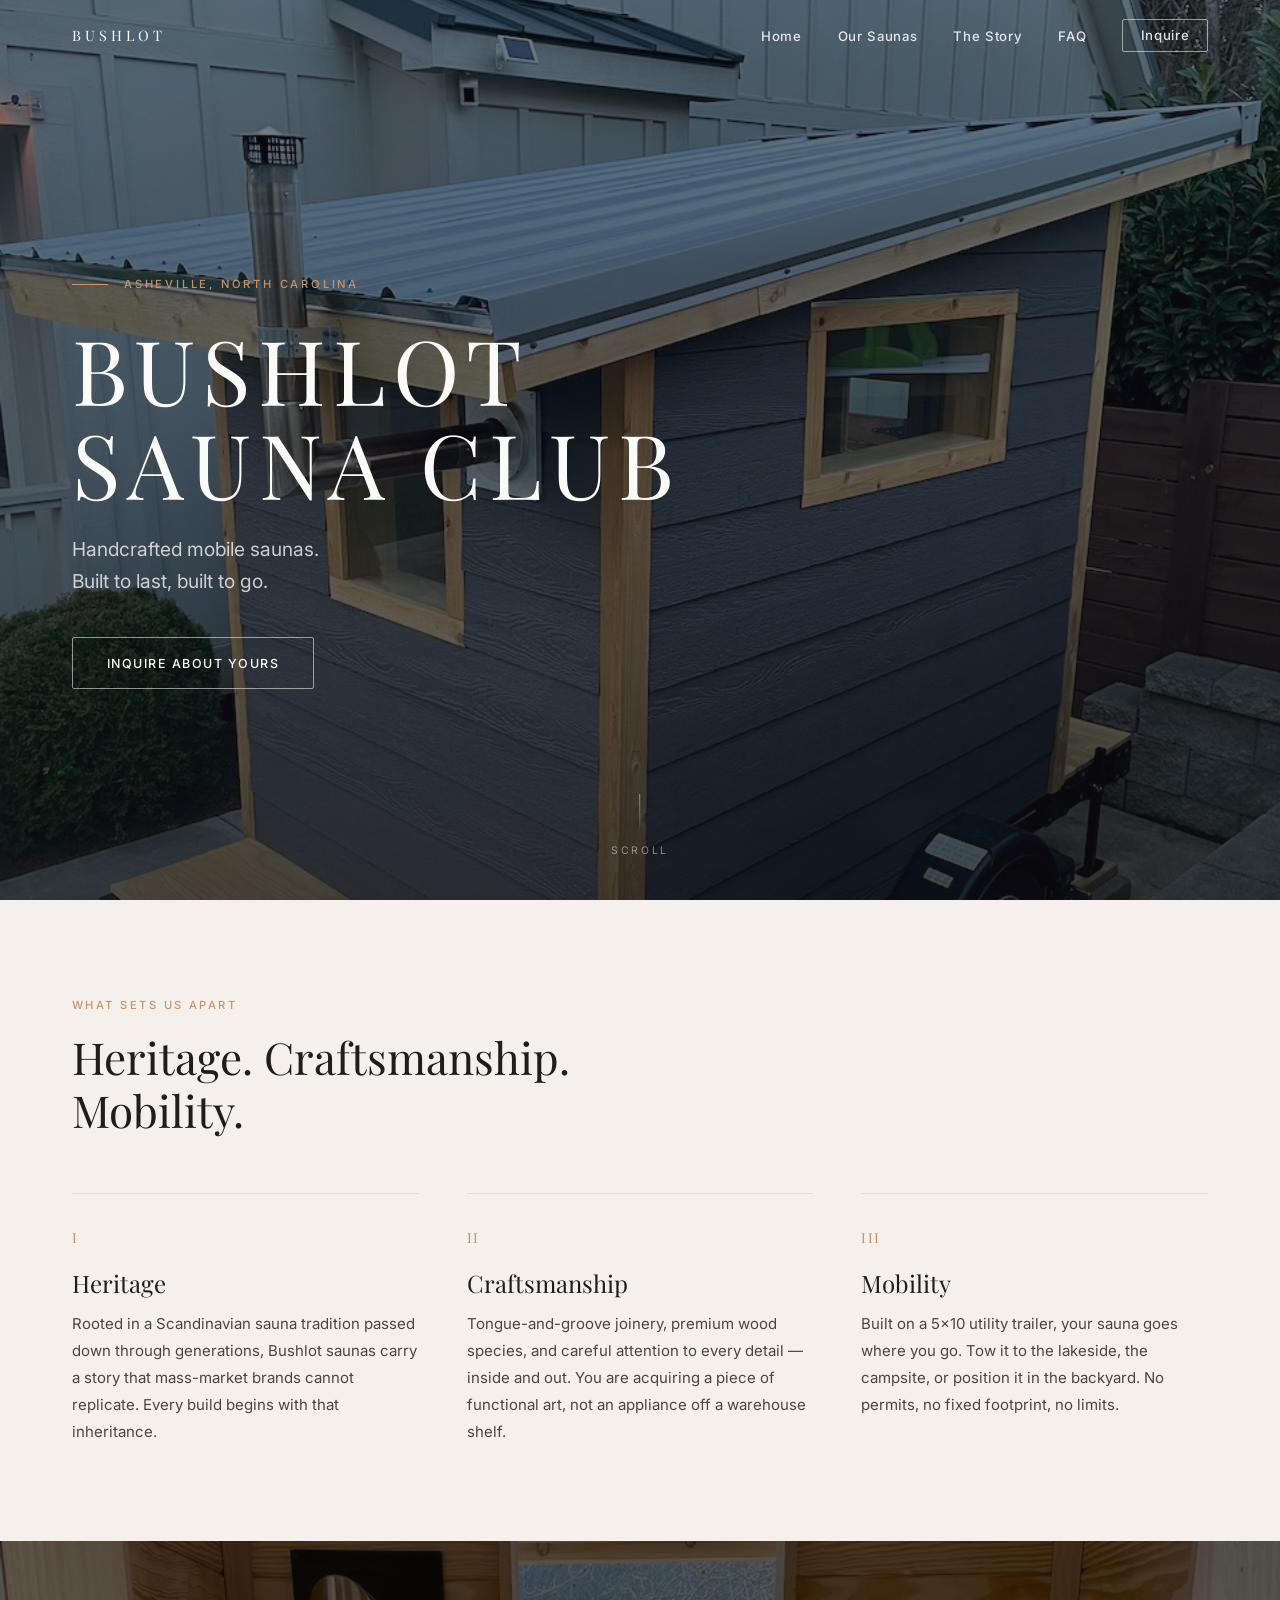
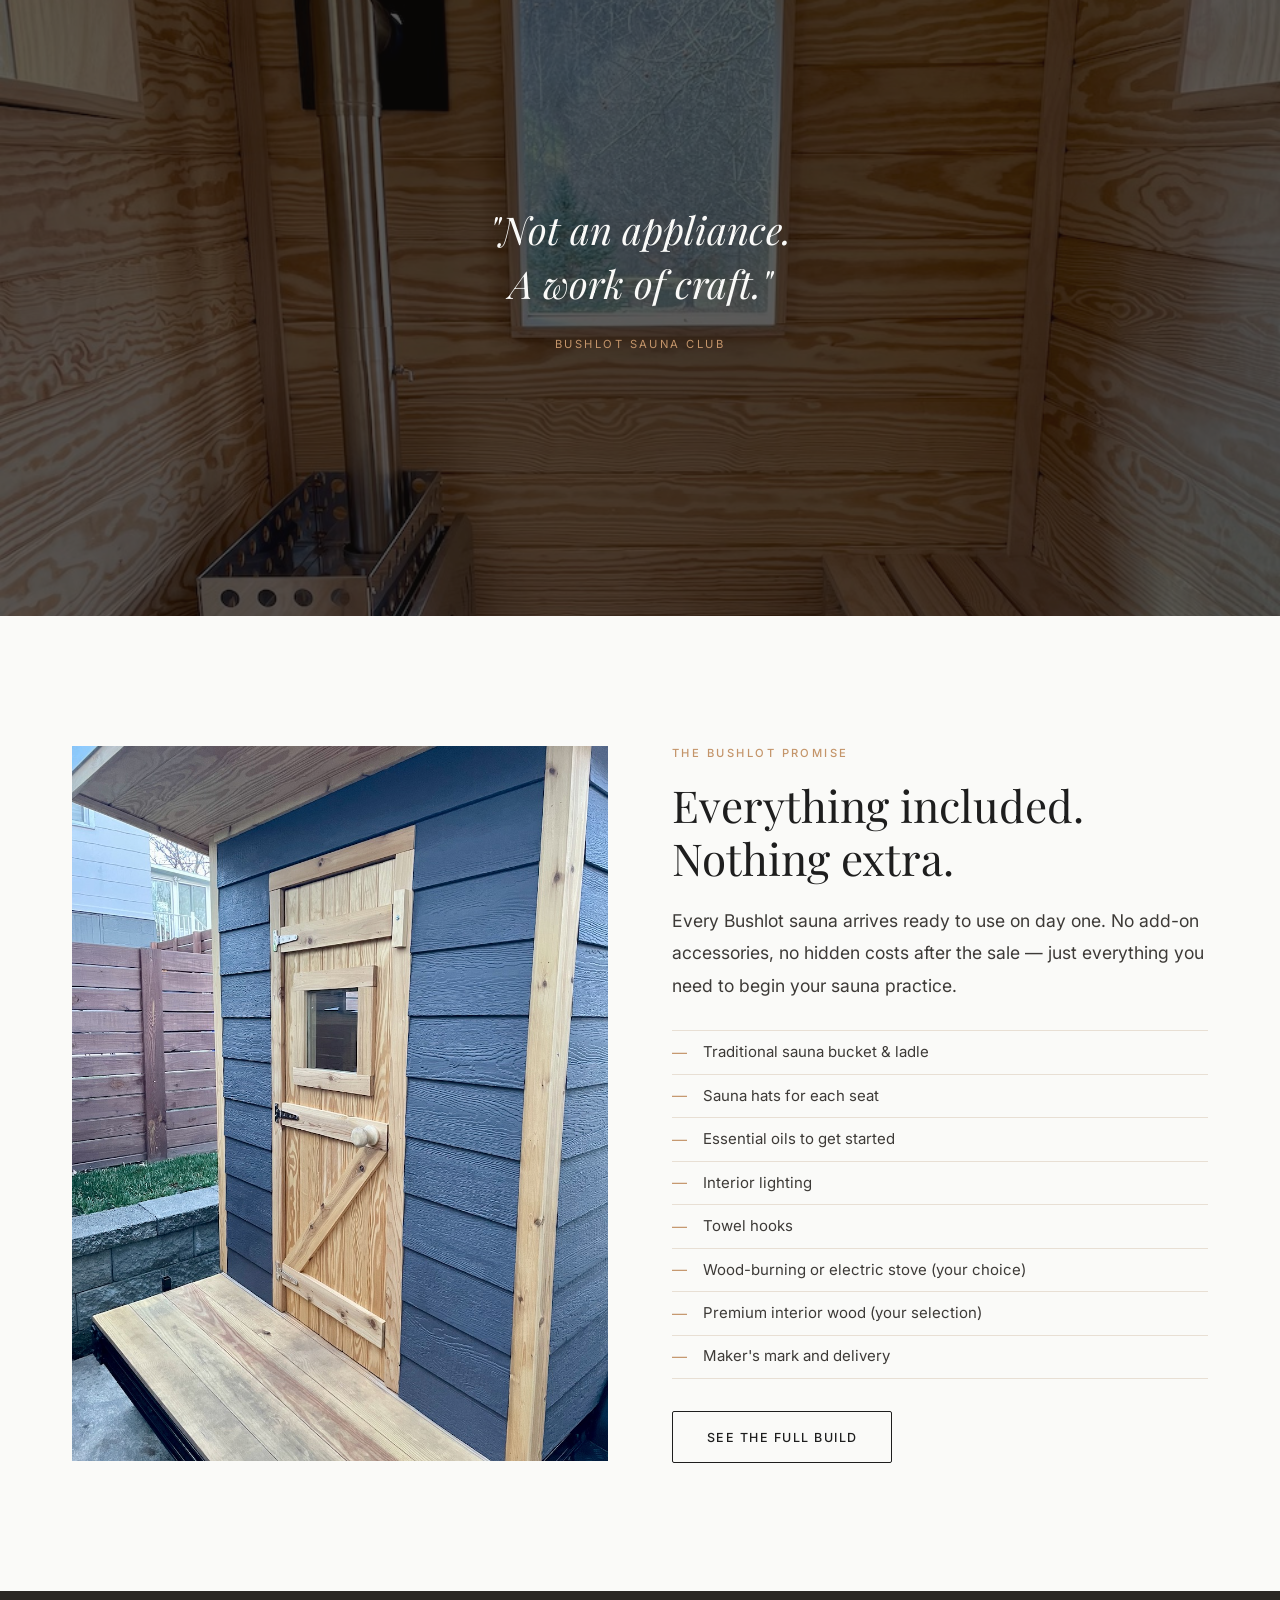
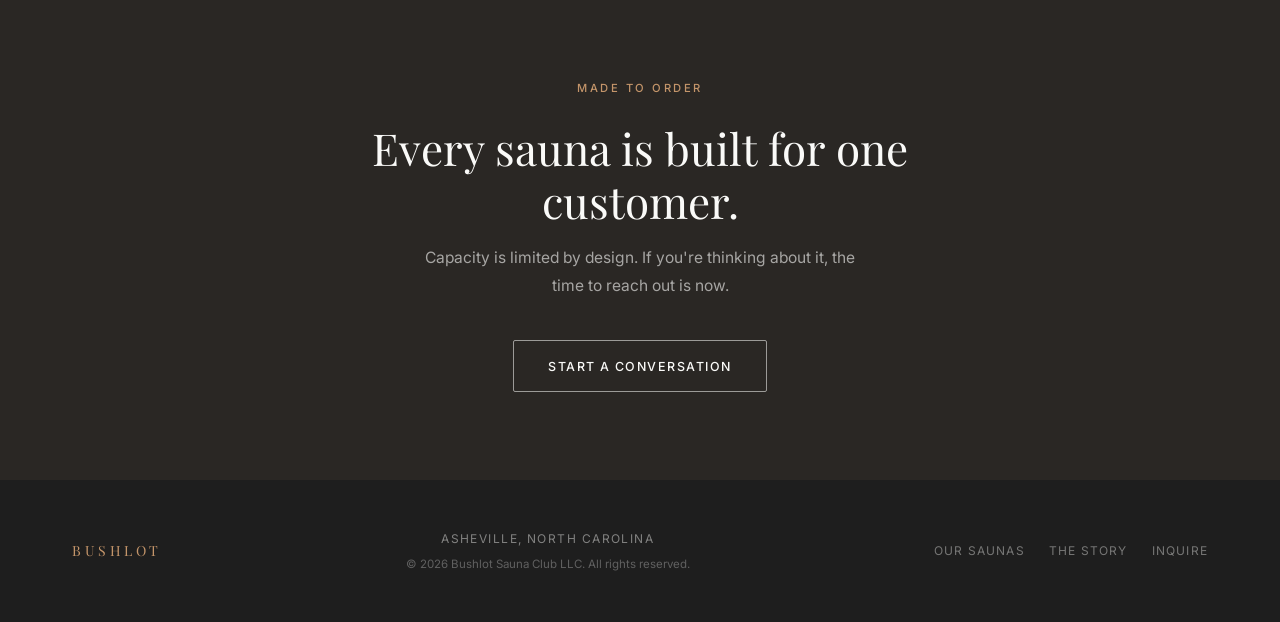
==== index.html @ a369afa7 "Initial site build" ====
<!DOCTYPE html>
<html lang="en">
<head>
  <meta charset="UTF-8" />
  <meta name="viewport" content="width=device-width, initial-scale=1.0" />

  <title>Bushlot Sauna Club — Handcrafted Mobile Saunas | Asheville, NC</title>
  <meta name="description" content="Bushlot Sauna Club crafts premium, handcrafted mobile saunas in Asheville, North Carolina. Trailer-mounted, all-inclusive, and built to last. Inquire about your custom build." />
  <meta name="keywords" content="custom sauna Asheville, mobile sauna North Carolina, handcrafted sauna, artisan sauna for sale, trailer sauna, mobile sauna NC" />

  <!-- Open Graph -->
  <meta property="og:type"        content="website" />
  <meta property="og:url"         content="https://www.bushlotsaunaclub.com/" />
  <meta property="og:site_name"   content="Bushlot Sauna Club" />
  <meta property="og:title"       content="Bushlot Sauna Club — Handcrafted Mobile Saunas" />
  <meta property="og:description" content="Premium, handcrafted mobile saunas built in Asheville, NC. Trailer-mounted, all-inclusive, and made to last." />
  <meta property="og:image"       content="https://www.bushlotsaunaclub.com/img/Exterior3.jpeg" />

  <!-- Fonts -->
  <link rel="preconnect" href="https://fonts.googleapis.com" />
  <link rel="preconnect" href="https://fonts.gstatic.com" crossorigin />
  <link href="https://fonts.googleapis.com/css2?family=Playfair+Display:ital,wght@0,400;0,600;1,400&family=Inter:wght@400;500;600&display=swap" rel="stylesheet" />

  <link rel="stylesheet" href="css/styles.css" />

  <!-- Local Business Schema -->
  <script type="application/ld+json">
  {
    "@context": "https://schema.org",
    "@type": "LocalBusiness",
    "name": "Bushlot Sauna Club",
    "description": "Handcrafted mobile saunas built in Asheville, North Carolina.",
    "url": "https://www.bushlotsaunaclub.com",
    "address": {
      "@type": "PostalAddress",
      "addressLocality": "Asheville",
      "addressRegion": "NC",
      "addressCountry": "US"
    },
    "areaServed": "Western North Carolina"
  }
  </script>
</head>

<body>

  <!-- NAVIGATION -->
  <nav class="site-nav" data-transparent="true" aria-label="Main navigation">
    <div class="nav-inner">
      <a href="index.html" class="nav-logo" aria-label="Bushlot Sauna Club — Home">Bushlot</a>
      <ul class="nav-links" role="list">
        <li><a href="index.html" aria-current="page">Home</a></li>
        <li><a href="saunas.html">Our Saunas</a></li>
        <li><a href="story.html">The Story</a></li>
        <li><a href="faq.html">FAQ</a></li>
        <li><a href="contact.html" class="nav-cta">Inquire</a></li>
      </ul>
      <button class="nav-hamburger" aria-label="Open menu" aria-expanded="false">
        <span class="hamburger-line"></span>
        <span class="hamburger-line"></span>
        <span class="hamburger-line"></span>
      </button>
    </div>
    <div class="nav-mobile" role="navigation" aria-label="Mobile menu">
      <ul role="list">
        <li><a href="index.html">Home</a></li>
        <li><a href="saunas.html">Our Saunas</a></li>
        <li><a href="story.html">The Story</a></li>
        <li><a href="faq.html">FAQ</a></li>
        <li><a href="contact.html">Inquire →</a></li>
      </ul>
    </div>
  </nav>

  <main>

    <!-- HERO -->
    <section class="hero" aria-label="Hero">
      <img
        src="img/Exterior3.jpeg"
        alt="Bushlot Sauna Club mobile sauna on trailer in Asheville, NC"
        class="hero-bg"
        loading="eager"
        fetchpriority="high"
      />
      <div class="hero-content">
        <div class="hero-eyebrow">
          <span>Asheville, North Carolina</span>
        </div>
        <h1 class="hero-wordmark">Bushlot<br>Sauna Club</h1>
        <p class="hero-tagline">Handcrafted mobile saunas.<br>Built to last, built to go.</p>
        <a href="contact.html" class="btn btn-outline-light">Inquire About Yours</a>
      </div>
      <div class="hero-scroll" aria-hidden="true">
        <div class="hero-scroll-line"></div>
        <span>Scroll</span>
      </div>
    </section>


    <!-- THREE PILLARS -->
    <section class="pillars-section" aria-labelledby="pillars-heading">
      <div class="container">
        <div class="pillars-header">
          <span class="label">What sets us apart</span>
          <h2 id="pillars-heading">Heritage. Craftsmanship. Mobility.</h2>
        </div>
        <div class="grid-3">

          <article class="pillar">
            <span class="pillar-numeral">I</span>
            <h3 class="pillar-title">Heritage</h3>
            <p class="pillar-body">Rooted in a Scandinavian sauna tradition passed down through generations, Bushlot saunas carry a story that mass-market brands cannot replicate. Every build begins with that inheritance.</p>
          </article>

          <article class="pillar">
            <span class="pillar-numeral">II</span>
            <h3 class="pillar-title">Craftsmanship</h3>
            <p class="pillar-body">Tongue-and-groove joinery, premium wood species, and careful attention to every detail — inside and out. You are acquiring a piece of functional art, not an appliance off a warehouse shelf.</p>
          </article>

          <article class="pillar">
            <span class="pillar-numeral">III</span>
            <h3 class="pillar-title">Mobility</h3>
            <p class="pillar-body">Built on a 5×10 utility trailer, your sauna goes where you go. Tow it to the lakeside, the campsite, or position it in the backyard. No permits, no fixed footprint, no limits.</p>
          </article>

        </div>
      </div>
    </section>


    <!-- INTERIOR PHOTO QUOTE -->
    <section class="photo-quote" aria-label="Interior view">
      <img
        src="img/Interior.jpeg"
        alt="Warm pine interior of a Bushlot Sauna Club mobile sauna with wood-burning stove"
        class="photo-quote-bg"
        loading="lazy"
      />
      <div class="photo-quote-content">
        <blockquote>
          "Not an appliance.<br>A work of craft."
        </blockquote>
        <p class="quote-source">Bushlot Sauna Club</p>
      </div>
    </section>


    <!-- SPLIT — ALL-INCLUSIVE -->
    <section class="split-section" aria-labelledby="allinclusive-heading">
      <div class="container">
        <div class="grid-2">

          <div class="split-image-wrap">
            <img
              src="img/Exterior2.jpeg"
              alt="Handcrafted cedar door detail on a Bushlot Sauna Club mobile sauna"
              loading="lazy"
            />
          </div>

          <div class="split-content">
            <span class="label">The Bushlot Promise</span>
            <h2 id="allinclusive-heading">Everything included.<br>Nothing extra.</h2>
            <p class="lead">Every Bushlot sauna arrives ready to use on day one. No add-on accessories, no hidden costs after the sale — just everything you need to begin your sauna practice.</p>
            <ul class="included-list" aria-label="What's included">
              <li>Traditional sauna bucket &amp; ladle</li>
              <li>Sauna hats for each seat</li>
              <li>Essential oils to get started</li>
              <li>Interior lighting</li>
              <li>Towel hooks</li>
              <li>Wood-burning or electric stove (your choice)</li>
              <li>Premium interior wood (your selection)</li>
              <li>Maker's mark and delivery</li>
            </ul>
            <a href="saunas.html" class="btn btn-outline-dark">See the Full Build</a>
          </div>

        </div>
      </div>
    </section>


    <!-- BOTTOM CTA -->
    <section class="cta-section" aria-labelledby="cta-heading">
      <div class="container">
        <span class="label">Made to order</span>
        <h2 id="cta-heading">Every sauna is built for one customer.</h2>
        <p>Capacity is limited by design. If you're thinking about it, the time to reach out is now.</p>
        <a href="contact.html" class="btn btn-outline-light">Start a Conversation</a>
      </div>
    </section>

  </main>


  <!-- FOOTER -->
  <footer class="site-footer" aria-label="Site footer">
    <div class="container">
      <div class="footer-inner">
        <span class="footer-logo">Bushlot</span>
        <div class="footer-meta">
          <p class="footer-location">Asheville, North Carolina</p>
          <p class="footer-copy">&copy; 2026 Bushlot Sauna Club LLC. All rights reserved.</p>
        </div>
        <nav class="footer-links" aria-label="Footer navigation">
          <a href="saunas.html">Our Saunas</a>
          <a href="story.html">The Story</a>
          <a href="contact.html">Inquire</a>
        </nav>
      </div>
    </div>
  </footer>

  <script src="js/main.js"></script>
</body>
</html>
---- css/styles.css ----
/* =============================================
   BUSHLOT SAUNA CLUB — Stylesheet
   Handcrafted Mobile Saunas | Asheville, NC
   ============================================= */


/* 1. RESET & BASE
   --------------------------------------------- */
*, *::before, *::after {
  box-sizing: border-box;
  margin: 0;
  padding: 0;
}

html {
  font-size: 16px;
  scroll-behavior: smooth;
}

body {
  font-family: 'Inter', system-ui, -apple-system, sans-serif;
  background-color: #F5F0EB;
  color: #1E1E1E;
  line-height: 1.7;
  -webkit-font-smoothing: antialiased;
  -moz-osx-font-smoothing: grayscale;
}

img {
  display: block;
  max-width: 100%;
}

a {
  color: inherit;
  text-decoration: none;
}

ul, ol {
  list-style: none;
}

button {
  font-family: inherit;
}


/* 2. DESIGN TOKENS
   --------------------------------------------- */
:root {
  --charcoal:     #1E1E1E;
  --charcoal-soft: #2A2724;
  --amber:        #8B4A2A;
  --amber-light:  #A35A35;
  --cream:        #F5F0EB;
  --cream-dark:   #E8DFD4;
  --cedar:        #C4956A;
  --forest:       #3D4E3A;
  --warm-white:   #FAFAF8;

  --font-display: 'Playfair Display', Georgia, 'Times New Roman', serif;
  --font-body:    'Inter', system-ui, sans-serif;

  --spacing-section: 6rem;
  --max-width:       1200px;
  --max-width-text:  720px;
  --transition:      0.22s ease;
}


/* 3. TYPOGRAPHY
   --------------------------------------------- */
h1, h2, h3, h4 {
  font-family: var(--font-display);
  line-height: 1.2;
  font-weight: 400;
}

h1 { font-size: clamp(2.4rem, 5.5vw, 4.75rem); }
h2 { font-size: clamp(1.85rem, 3.5vw, 2.75rem); }
h3 { font-size: clamp(1.2rem, 2vw, 1.6rem); }
h4 { font-size: 1.125rem; }

p {
  line-height: 1.8;
}

.label {
  font-size: 0.7rem;
  letter-spacing: 0.22em;
  text-transform: uppercase;
  font-family: var(--font-body);
  font-weight: 500;
  color: var(--cedar);
}

.lead {
  font-size: 1.1rem;
  line-height: 1.85;
  color: #3d3a37;
}

blockquote {
  font-family: var(--font-display);
  font-style: italic;
  line-height: 1.45;
  color: var(--warm-white);
}


/* 4. LAYOUT
   --------------------------------------------- */
.container {
  width: 100%;
  max-width: var(--max-width);
  margin: 0 auto;
  padding: 0 2rem;
}

.container--narrow {
  max-width: var(--max-width-text);
}

section {
  padding: var(--spacing-section) 0;
}

.section--dark {
  background-color: var(--charcoal-soft);
  color: var(--cream);
}

.section--warm {
  background-color: var(--warm-white);
}

.section--cream {
  background-color: var(--cream);
}

.grid-2 {
  display: grid;
  grid-template-columns: 1fr 1fr;
  gap: 4rem;
  align-items: center;
}

.grid-3 {
  display: grid;
  grid-template-columns: repeat(3, 1fr);
  gap: 3rem;
}


/* 5. NAVIGATION
   --------------------------------------------- */
.site-nav {
  position: fixed;
  top: 0;
  left: 0;
  right: 0;
  z-index: 200;
  transition: background-color 0.3s ease, border-color 0.3s ease;
  border-bottom: 1px solid transparent;
}

/* Transparent over hero — default on homepage */
.site-nav .nav-logo         { color: var(--warm-white); transition: color var(--transition); }
.site-nav .nav-links a      { color: rgba(250,250,248,0.88); transition: color var(--transition); }
.site-nav .nav-links a:hover { color: var(--cedar); }
.site-nav .nav-cta          { border-color: rgba(250,250,248,0.55); }
.site-nav .nav-cta:hover    { background-color: var(--warm-white); color: var(--charcoal); }
.site-nav .hamburger-line   { background-color: var(--warm-white); }

/* Solid state — on scroll or inner pages */
.site-nav.nav-solid {
  background-color: var(--cream);
  border-bottom-color: var(--cream-dark);
}
.site-nav.nav-solid .nav-logo        { color: var(--charcoal); }
.site-nav.nav-solid .nav-links a     { color: var(--charcoal); }
.site-nav.nav-solid .nav-links a:hover { color: var(--amber); }
.site-nav.nav-solid .nav-cta         { border-color: var(--charcoal); color: var(--charcoal); }
.site-nav.nav-solid .nav-cta:hover   { background-color: var(--charcoal); color: var(--warm-white); }
.site-nav.nav-solid .hamburger-line  { background-color: var(--charcoal); }

.nav-inner {
  display: flex;
  align-items: center;
  justify-content: space-between;
  padding: 1.35rem 2rem;
  max-width: var(--max-width);
  margin: 0 auto;
}

.nav-logo {
  font-family: var(--font-display);
  font-size: 0.9rem;
  letter-spacing: 0.28em;
  text-transform: uppercase;
  font-weight: 400;
  flex-shrink: 0;
}

.nav-links {
  display: flex;
  align-items: center;
  gap: 2.25rem;
}

.nav-links a {
  font-size: 0.825rem;
  letter-spacing: 0.05em;
  font-weight: 500;
}

.nav-cta {
  padding: 0.45rem 1.1rem;
  border: 1px solid;
  border-radius: 2px;
  transition: background-color var(--transition), color var(--transition), border-color var(--transition) !important;
}

/* Hamburger button */
.nav-hamburger {
  display: none;
  flex-direction: column;
  gap: 5px;
  background: none;
  border: none;
  cursor: pointer;
  padding: 4px;
}

.hamburger-line {
  display: block;
  width: 22px;
  height: 1.5px;
  transition: transform var(--transition), opacity var(--transition);
}

/* Mobile menu */
.nav-mobile {
  display: none;
  background-color: var(--cream);
  border-top: 1px solid var(--cream-dark);
  padding: 1rem 2rem 2rem;
}

.nav-mobile.open {
  display: block;
}

.nav-mobile ul {
  display: flex;
  flex-direction: column;
}

.nav-mobile li a {
  display: block;
  padding: 0.9rem 0;
  font-size: 1rem;
  font-weight: 500;
  color: var(--charcoal);
  border-bottom: 1px solid var(--cream-dark);
  letter-spacing: 0.02em;
}

.nav-mobile li:last-child a {
  border-bottom: none;
  color: var(--amber);
}


/* 6. HERO (Homepage)
   --------------------------------------------- */
.hero {
  position: relative;
  min-height: 100vh;
  display: flex;
  align-items: center;
  overflow: hidden;
}

.hero-bg {
  position: absolute;
  inset: 0;
  width: 100%;
  height: 100%;
  object-fit: cover;
  object-position: center 35%;
}

.hero::after {
  content: '';
  position: absolute;
  inset: 0;
  background: linear-gradient(
    to bottom,
    rgba(14, 12, 10, 0.48) 0%,
    rgba(14, 12, 10, 0.60) 60%,
    rgba(14, 12, 10, 0.72) 100%
  );
}

.hero-content {
  position: relative;
  z-index: 1;
  width: 100%;
  max-width: var(--max-width);
  margin: 0 auto;
  padding: 8rem 2rem 4rem;
}

.hero-eyebrow {
  display: flex;
  align-items: center;
  gap: 1rem;
  margin-bottom: 1.75rem;
}

.hero-eyebrow::before {
  content: '';
  display: block;
  width: 36px;
  height: 1px;
  background-color: var(--cedar);
  flex-shrink: 0;
}

.hero-eyebrow span {
  font-size: 0.7rem;
  letter-spacing: 0.25em;
  text-transform: uppercase;
  color: var(--cedar);
  font-family: var(--font-body);
  font-weight: 500;
}

.hero-wordmark {
  font-family: var(--font-display);
  font-size: clamp(2.6rem, 7vw, 6.5rem);
  font-weight: 400;
  letter-spacing: 0.08em;
  text-transform: uppercase;
  color: var(--warm-white);
  line-height: 1.05;
  margin-bottom: 1.5rem;
}

.hero-tagline {
  font-size: clamp(1rem, 1.8vw, 1.2rem);
  color: rgba(250, 250, 248, 0.78);
  font-weight: 400;
  margin-bottom: 2.5rem;
  max-width: 440px;
  line-height: 1.65;
}

.hero-scroll {
  position: absolute;
  bottom: 2.5rem;
  left: 50%;
  transform: translateX(-50%);
  z-index: 1;
  display: flex;
  flex-direction: column;
  align-items: center;
  gap: 0.5rem;
}

.hero-scroll span {
  font-size: 0.65rem;
  letter-spacing: 0.25em;
  text-transform: uppercase;
  color: rgba(250,250,248,0.5);
}

.hero-scroll-line {
  width: 1px;
  height: 40px;
  background: linear-gradient(to bottom, rgba(250,250,248,0.5), transparent);
}


/* 7. PAGE HEADER (inner pages)
   --------------------------------------------- */
.page-header {
  background-color: var(--charcoal-soft);
  padding: 9rem 0 4.5rem;
  color: var(--cream);
}

.page-header .label {
  display: block;
  color: var(--cedar);
  margin-bottom: 1rem;
}

.page-header h1 {
  color: var(--warm-white);
  max-width: 600px;
}

.page-header p {
  margin-top: 1.25rem;
  color: rgba(250, 250, 248, 0.65);
  max-width: 520px;
  font-size: 1.05rem;
}


/* 8. BUTTONS
   --------------------------------------------- */
.btn {
  display: inline-block;
  padding: 0.9rem 2.1rem;
  font-size: 0.78rem;
  font-weight: 500;
  letter-spacing: 0.12em;
  text-transform: uppercase;
  border: 1px solid transparent;
  cursor: pointer;
  transition: background-color var(--transition), color var(--transition), border-color var(--transition);
  font-family: var(--font-body);
  border-radius: 2px;
  text-align: center;
  white-space: nowrap;
}

.btn-primary {
  background-color: var(--amber);
  color: var(--warm-white);
  border-color: var(--amber);
}

.btn-primary:hover {
  background-color: var(--amber-light);
  border-color: var(--amber-light);
}

.btn-outline-light {
  background-color: transparent;
  color: var(--warm-white);
  border-color: rgba(250, 250, 248, 0.55);
}

.btn-outline-light:hover {
  background-color: var(--warm-white);
  color: var(--charcoal);
  border-color: var(--warm-white);
}

.btn-outline-dark {
  background-color: transparent;
  color: var(--charcoal);
  border-color: var(--charcoal);
}

.btn-outline-dark:hover {
  background-color: var(--charcoal);
  color: var(--warm-white);
}


/* 9. THREE PILLARS SECTION
   --------------------------------------------- */
.pillars-section {
  background-color: var(--cream);
}

.pillars-header {
  margin-bottom: 3.5rem;
  max-width: 540px;
}

.pillars-header .label {
  display: block;
  margin-bottom: 1rem;
}

.pillar {
  padding-top: 2rem;
  border-top: 1px solid var(--cream-dark);
}

.pillar-numeral {
  display: block;
  font-family: var(--font-display);
  font-size: 0.875rem;
  color: var(--cedar);
  letter-spacing: 0.1em;
  margin-bottom: 1.25rem;
}

.pillar-title {
  font-family: var(--font-display);
  font-size: 1.5rem;
  font-weight: 400;
  color: var(--charcoal);
  margin-bottom: 0.75rem;
}

.pillar-body {
  font-size: 0.9375rem;
  color: #4a4540;
  line-height: 1.8;
  max-width: 100%;
}


/* 10. PHOTO QUOTE SECTION
   --------------------------------------------- */
.photo-quote {
  position: relative;
  min-height: 75vh;
  display: flex;
  align-items: center;
  justify-content: center;
  overflow: hidden;
}

.photo-quote-bg {
  position: absolute;
  inset: 0;
  width: 100%;
  height: 100%;
  object-fit: cover;
  object-position: center 25%;
}

.photo-quote::after {
  content: '';
  position: absolute;
  inset: 0;
  background: rgba(12, 10, 8, 0.65);
}

.photo-quote-content {
  position: relative;
  z-index: 1;
  text-align: center;
  padding: 4rem 2rem;
  max-width: 680px;
}

.photo-quote-content blockquote {
  font-size: clamp(1.5rem, 3vw, 2.4rem);
  margin-bottom: 1.5rem;
  line-height: 1.4;
}

.quote-source {
  font-size: 0.7rem;
  letter-spacing: 0.22em;
  text-transform: uppercase;
  color: var(--cedar);
  font-style: normal;
}


/* 11. SPLIT SECTION (all-inclusive)
   --------------------------------------------- */
.split-section {
  background-color: var(--warm-white);
}

.split-image-wrap {
  position: relative;
  overflow: hidden;
}

.split-image-wrap img {
  width: 100%;
  height: 100%;
  object-fit: cover;
  object-position: center;
  min-height: 520px;
}

.split-content {
  padding: 2rem 0;
}

.split-content .label {
  display: block;
  margin-bottom: 1rem;
}

.split-content h2 {
  margin-bottom: 1.25rem;
}

.split-content .lead {
  margin-bottom: 1.5rem;
}

.included-list {
  margin: 1.75rem 0 2rem;
}

.included-list li {
  display: flex;
  align-items: flex-start;
  gap: 1rem;
  padding: 0.6rem 0;
  font-size: 0.9375rem;
  color: #3d3a37;
  border-bottom: 1px solid var(--cream-dark);
  line-height: 1.5;
}

.included-list li:first-child {
  border-top: 1px solid var(--cream-dark);
}

.included-list li::before {
  content: '—';
  color: var(--cedar);
  flex-shrink: 0;
  padding-top: 0.05rem;
}


/* 12. BOTTOM CTA SECTION
   --------------------------------------------- */
.cta-section {
  background-color: var(--charcoal-soft);
  text-align: center;
  padding: 5.5rem 0;
}

.cta-section .label {
  display: block;
  margin-bottom: 1.5rem;
  color: var(--cedar);
}

.cta-section h2 {
  color: var(--warm-white);
  margin-bottom: 1rem;
  max-width: 560px;
  margin-left: auto;
  margin-right: auto;
}

.cta-section p {
  color: rgba(250, 250, 248, 0.6);
  margin: 0 auto 2.5rem;
  max-width: 440px;
  font-size: 0.975rem;
}


/* 13. FOOTER
   --------------------------------------------- */
.site-footer {
  background-color: var(--charcoal);
  padding: 3rem 0;
}

.footer-inner {
  display: flex;
  justify-content: space-between;
  align-items: center;
  flex-wrap: wrap;
  gap: 1.5rem;
}

.footer-logo {
  font-family: var(--font-display);
  font-size: 0.875rem;
  letter-spacing: 0.25em;
  text-transform: uppercase;
  color: var(--cedar);
}

.footer-meta {
  text-align: center;
  flex: 1;
}

.footer-location {
  font-size: 0.75rem;
  letter-spacing: 0.12em;
  text-transform: uppercase;
  color: rgba(250, 250, 248, 0.45);
}

.footer-copy {
  font-size: 0.72rem;
  color: rgba(250, 250, 248, 0.3);
  margin-top: 0.25rem;
}

.footer-links {
  display: flex;
  gap: 1.5rem;
  align-items: center;
}

.footer-links a {
  font-size: 0.75rem;
  letter-spacing: 0.1em;
  text-transform: uppercase;
  color: rgba(250, 250, 248, 0.4);
  transition: color var(--transition);
}

.footer-links a:hover {
  color: var(--cedar);
}


/* 14. SAUNAS PAGE
   --------------------------------------------- */
.specs-row {
  display: grid;
  grid-template-columns: repeat(3, 1fr);
  border: 1px solid var(--cream-dark);
  margin: 3rem 0;
}

.spec-item {
  padding: 2.25rem 1.5rem;
  text-align: center;
  border-right: 1px solid var(--cream-dark);
}

.spec-item:last-child {
  border-right: none;
}

.spec-value {
  display: block;
  font-family: var(--font-display);
  font-size: 2.25rem;
  color: var(--amber);
  line-height: 1;
  margin-bottom: 0.5rem;
}

.spec-label {
  font-size: 0.72rem;
  letter-spacing: 0.18em;
  text-transform: uppercase;
  color: #6b6460;
}

.customization-grid {
  display: grid;
  grid-template-columns: repeat(3, 1fr);
  gap: 1.5rem;
  margin: 2.5rem 0;
}

.custom-card {
  background-color: var(--cream);
  padding: 2rem;
  border: 1px solid var(--cream-dark);
}

.custom-card-num {
  display: block;
  font-family: var(--font-display);
  font-size: 0.8rem;
  color: var(--cedar);
  letter-spacing: 0.12em;
  margin-bottom: 1rem;
}

.custom-card h3 {
  font-size: 1.2rem;
  margin-bottom: 0.75rem;
  color: var(--charcoal);
}

.custom-card p {
  font-size: 0.9rem;
  color: #4a4540;
  line-height: 1.75;
}

.gallery-grid {
  display: grid;
  grid-template-columns: repeat(2, 1fr);
  gap: 0.875rem;
  margin: 2.5rem 0;
}

.gallery-grid img {
  width: 100%;
  aspect-ratio: 4/3;
  object-fit: cover;
  object-position: center;
}

.gallery-grid img:first-child {
  aspect-ratio: 16/9;
  grid-column: 1 / -1;
}

.what-included {
  background-color: var(--warm-white);
}

.included-two-col {
  display: grid;
  grid-template-columns: 1fr 1fr;
  gap: 1rem 4rem;
  margin: 2rem 0 2.5rem;
}

.included-item {
  display: flex;
  gap: 0.875rem;
  align-items: flex-start;
  padding: 0.625rem 0;
  border-bottom: 1px solid var(--cream-dark);
  font-size: 0.9375rem;
  color: #3d3a37;
  line-height: 1.5;
}

.included-item::before {
  content: '—';
  color: var(--cedar);
  flex-shrink: 0;
}

.pricing-section {
  background-color: var(--charcoal-soft);
  text-align: center;
  padding: 5rem 0;
}

.pricing-section h2 {
  color: var(--warm-white);
  margin-bottom: 1rem;
}

.pricing-note {
  color: rgba(250, 250, 248, 0.6);
  max-width: 500px;
  margin: 0 auto 2.5rem;
  font-size: 0.975rem;
}


/* 15. STORY PAGE
   --------------------------------------------- */
.story-body {
  background-color: var(--cream);
}

.story-body h2 {
  margin-bottom: 1.25rem;
  color: var(--charcoal);
}

.story-body p {
  color: #3d3a37;
  margin-bottom: 1.4rem;
  max-width: 65ch;
}

.story-body p:last-child {
  margin-bottom: 0;
}

.story-photo {
  position: relative;
  overflow: hidden;
}

.story-photo img {
  width: 100%;
  max-height: 600px;
  object-fit: cover;
  object-position: center 30%;
}

.story-mission {
  background-color: var(--charcoal-soft);
  padding: 6rem 0;
  text-align: center;
}

.story-mission blockquote {
  font-size: clamp(1.2rem, 2.5vw, 1.7rem);
  max-width: 680px;
  margin: 0 auto;
  line-height: 1.6;
  color: rgba(250, 250, 248, 0.88);
}

.story-mission .quote-source {
  display: block;
  margin-top: 2rem;
}

.story-divider {
  border: none;
  border-top: 1px solid var(--cream-dark);
  margin: 3.5rem 0;
}


/* 16. FAQ PAGE
   --------------------------------------------- */
.faq-section {
  background-color: var(--cream);
}

.faq-list {
  max-width: 760px;
  margin: 0 auto;
}

.faq-item {
  border-bottom: 1px solid var(--cream-dark);
}

.faq-question {
  width: 100%;
  display: flex;
  justify-content: space-between;
  align-items: center;
  gap: 1.5rem;
  padding: 1.5rem 0;
  background: none;
  border: none;
  cursor: pointer;
  text-align: left;
  font-family: var(--font-display);
  font-size: 1.1rem;
  color: var(--charcoal);
  line-height: 1.3;
  transition: color var(--transition);
}

.faq-question:hover {
  color: var(--amber);
}

.faq-icon {
  flex-shrink: 0;
  width: 20px;
  height: 20px;
  position: relative;
  color: var(--cedar);
}

.faq-icon::before,
.faq-icon::after {
  content: '';
  position: absolute;
  top: 50%;
  left: 0;
  width: 100%;
  height: 1px;
  background-color: currentColor;
  transition: transform 0.25s ease, opacity 0.25s ease;
}

.faq-icon::after {
  transform: rotate(90deg);
}

.faq-item.open .faq-icon::after {
  transform: rotate(0deg);
  opacity: 0;
}

.faq-answer {
  max-height: 0;
  overflow: hidden;
  transition: max-height 0.35s ease;
}

.faq-item.open .faq-answer {
  max-height: 600px;
}

.faq-answer-inner {
  padding-bottom: 1.75rem;
}

.faq-answer-inner p {
  color: #4a4540;
  font-size: 0.975rem;
  line-height: 1.85;
  max-width: 65ch;
}

.faq-answer-inner p + p {
  margin-top: 0.875rem;
}


/* 17. CONTACT PAGE
   --------------------------------------------- */
.contact-section {
  background-color: var(--cream);
}

.contact-layout {
  display: grid;
  grid-template-columns: 1fr 1.6fr;
  gap: 6rem;
  align-items: start;
}

.contact-info .label {
  display: block;
  margin-bottom: 1rem;
}

.contact-info h2 {
  margin-bottom: 1.25rem;
}

.contact-info .lead {
  margin-bottom: 2.5rem;
}

.contact-detail {
  padding: 1.1rem 0;
  border-bottom: 1px solid var(--cream-dark);
  display: flex;
  gap: 1.25rem;
  align-items: flex-start;
}

.contact-detail:first-of-type {
  border-top: 1px solid var(--cream-dark);
}

.contact-detail-label {
  font-size: 0.7rem;
  letter-spacing: 0.18em;
  text-transform: uppercase;
  color: var(--cedar);
  min-width: 70px;
  padding-top: 0.1rem;
  flex-shrink: 0;
}

.contact-detail-value {
  font-size: 0.9375rem;
  color: var(--charcoal);
  line-height: 1.5;
}

/* Form */
.form-group {
  margin-bottom: 1.5rem;
}

.form-label {
  display: block;
  font-size: 0.72rem;
  letter-spacing: 0.14em;
  text-transform: uppercase;
  font-weight: 500;
  color: #7a7168;
  margin-bottom: 0.5rem;
}

.form-input,
.form-textarea,
.form-select {
  width: 100%;
  padding: 0.875rem 1rem;
  border: 1px solid #d8cfc5;
  background-color: var(--warm-white);
  font-family: var(--font-body);
  font-size: 0.9375rem;
  color: var(--charcoal);
  border-radius: 2px;
  transition: border-color var(--transition);
  outline: none;
  -webkit-appearance: none;
}

.form-input:focus,
.form-textarea:focus,
.form-select:focus {
  border-color: var(--amber);
  background-color: #fff;
}

.form-textarea {
  resize: vertical;
  min-height: 150px;
}

.form-select {
  background-image: url("data:image/svg+xml,%3Csvg xmlns='http://www.w3.org/2000/svg' width='12' height='7' viewBox='0 0 12 7'%3E%3Cpath d='M1 1l5 5 5-5' stroke='%23C4956A' stroke-width='1.5' fill='none' stroke-linecap='round'/%3E%3C/svg%3E");
  background-repeat: no-repeat;
  background-position: right 1rem center;
  padding-right: 2.5rem;
  cursor: pointer;
}

.form-submit {
  width: 100%;
  padding: 1rem 2rem;
  font-size: 0.8rem;
}

.form-success {
  display: none;
  padding: 2rem;
  background-color: var(--warm-white);
  border: 1px solid var(--cedar);
  text-align: center;
}

.form-success.visible {
  display: block;
}

.form-success h3 {
  color: var(--charcoal);
  margin-bottom: 0.5rem;
  font-size: 1.25rem;
}

.form-success p {
  color: #4a4540;
  font-size: 0.9375rem;
  max-width: 100%;
}


/* 18. UTILITIES
   --------------------------------------------- */
.sr-only {
  position: absolute;
  width: 1px;
  height: 1px;
  overflow: hidden;
  clip: rect(0,0,0,0);
  white-space: nowrap;
}

.text-center { text-align: center; }
.mt-sm  { margin-top: 1rem; }
.mt-md  { margin-top: 1.75rem; }
.mt-lg  { margin-top: 2.5rem; }
.mb-sm  { margin-bottom: 1rem; }
.mb-md  { margin-bottom: 1.75rem; }
.mb-lg  { margin-bottom: 2.5rem; }

.cedar-rule {
  border: none;
  border-top: 1px solid var(--cedar);
  opacity: 0.25;
  margin: 3rem 0;
}


/* 19. RESPONSIVE
   --------------------------------------------- */
@media (max-width: 960px) {
  :root {
    --spacing-section: 4rem;
  }

  .grid-2 {
    grid-template-columns: 1fr;
    gap: 2.5rem;
  }

  .grid-3 {
    grid-template-columns: 1fr;
    gap: 2rem;
  }

  .specs-row {
    grid-template-columns: 1fr;
  }

  .spec-item {
    border-right: none;
    border-bottom: 1px solid var(--cream-dark);
  }

  .spec-item:last-child {
    border-bottom: none;
  }

  .customization-grid {
    grid-template-columns: 1fr;
  }

  .contact-layout {
    grid-template-columns: 1fr;
    gap: 3rem;
  }

  .included-two-col {
    grid-template-columns: 1fr;
  }

  .gallery-grid img:first-child {
    aspect-ratio: 4/3;
  }
}

@media (max-width: 768px) {
  .nav-links {
    display: none;
  }

  .nav-hamburger {
    display: flex;
  }

  .gallery-grid {
    grid-template-columns: 1fr;
  }

  .footer-inner {
    flex-direction: column;
    text-align: center;
  }

  .footer-meta {
    order: -1;
  }
}

@media (max-width: 480px) {
  .container {
    padding: 0 1.25rem;
  }

  .nav-inner {
    padding: 1.1rem 1.25rem;
  }

  .hero-content {
    padding-left: 1.25rem;
    padding-right: 1.25rem;
  }

  .page-header {
    padding: 8rem 0 3.5rem;
  }
}
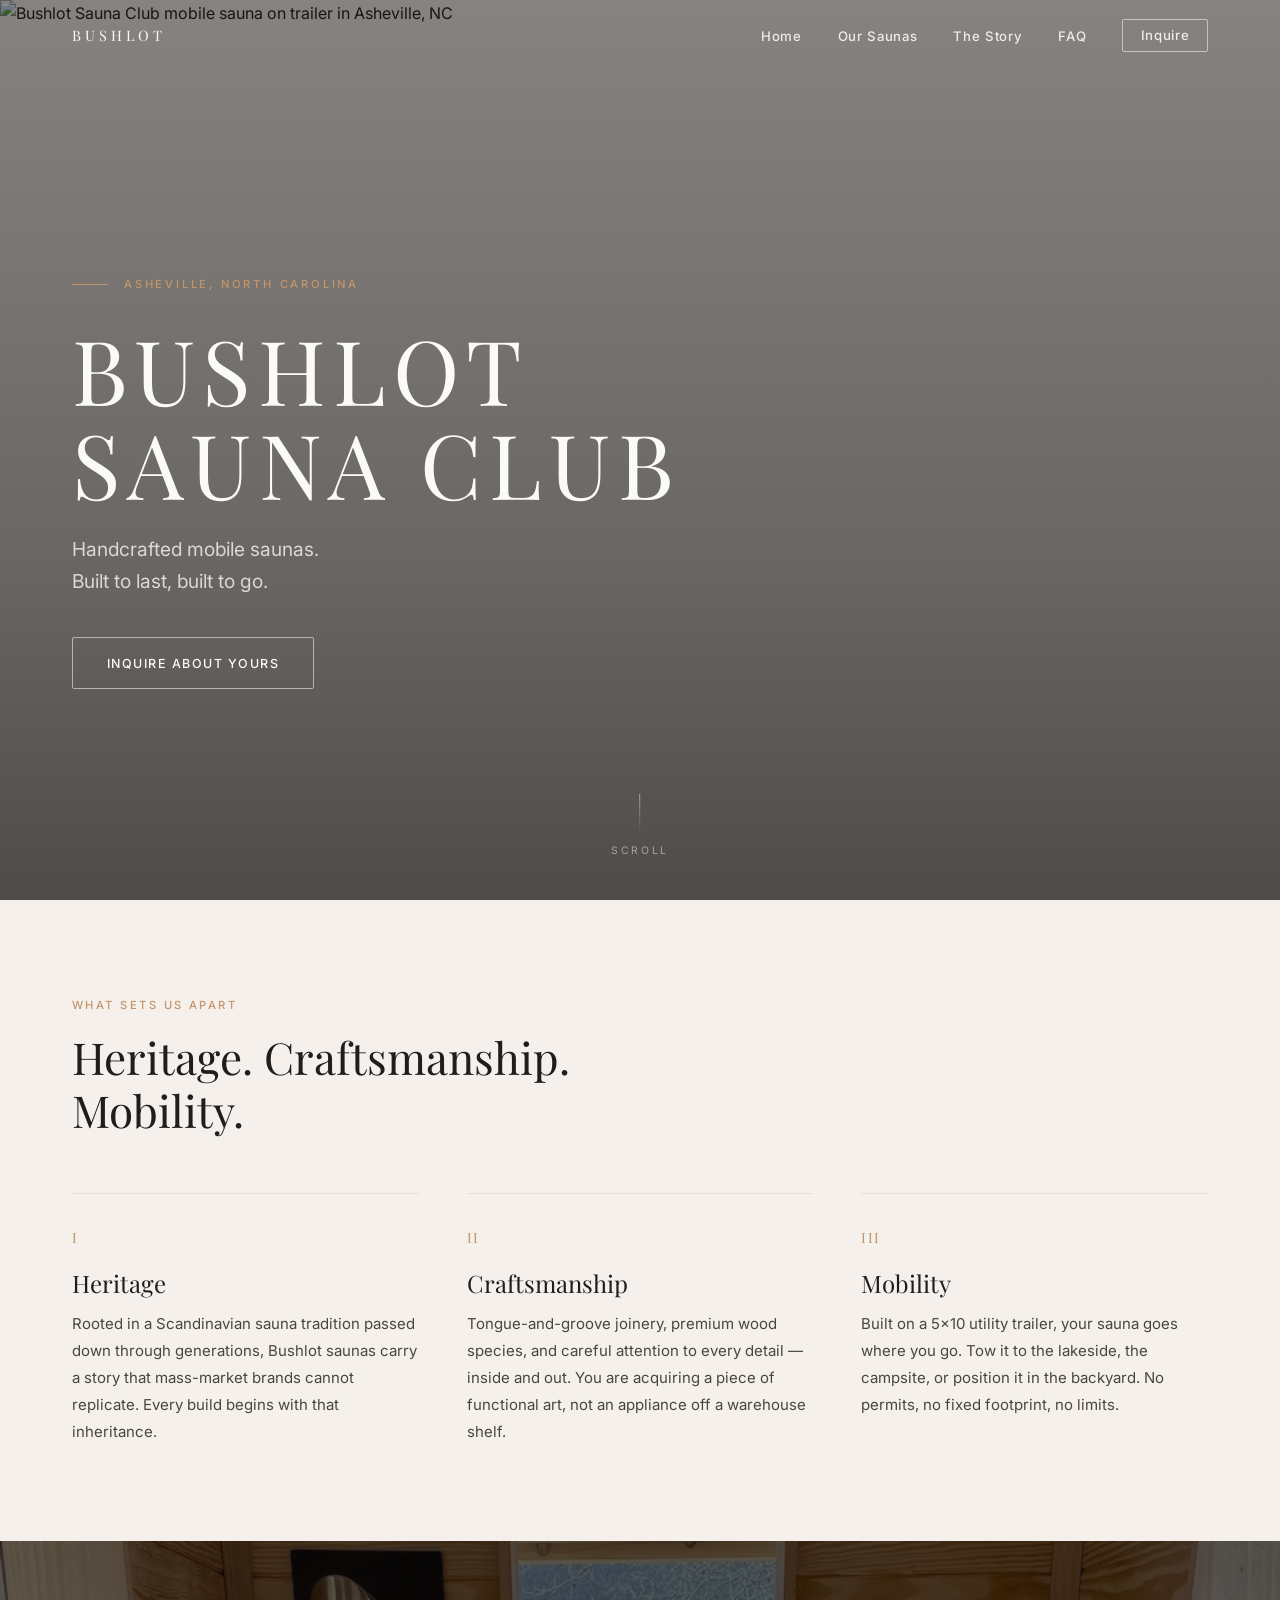
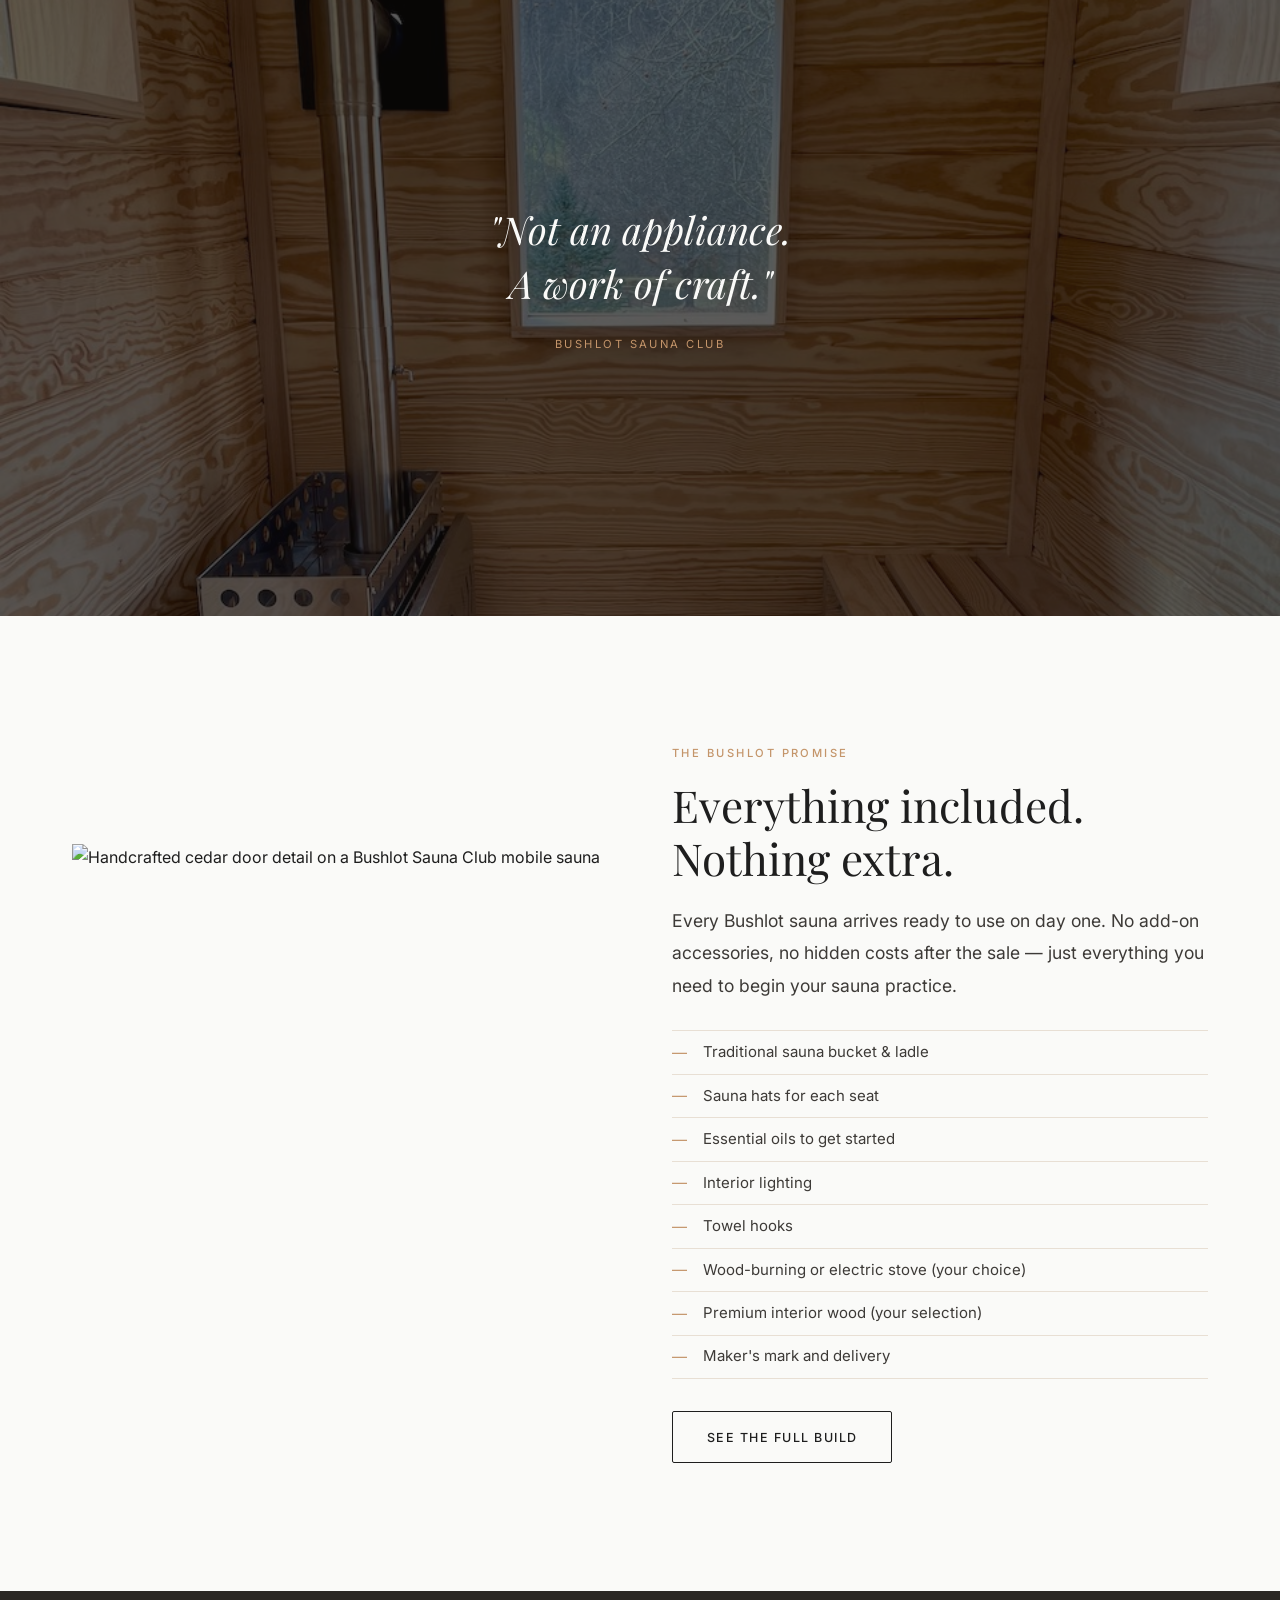
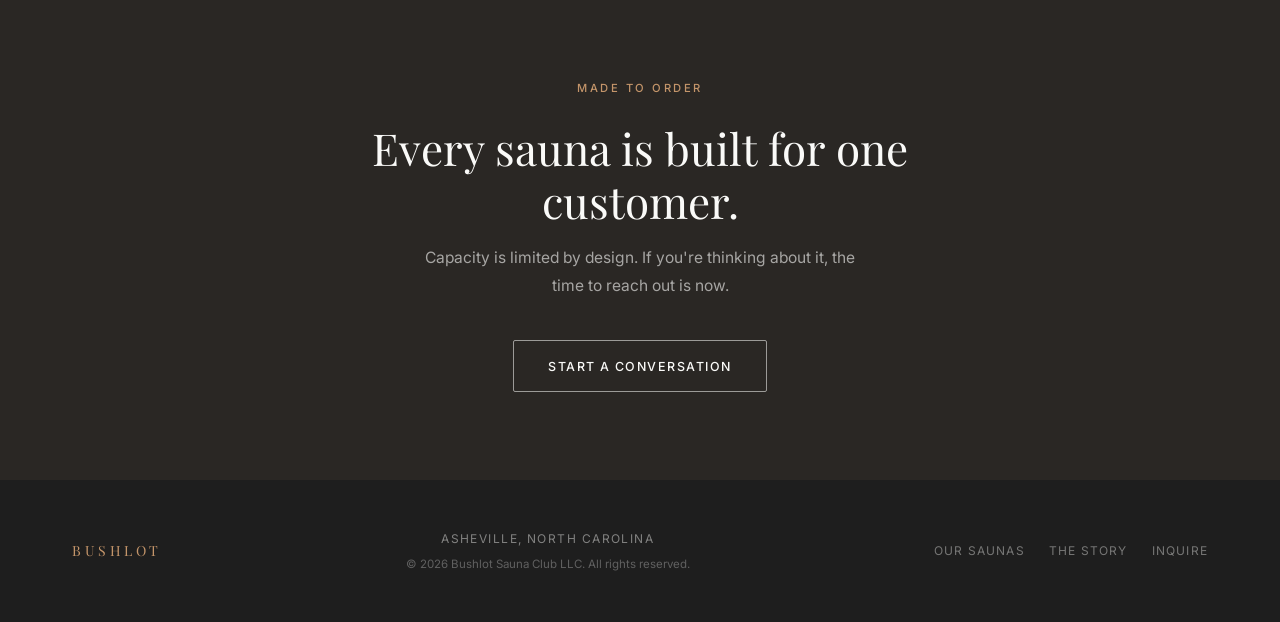
==== commit b8f24123: "Rename images" ====
--- a/index.html
+++ b/index.html
@@ -14,7 +14,7 @@
   <meta property="og:site_name"   content="Bushlot Sauna Club" />
   <meta property="og:title"       content="Bushlot Sauna Club — Handcrafted Mobile Saunas" />
   <meta property="og:description" content="Premium, handcrafted mobile saunas built in Asheville, NC. Trailer-mounted, all-inclusive, and made to last." />
-  <meta property="og:image"       content="https://www.bushlotsaunaclub.com/img/Exterior3.jpeg" />
+  <meta property="og:image"       content="https://www.bushlotsaunaclub.com/img/exterior3.jpeg" />
 
   <!-- Fonts -->
   <link rel="preconnect" href="https://fonts.googleapis.com" />
@@ -77,7 +77,7 @@
     <!-- HERO -->
     <section class="hero" aria-label="Hero">
       <img
-        src="img/Exterior3.jpeg"
+        src="img/exterior3.jpeg"
         alt="Bushlot Sauna Club mobile sauna on trailer in Asheville, NC"
         class="hero-bg"
         loading="eager"
@@ -154,7 +154,7 @@
 
           <div class="split-image-wrap">
             <img
-              src="img/Exterior2.jpeg"
+              src="img/exterior2.jpeg"
               alt="Handcrafted cedar door detail on a Bushlot Sauna Club mobile sauna"
               loading="lazy"
             />
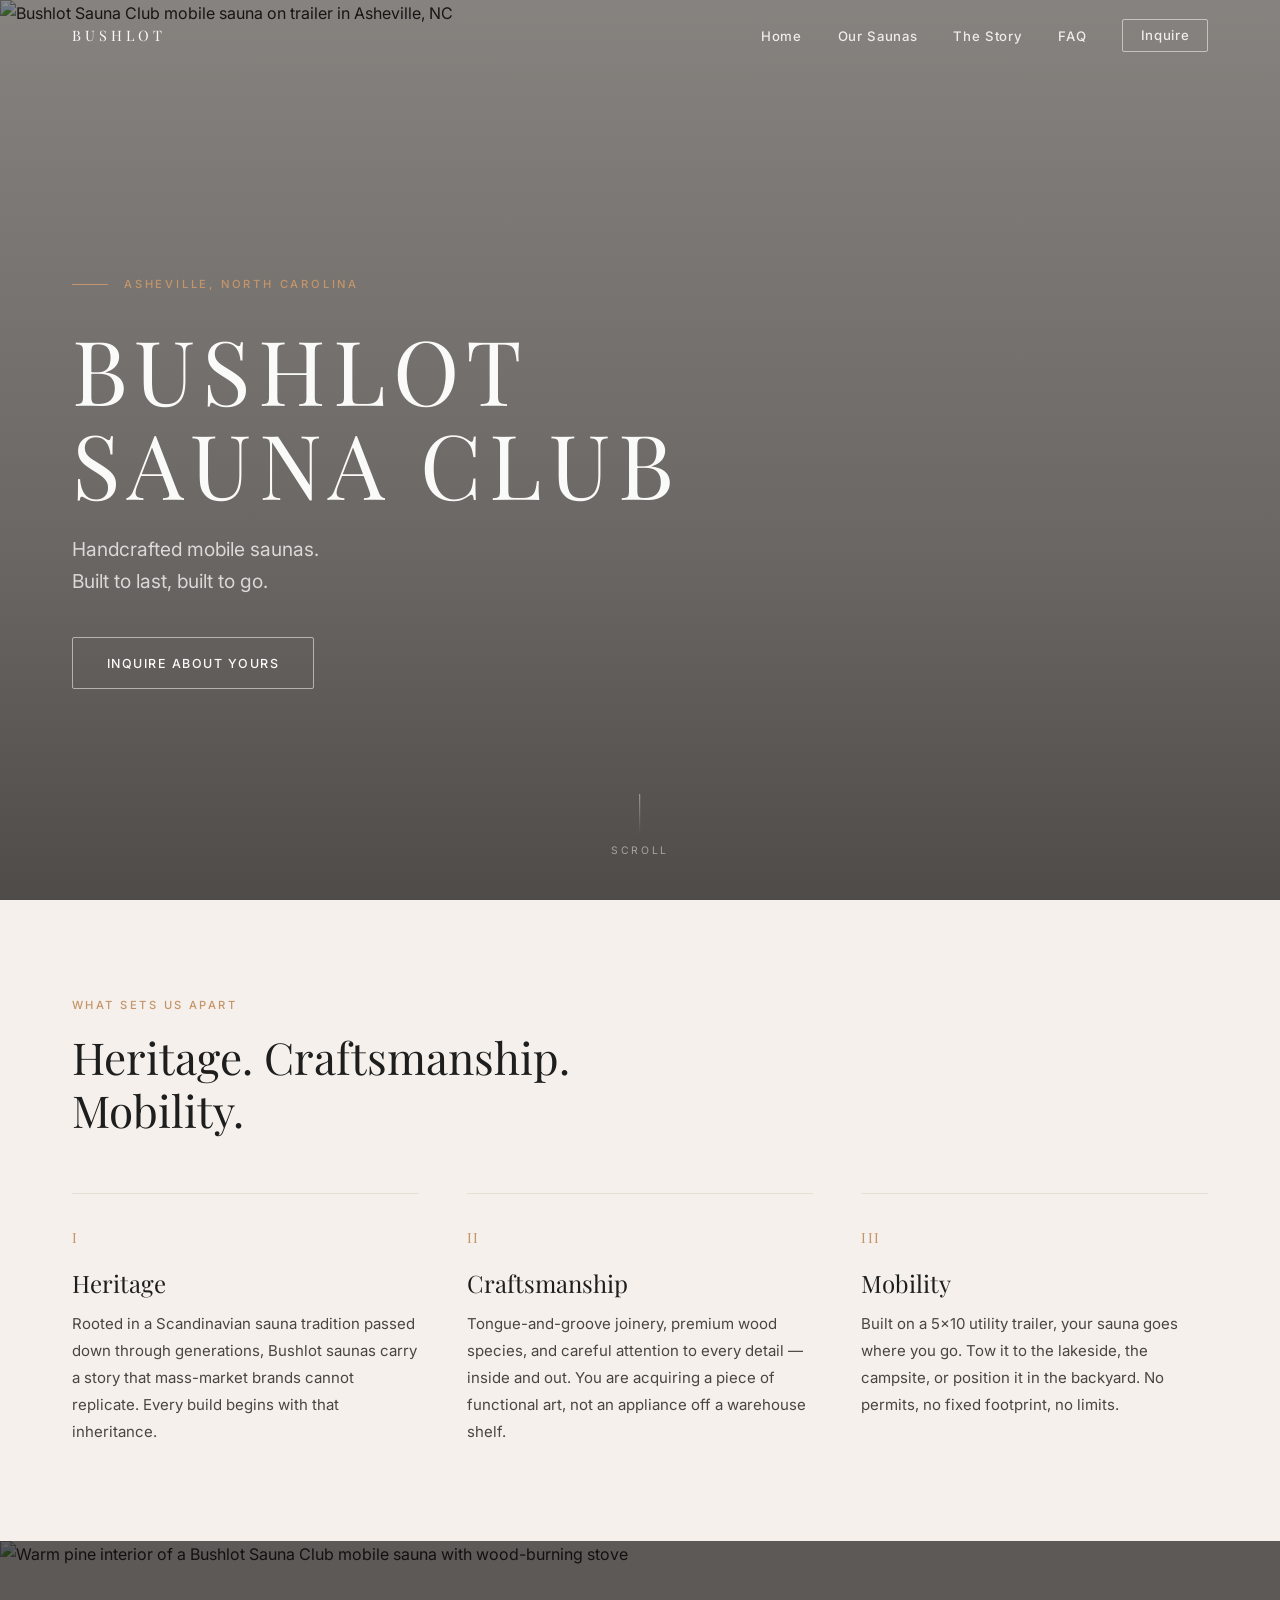
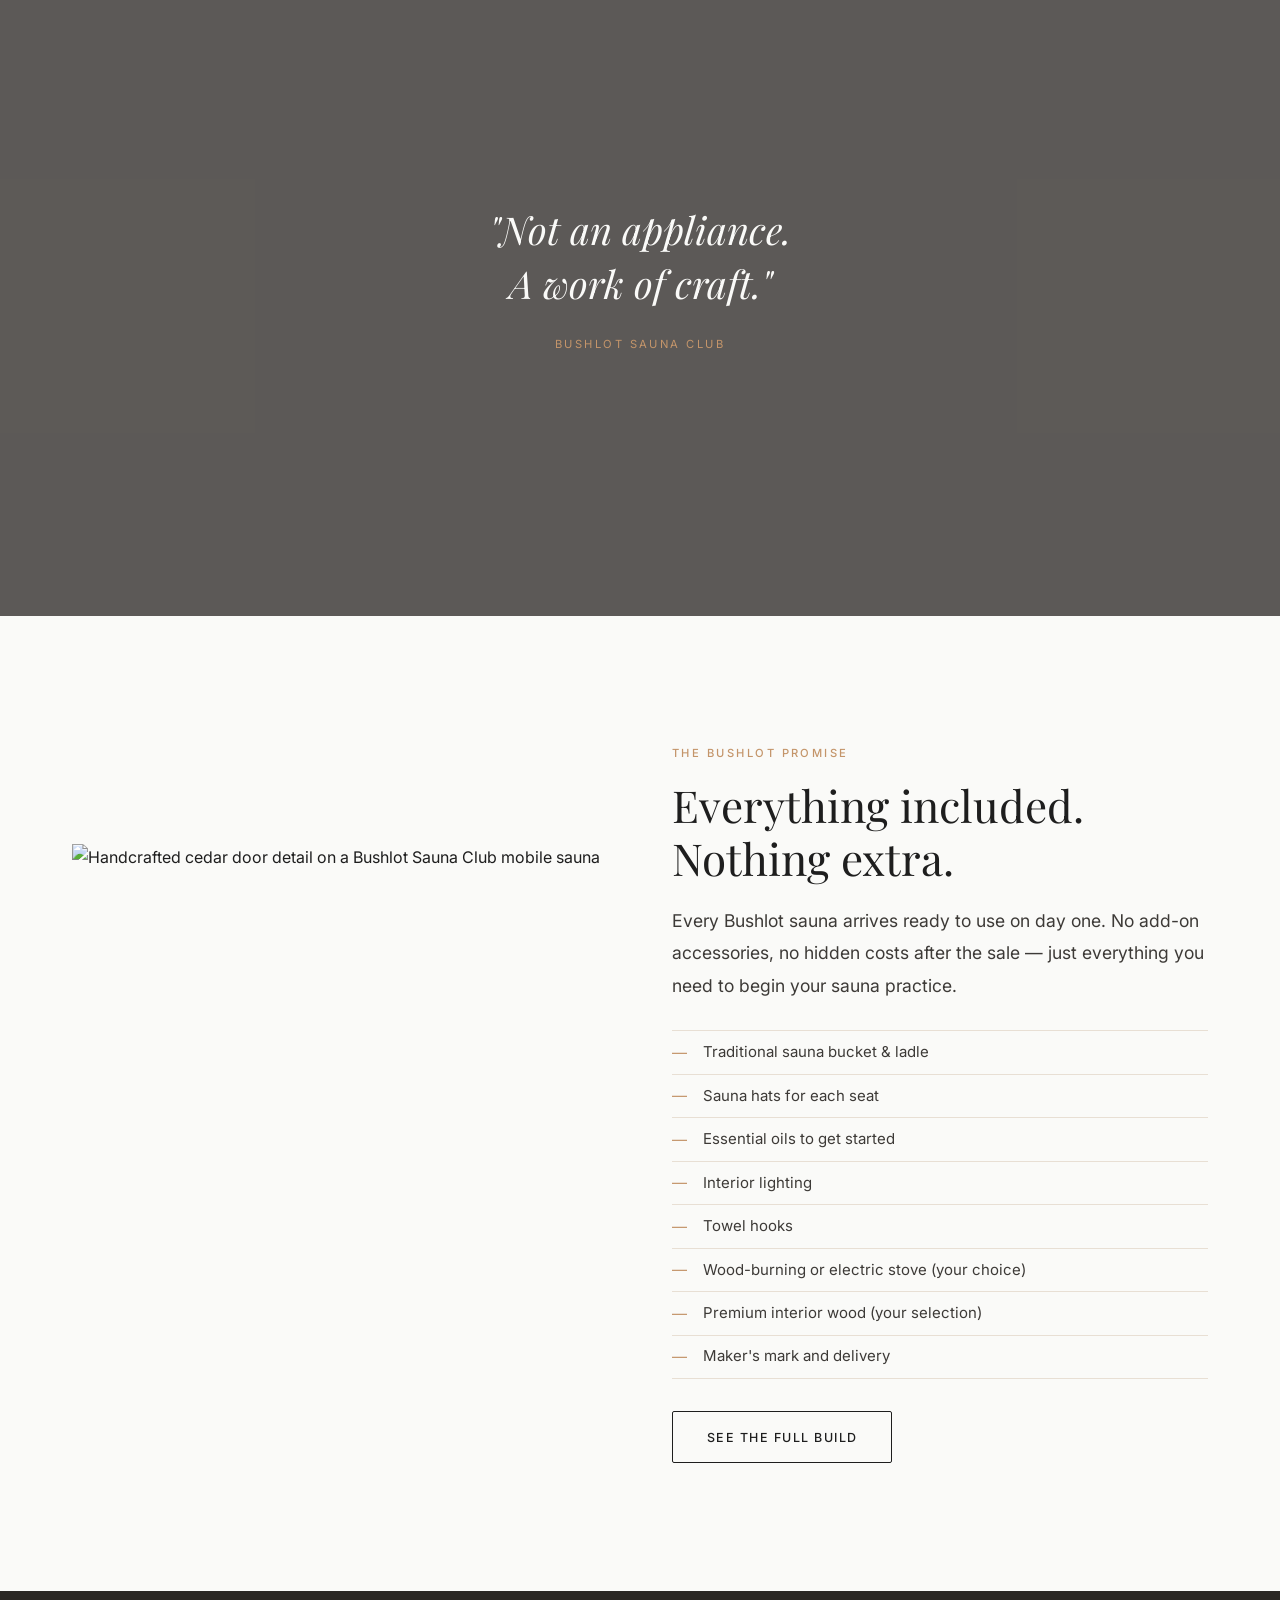
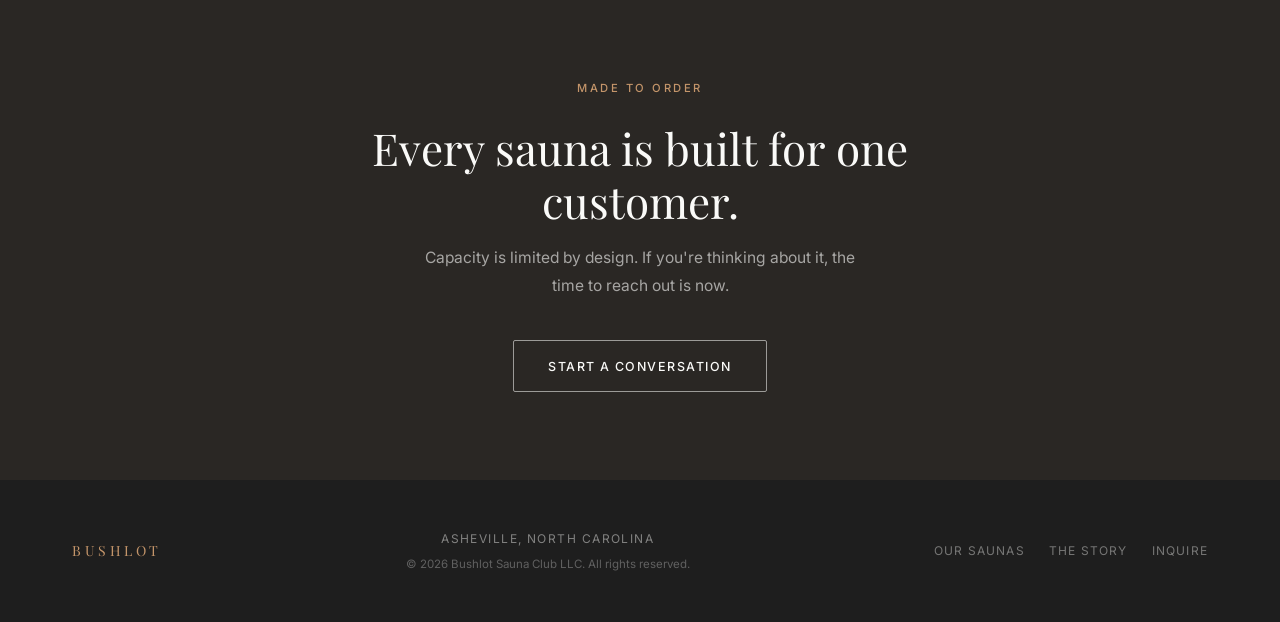
==== commit 97c118c9: "Rename interior image" ====
--- a/index.html
+++ b/index.html
@@ -133,7 +133,7 @@
     <!-- INTERIOR PHOTO QUOTE -->
     <section class="photo-quote" aria-label="Interior view">
       <img
-        src="img/Interior.jpeg"
+        src="img/interior.jpeg"
         alt="Warm pine interior of a Bushlot Sauna Club mobile sauna with wood-burning stove"
         class="photo-quote-bg"
         loading="lazy"
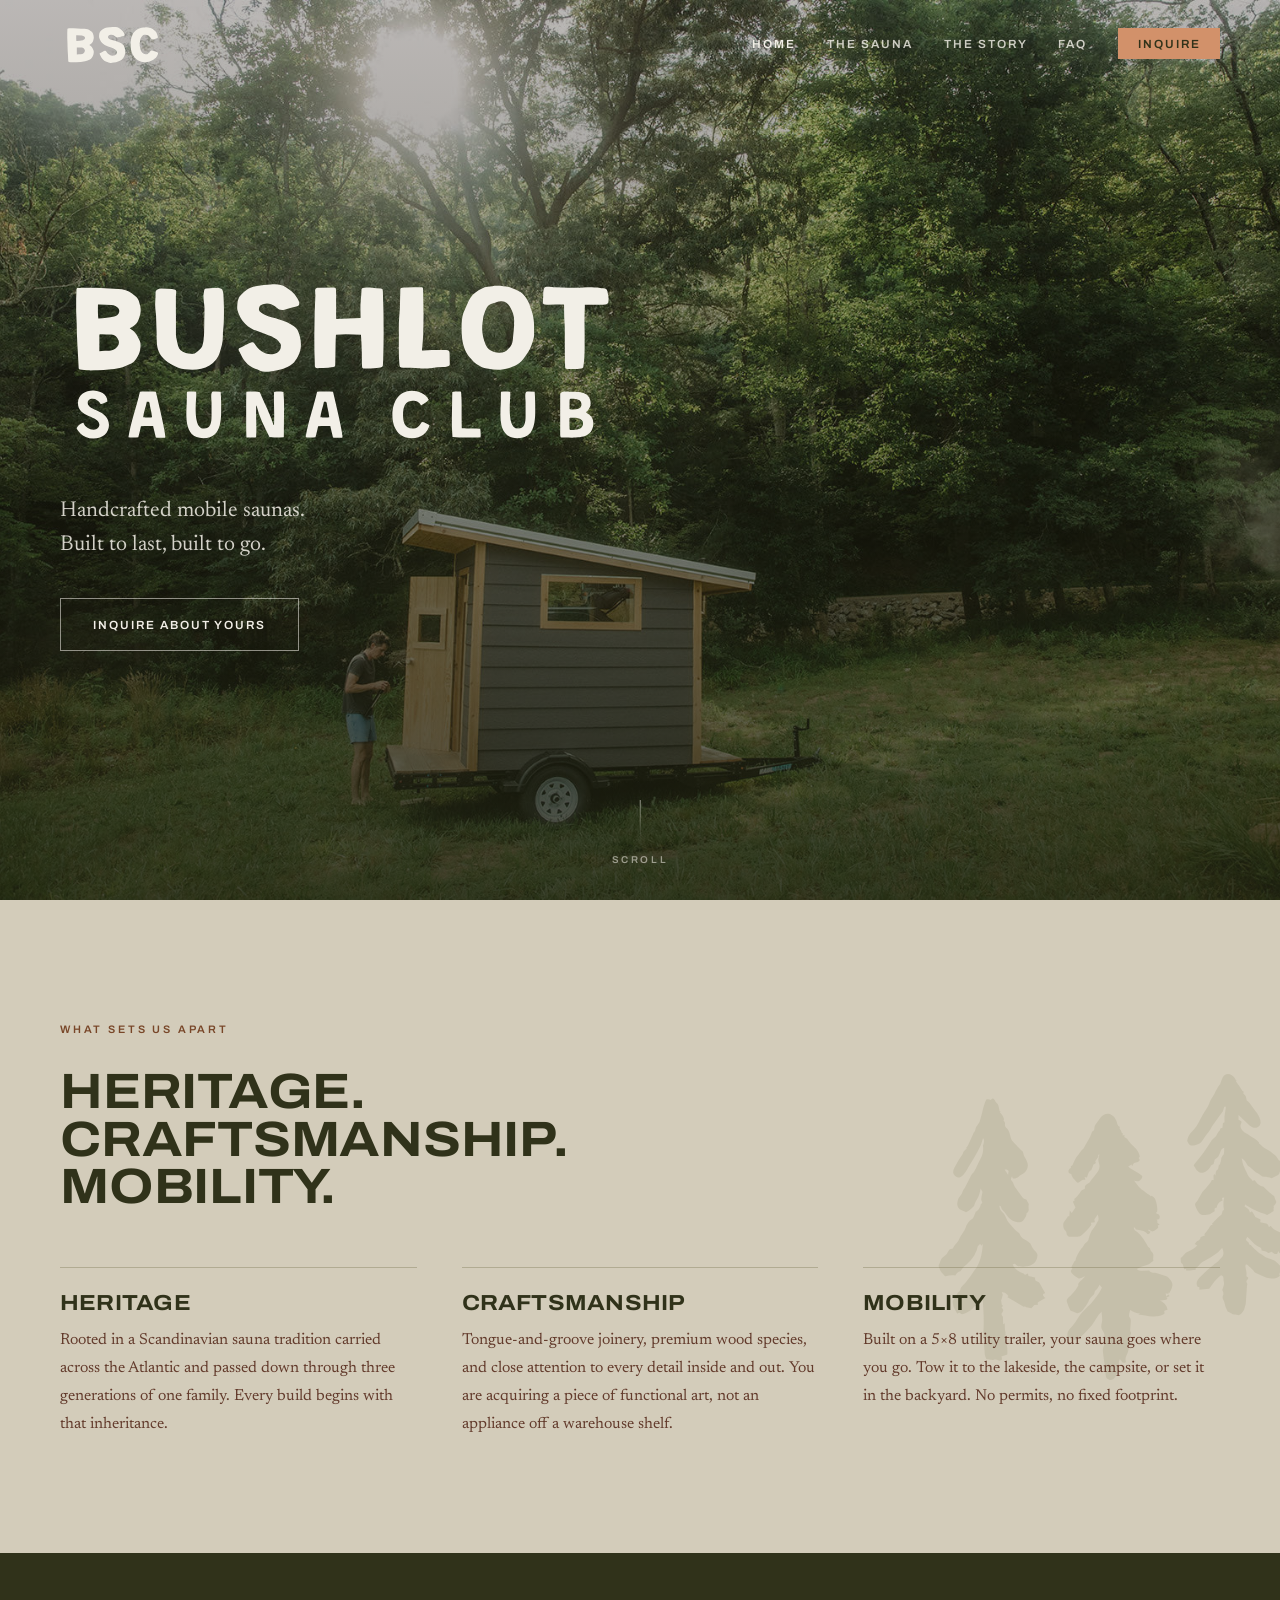
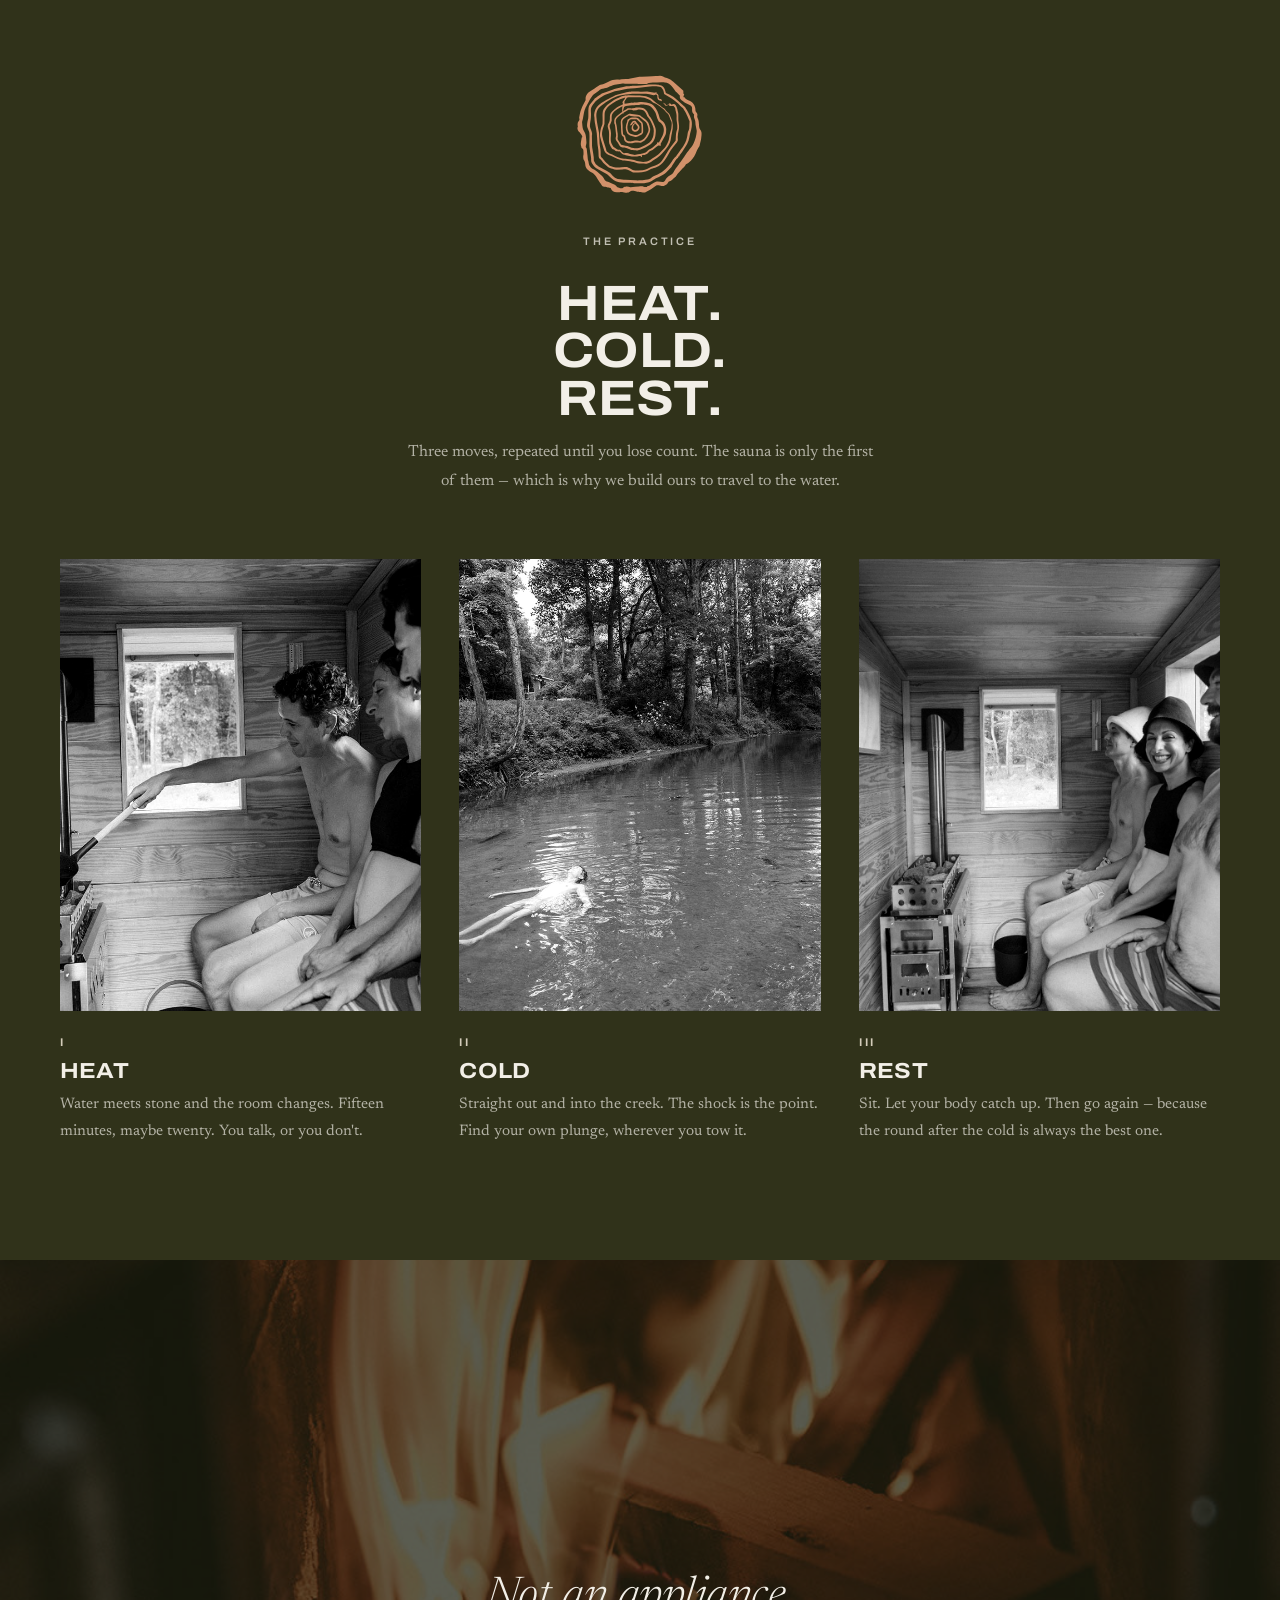
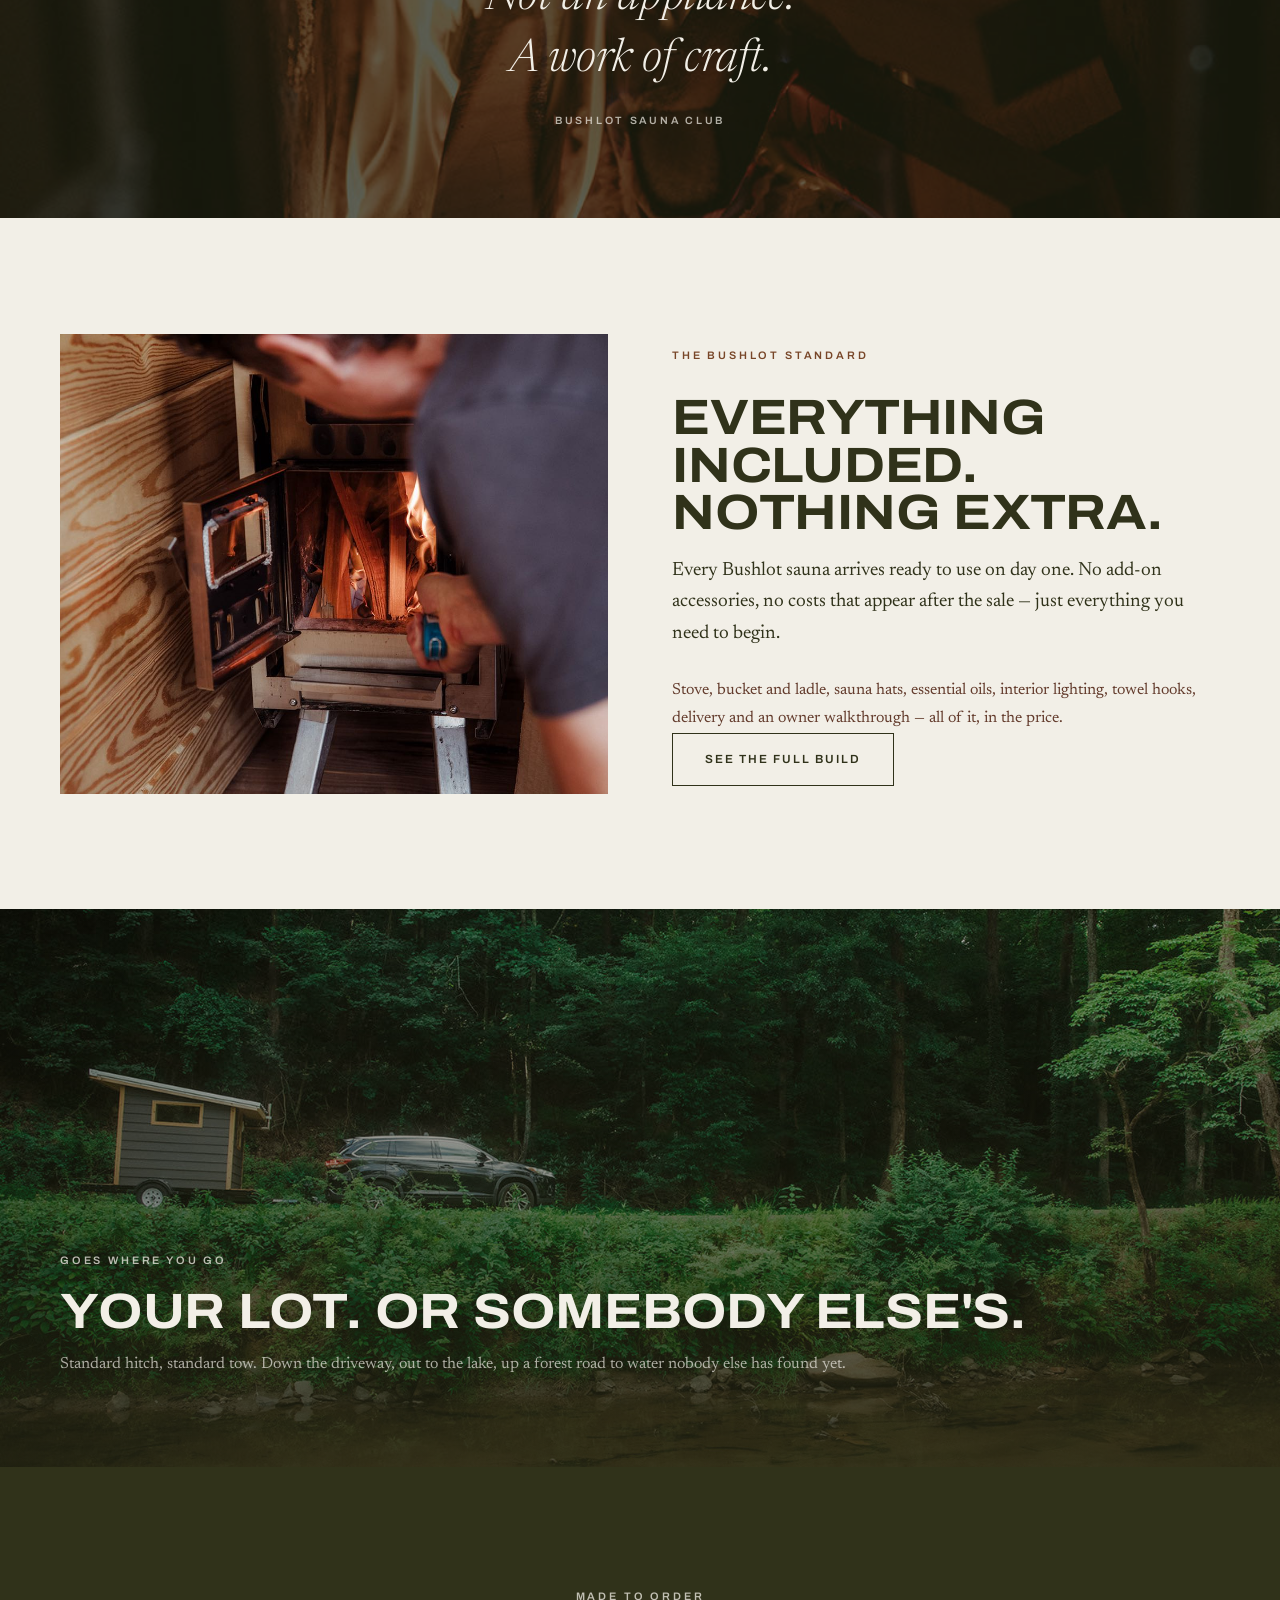
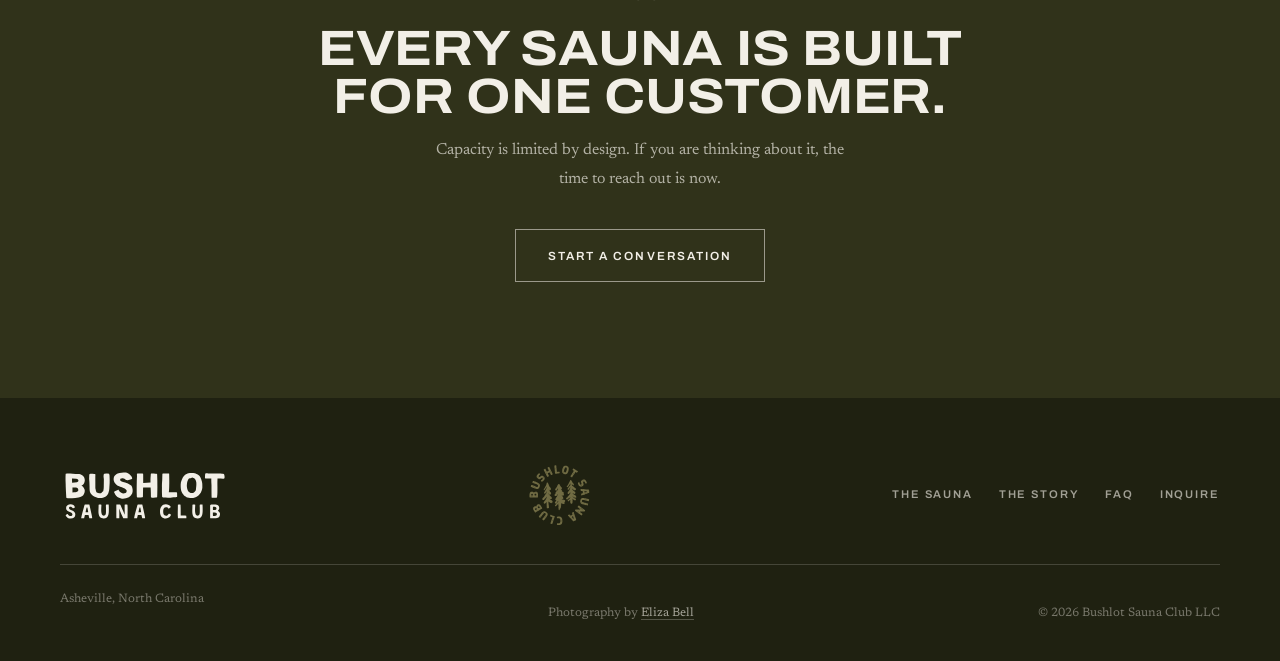
==== commit 7c9b5c2f: "Rebrand site around new identity and photography Replace the placeholder build with a photography-le" ====
--- a/index.html
+++ b/index.html
@@ -5,7 +5,7 @@
   <meta name="viewport" content="width=device-width, initial-scale=1.0" />
 
   <title>Bushlot Sauna Club — Handcrafted Mobile Saunas | Asheville, NC</title>
-  <meta name="description" content="Bushlot Sauna Club crafts premium, handcrafted mobile saunas in Asheville, North Carolina. Trailer-mounted, all-inclusive, and built to last. Inquire about your custom build." />
+  <meta name="description" content="Bushlot Sauna Club builds premium, handcrafted mobile saunas in Asheville, North Carolina. Trailer-mounted, all-inclusive, and made to last. Inquire about your custom build." />
   <meta name="keywords" content="custom sauna Asheville, mobile sauna North Carolina, handcrafted sauna, artisan sauna for sale, trailer sauna, mobile sauna NC" />
 
   <!-- Open Graph -->
@@ -14,16 +14,18 @@
   <meta property="og:site_name"   content="Bushlot Sauna Club" />
   <meta property="og:title"       content="Bushlot Sauna Club — Handcrafted Mobile Saunas" />
   <meta property="og:description" content="Premium, handcrafted mobile saunas built in Asheville, NC. Trailer-mounted, all-inclusive, and made to last." />
-  <meta property="og:image"       content="https://www.bushlotsaunaclub.com/img/exterior3.jpeg" />
-
-  <!-- Fonts -->
+  <meta property="og:image"       content="https://www.bushlotsaunaclub.com/img/BSC-63.jpg" />
+  <meta name="twitter:card"       content="summary_large_image" />
+
   <link rel="preconnect" href="https://fonts.googleapis.com" />
   <link rel="preconnect" href="https://fonts.gstatic.com" crossorigin />
-  <link href="https://fonts.googleapis.com/css2?family=Playfair+Display:ital,wght@0,400;0,600;1,400&family=Inter:wght@400;500;600&display=swap" rel="stylesheet" />
+  <link href="https://fonts.googleapis.com/css2?family=Archivo:wdth,wght@100..125,400..800&family=Newsreader:ital,opsz,wght@0,6..72,300..600;1,6..72,300..500&display=swap" rel="stylesheet" />
+
+  <link rel="icon" type="image/svg+xml" href="img/logo/favicon.svg" />
+  <link rel="apple-touch-icon" href="img/logo/apple-touch-icon.png" />
 
   <link rel="stylesheet" href="css/styles.css" />
 
-  <!-- Local Business Schema -->
   <script type="application/ld+json">
   {
     "@context": "https://schema.org",
@@ -31,6 +33,7 @@
     "name": "Bushlot Sauna Club",
     "description": "Handcrafted mobile saunas built in Asheville, North Carolina.",
     "url": "https://www.bushlotsaunaclub.com",
+    "image": "https://www.bushlotsaunaclub.com/img/BSC-63.jpg",
     "address": {
       "@type": "PostalAddress",
       "addressLocality": "Asheville",
@@ -44,52 +47,49 @@
 
 <body>
 
-  <!-- NAVIGATION -->
+  <a class="skip-link" href="#main">Skip to content</a>
+
   <nav class="site-nav" data-transparent="true" aria-label="Main navigation">
     <div class="nav-inner">
-      <a href="index.html" class="nav-logo" aria-label="Bushlot Sauna Club — Home">Bushlot</a>
+      <a href="index.html" class="nav-logo">
+        <span class="sr-only">Bushlot Sauna Club — home</span>
+        <span class="mark mark--monogram" aria-hidden="true"></span>
+      </a>
       <ul class="nav-links" role="list">
         <li><a href="index.html" aria-current="page">Home</a></li>
-        <li><a href="saunas.html">Our Saunas</a></li>
+        <li><a href="saunas.html">The Sauna</a></li>
         <li><a href="story.html">The Story</a></li>
         <li><a href="faq.html">FAQ</a></li>
         <li><a href="contact.html" class="nav-cta">Inquire</a></li>
       </ul>
-      <button class="nav-hamburger" aria-label="Open menu" aria-expanded="false">
+      <button class="nav-hamburger" aria-label="Open menu" aria-expanded="false" aria-controls="nav-mobile">
         <span class="hamburger-line"></span>
         <span class="hamburger-line"></span>
         <span class="hamburger-line"></span>
       </button>
     </div>
-    <div class="nav-mobile" role="navigation" aria-label="Mobile menu">
+    <div class="nav-mobile" id="nav-mobile">
       <ul role="list">
         <li><a href="index.html">Home</a></li>
-        <li><a href="saunas.html">Our Saunas</a></li>
+        <li><a href="saunas.html">The Sauna</a></li>
         <li><a href="story.html">The Story</a></li>
         <li><a href="faq.html">FAQ</a></li>
-        <li><a href="contact.html">Inquire →</a></li>
+        <li><a href="contact.html">Inquire &rarr;</a></li>
       </ul>
     </div>
   </nav>
 
-  <main>
-
-    <!-- HERO -->
-    <section class="hero" aria-label="Hero">
-      <img
-        src="img/exterior3.jpeg"
-        alt="Bushlot Sauna Club mobile sauna on trailer in Asheville, NC"
-        class="hero-bg"
-        loading="eager"
-        fetchpriority="high"
-      />
-      <div class="hero-content">
-        <div class="hero-eyebrow">
-          <span>Asheville, North Carolina</span>
-        </div>
-        <h1 class="hero-wordmark">Bushlot<br>Sauna Club</h1>
-        <p class="hero-tagline">Handcrafted mobile saunas.<br>Built to last, built to go.</p>
-        <a href="contact.html" class="btn btn-outline-light">Inquire About Yours</a>
+  <main id="main">
+
+    <section class="band band--hero">
+      <img class="band-img" src="img/BSC-63.jpg" alt="A Bushlot mobile sauna standing in a mown clearing at the edge of the woods, late sun breaking through the canopy, the builder at the open door" loading="eager" fetchpriority="high" style="object-position:center 45%" />
+      <div class="band-content">
+        <h1 class="hero-wordmark">
+          <span class="sr-only">Bushlot Sauna Club</span>
+          <span class="mark mark--wordmark" aria-hidden="true"></span>
+        </h1>
+        <p class="hero-tagline">Handcrafted mobile saunas.<br />Built to last, built to go.</p>
+        <a href="contact.html" class="btn btn-outline-light">Inquire about yours</a>
       </div>
       <div class="hero-scroll" aria-hidden="true">
         <div class="hero-scroll-line"></div>
@@ -97,118 +97,134 @@
       </div>
     </section>
 
-
-    <!-- THREE PILLARS -->
-    <section class="pillars-section" aria-labelledby="pillars-heading">
+    <section class="pillars-section section--taupe" aria-labelledby="pillars-heading">
+      <span class="mark mark--trees pillars-watermark" aria-hidden="true"></span>
       <div class="container">
         <div class="pillars-header">
           <span class="label">What sets us apart</span>
-          <h2 id="pillars-heading">Heritage. Craftsmanship. Mobility.</h2>
+          <h2 id="pillars-heading" class="mt-sm">Heritage. Craftsmanship. Mobility.</h2>
         </div>
         <div class="grid-3">
-
           <article class="pillar">
-            <span class="pillar-numeral">I</span>
-            <h3 class="pillar-title">Heritage</h3>
-            <p class="pillar-body">Rooted in a Scandinavian sauna tradition passed down through generations, Bushlot saunas carry a story that mass-market brands cannot replicate. Every build begins with that inheritance.</p>
-          </article>
-
+            <h3>Heritage</h3>
+            <p>Rooted in a Scandinavian sauna tradition carried across the Atlantic and passed down through three generations of one family. Every build begins with that inheritance.</p>
+          </article>
           <article class="pillar">
-            <span class="pillar-numeral">II</span>
-            <h3 class="pillar-title">Craftsmanship</h3>
-            <p class="pillar-body">Tongue-and-groove joinery, premium wood species, and careful attention to every detail — inside and out. You are acquiring a piece of functional art, not an appliance off a warehouse shelf.</p>
-          </article>
-
+            <h3>Craftsmanship</h3>
+            <p>Tongue-and-groove joinery, premium wood species, and close attention to every detail inside and out. You are acquiring a piece of functional art, not an appliance off a warehouse shelf.</p>
+          </article>
           <article class="pillar">
-            <span class="pillar-numeral">III</span>
-            <h3 class="pillar-title">Mobility</h3>
-            <p class="pillar-body">Built on a 5×10 utility trailer, your sauna goes where you go. Tow it to the lakeside, the campsite, or position it in the backyard. No permits, no fixed footprint, no limits.</p>
-          </article>
-
-        </div>
-      </div>
-    </section>
-
-
-    <!-- INTERIOR PHOTO QUOTE -->
-    <section class="photo-quote" aria-label="Interior view">
-      <img
-        src="img/interior.jpeg"
-        alt="Warm pine interior of a Bushlot Sauna Club mobile sauna with wood-burning stove"
-        class="photo-quote-bg"
-        loading="lazy"
-      />
-      <div class="photo-quote-content">
-        <blockquote>
-          "Not an appliance.<br>A work of craft."
-        </blockquote>
-        <p class="quote-source">Bushlot Sauna Club</p>
-      </div>
-    </section>
-
-
-    <!-- SPLIT — ALL-INCLUSIVE -->
-    <section class="split-section" aria-labelledby="allinclusive-heading">
+            <h3>Mobility</h3>
+            <p>Built on a 5&times;8 utility trailer, your sauna goes where you go. Tow it to the lakeside, the campsite, or set it in the backyard. No permits, no fixed footprint.</p>
+          </article>
+        </div>
+      </div>
+    </section>
+
+    <section class="cycle section--dark" aria-labelledby="cycle-heading">
+      <div class="container">
+        <div class="cycle-header">
+          <span class="mark mark--rings cycle-rings" aria-hidden="true"></span>
+          <span class="label">The practice</span>
+          <h2 id="cycle-heading" class="mt-sm">Heat. Cold. Rest.</h2>
+          <p>Three moves, repeated until you lose count. The sauna is only the first of them &mdash; which is why we build ours to travel to the water.</p>
+        </div>
+        <div class="cycle-grid">
+          <article class="cycle-step reveal">
+            <figure>
+              <img src="img/BSC-31.jpg" alt="A ladle of water poured over the hot stones as three people sit along the sauna bench" loading="lazy" decoding="async" />
+            </figure>
+            <span class="cycle-numeral">I</span>
+            <h3>Heat</h3>
+            <p>Water meets stone and the room changes. Fifteen minutes, maybe twenty. You talk, or you don't.</p>
+          </article>
+          <article class="cycle-step reveal">
+            <figure>
+              <img src="img/BSC-52.jpg" alt="A swimmer floating on their back in a still forest creek, trees closing overhead" loading="lazy" decoding="async" />
+            </figure>
+            <span class="cycle-numeral">II</span>
+            <h3>Cold</h3>
+            <p>Straight out and into the creek. The shock is the point. Find your own plunge, wherever you tow it.</p>
+          </article>
+          <article class="cycle-step reveal">
+            <figure>
+              <img src="img/BSC-39.jpg" alt="Friends in wool sauna hats laughing together on the bench between rounds" loading="lazy" decoding="async" />
+            </figure>
+            <span class="cycle-numeral">III</span>
+            <h3>Rest</h3>
+            <p>Sit. Let your body catch up. Then go again &mdash; because the round after the cold is always the best one.</p>
+          </article>
+        </div>
+      </div>
+    </section>
+
+    <section class="band band--mid band--center">
+      <img class="band-img" src="img/BSC-2.jpg" alt="Split wood burning inside the open firebox of the sauna stove" loading="lazy" decoding="async" />
+      <div class="band-content">
+        <div class="quote-content">
+          <blockquote>Not an appliance.<br />A work of craft.</blockquote>
+          <cite class="quote-source">Bushlot Sauna Club</cite>
+        </div>
+      </div>
+    </section>
+
+    <section class="section--paper" aria-labelledby="included-heading">
       <div class="container">
         <div class="grid-2">
-
           <div class="split-image-wrap">
-            <img
-              src="img/exterior2.jpeg"
-              alt="Handcrafted cedar door detail on a Bushlot Sauna Club mobile sauna"
-              loading="lazy"
-            />
+            <img src="img/BSC-1.jpg" alt="Hands lighting kindling in the sauna stove against the pine wall of the interior" loading="lazy" decoding="async" />
           </div>
-
           <div class="split-content">
-            <span class="label">The Bushlot Promise</span>
-            <h2 id="allinclusive-heading">Everything included.<br>Nothing extra.</h2>
-            <p class="lead">Every Bushlot sauna arrives ready to use on day one. No add-on accessories, no hidden costs after the sale — just everything you need to begin your sauna practice.</p>
-            <ul class="included-list" aria-label="What's included">
-              <li>Traditional sauna bucket &amp; ladle</li>
-              <li>Sauna hats for each seat</li>
-              <li>Essential oils to get started</li>
-              <li>Interior lighting</li>
-              <li>Towel hooks</li>
-              <li>Wood-burning or electric stove (your choice)</li>
-              <li>Premium interior wood (your selection)</li>
-              <li>Maker's mark and delivery</li>
-            </ul>
-            <a href="saunas.html" class="btn btn-outline-dark">See the Full Build</a>
+            <span class="label">The Bushlot standard</span>
+            <h2 id="included-heading" class="mt-sm">Everything included. Nothing extra.</h2>
+            <p class="lead">Every Bushlot sauna arrives ready to use on day one. No add-on accessories, no costs that appear after the sale &mdash; just everything you need to begin.</p>
+            <p class="mt-md" style="color:var(--ink-soft)">Stove, bucket and ladle, sauna hats, essential oils, interior lighting, towel hooks, delivery and an owner walkthrough &mdash; all of it, in the price.</p>
+            <a href="saunas.html" class="btn btn-outline-dark">See the full build</a>
           </div>
-
-        </div>
-      </div>
-    </section>
-
-
-    <!-- BOTTOM CTA -->
-    <section class="cta-section" aria-labelledby="cta-heading">
+        </div>
+      </div>
+    </section>
+
+    <section class="band band--mid">
+      <img class="band-img" src="img/BSC-83.jpg" alt="The Bushlot sauna hitched behind an SUV, parked on a green bank beside a creek deep in the woods" loading="lazy" decoding="async" />
+      <div class="band-content">
+        <span class="label">Goes where you go</span>
+        <h2 class="mt-sm">Your lot. Or somebody else's.</h2>
+        <p class="mt-sm">Standard hitch, standard tow. Down the driveway, out to the lake, up a forest road to water nobody else has found yet.</p>
+      </div>
+    </section>
+
+    <section class="cta-section section--dark" aria-labelledby="cta-heading">
       <div class="container">
         <span class="label">Made to order</span>
-        <h2 id="cta-heading">Every sauna is built for one customer.</h2>
-        <p>Capacity is limited by design. If you're thinking about it, the time to reach out is now.</p>
-        <a href="contact.html" class="btn btn-outline-light">Start a Conversation</a>
+        <h2 id="cta-heading" class="mt-sm">Every sauna is built for one customer.</h2>
+        <p>Capacity is limited by design. If you are thinking about it, the time to reach out is now.</p>
+        <a href="contact.html" class="btn btn-outline-light">Start a conversation</a>
       </div>
     </section>
 
   </main>
 
 
-  <!-- FOOTER -->
-  <footer class="site-footer" aria-label="Site footer">
+  <footer class="site-footer">
     <div class="container">
-      <div class="footer-inner">
-        <span class="footer-logo">Bushlot</span>
-        <div class="footer-meta">
-          <p class="footer-location">Asheville, North Carolina</p>
-          <p class="footer-copy">&copy; 2026 Bushlot Sauna Club LLC. All rights reserved.</p>
-        </div>
+      <div class="footer-top">
+        <a href="index.html" class="footer-logo">
+          <span class="sr-only">Bushlot Sauna Club</span>
+          <span class="mark mark--wordmark" aria-hidden="true"></span>
+        </a>
+        <span class="mark mark--stamp footer-stamp" aria-hidden="true"></span>
         <nav class="footer-links" aria-label="Footer navigation">
-          <a href="saunas.html">Our Saunas</a>
+          <a href="saunas.html">The Sauna</a>
           <a href="story.html">The Story</a>
+          <a href="faq.html">FAQ</a>
           <a href="contact.html">Inquire</a>
         </nav>
+      </div>
+      <div class="footer-bottom">
+        <p>Asheville, North Carolina</p>
+        <p>Photography by <a href="https://www.elizabellphotography.com/" target="_blank" rel="noopener noreferrer">Eliza Bell</a></p>
+        <p>&copy; 2026 Bushlot Sauna Club LLC</p>
       </div>
     </div>
   </footer>
--- a/css/styles.css
+++ b/css/styles.css
@@ -1,1252 +1,714 @@
-/* =============================================
-   BUSHLOT SAUNA CLUB — Stylesheet
-   Handcrafted Mobile Saunas | Asheville, NC
-   ============================================= */
+/* =============================================================
+   BUSHLOT SAUNA CLUB
+   Handcrafted mobile saunas · Asheville, NC
+
+   Direction: heritage, handmade, adventurous.
+   Structural rule taken from the photography itself —
+     COLOUR  = the object and the land  -> light "field" bands
+     B&W     = the ritual and the people -> dark "heat" bands
+   Nothing crosses that line.
+   ============================================================= */
 
 
 /* 1. RESET & BASE
-   --------------------------------------------- */
-*, *::before, *::after {
-  box-sizing: border-box;
-  margin: 0;
-  padding: 0;
-}
-
-html {
-  font-size: 16px;
-  scroll-behavior: smooth;
-}
+   ------------------------------------------------------------- */
+*, *::before, *::after { box-sizing: border-box; margin: 0; padding: 0; }
+
+html { font-size: 16px; scroll-behavior: smooth; }
 
 body {
-  font-family: 'Inter', system-ui, -apple-system, sans-serif;
-  background-color: #F5F0EB;
-  color: #1E1E1E;
-  line-height: 1.7;
+  font-family: var(--font-body);
+  background-color: var(--surface);
+  color: var(--ink);
+  line-height: 1.75;
   -webkit-font-smoothing: antialiased;
   -moz-osx-font-smoothing: grayscale;
-}
-
-img {
-  display: block;
-  max-width: 100%;
-}
-
-a {
-  color: inherit;
-  text-decoration: none;
-}
-
-ul, ol {
-  list-style: none;
-}
-
-button {
-  font-family: inherit;
-}
-
-
-/* 2. DESIGN TOKENS
-   --------------------------------------------- */
+  overflow-x: hidden;
+}
+
+img { display: block; max-width: 100%; }
+a   { color: inherit; text-decoration: none; }
+ul, ol { list-style: none; }
+button { font-family: inherit; }
+
+:focus-visible {
+  outline: 2px solid var(--accent);
+  outline-offset: 3px;
+  border-radius: 1px;
+}
+.section--dark :focus-visible,
+.site-nav :focus-visible,
+.band :focus-visible { outline-color: var(--on-dark); }
+
+@media (prefers-reduced-motion: reduce) {
+  html { scroll-behavior: auto; }
+  *, *::before, *::after {
+    animation-duration: .01ms !important;
+    transition-duration: .01ms !important;
+  }
+}
+
+
+/* 2. TOKENS
+   ------------------------------------------------------------- */
+/*  Kent 4F is the brand display face (4th february). Site runs on
+    free faces until a webfont licence exists. To swap: uncomment the
+    @font-face block, drop the woff2 into /fonts, and change the first
+    entry of --font-display. Nothing else in this file needs to move.
+
+    @font-face {
+      font-family: 'Kent 4F';
+      src: url('../fonts/kent-4f.woff2') format('woff2');
+      font-weight: 400; font-style: normal; font-display: swap;
+    }
+*/
 :root {
-  --charcoal:     #1E1E1E;
-  --charcoal-soft: #2A2724;
-  --amber:        #8B4A2A;
-  --amber-light:  #A35A35;
-  --cream:        #F5F0EB;
-  --cream-dark:   #E8DFD4;
-  --cedar:        #C4956A;
-  --forest:       #3D4E3A;
-  --warm-white:   #FAFAF8;
-
-  --font-display: 'Playfair Display', Georgia, 'Times New Roman', serif;
-  --font-body:    'Inter', system-ui, sans-serif;
-
-  --spacing-section: 6rem;
-  --max-width:       1200px;
-  --max-width-text:  720px;
-  --transition:      0.22s ease;
+  /* Brand palette — exact values from brand-colors.pdf */
+  --taupe:      #D3CCBA;
+  --evergreen:  #30321A;
+  --olive:      #706B43;
+  --rust:       #8B512E;
+  --bark:       #633B2C;
+  --paper:      #F2EFE7;
+
+  /* Tints, derived only from the above */
+  --evergreen-deep: #1F2111;
+  --rust-lift:      #A2603A;
+  --rust-light:     #D2916A;   /* rust for dark grounds  — 5.0:1 on evergreen */
+  --rust-deep:      #784628;   /* rust for small text on light — 4.9:1 on taupe */
+
+  /* Applied roles */
+  --surface:      var(--taupe);
+  --surface-lift: var(--paper);
+  --surface-dark: var(--evergreen);
+  --ink:          var(--evergreen);   /* 8.2:1 on taupe */
+  --ink-soft:     var(--bark);        /* 5.9:1 on taupe */
+  --accent:       var(--rust);        /* large display + interactive on paper */
+  --accent-ink:   var(--rust-deep);   /* small text on light grounds */
+  --on-dark:      var(--paper);
+  --on-dark-soft: rgba(242, 239, 231, .68);
+  --rule:         rgba(112, 107, 67, .34);   /* olive hairline */
+  --rule-dark:    rgba(242, 239, 231, .18);
+
+  --font-display: 'Archivo', 'Helvetica Neue', Arial, sans-serif;
+  --font-body:    'Newsreader', Georgia, 'Times New Roman', serif;
+
+  --gap-section: clamp(4.5rem, 9vw, 8rem);
+  --max-width:   1240px;
+  --max-text:    68ch;
+  --ease:        .3s cubic-bezier(.2, .7, .3, 1);
 }
 
 
 /* 3. TYPOGRAPHY
-   --------------------------------------------- */
+   ------------------------------------------------------------- */
 h1, h2, h3, h4 {
   font-family: var(--font-display);
-  line-height: 1.2;
-  font-weight: 400;
-}
-
-h1 { font-size: clamp(2.4rem, 5.5vw, 4.75rem); }
-h2 { font-size: clamp(1.85rem, 3.5vw, 2.75rem); }
-h3 { font-size: clamp(1.2rem, 2vw, 1.6rem); }
-h4 { font-size: 1.125rem; }
-
-p {
-  line-height: 1.8;
-}
-
+  font-weight: 700;
+  font-stretch: 112%;
+  text-transform: uppercase;
+  line-height: .96;
+  letter-spacing: -.005em;
+  text-wrap: balance;
+}
+
+h1 { font-size: clamp(2.5rem, 6.4vw, 5rem); }
+h2 { font-size: clamp(1.85rem, 4vw, 3.1rem); }
+h3 { font-size: clamp(1.1rem, 1.7vw, 1.4rem); letter-spacing: .01em; }
+h4 { font-size: 1.05rem; }
+
+p { line-height: 1.78; overflow-wrap: break-word; }
+p + p { margin-top: 1.15em; }
+
+.lead {
+  font-size: clamp(1.1rem, 1.5vw, 1.3rem);
+  line-height: 1.66;
+  color: var(--ink);
+}
+
+/* Utility face — labels, specs, captions */
 .label {
-  font-size: 0.7rem;
-  letter-spacing: 0.22em;
+  display: inline-block;
+  font-family: var(--font-display);
+  font-size: .68rem;
+  font-weight: 600;
+  letter-spacing: .26em;
   text-transform: uppercase;
+  color: var(--accent-ink);
+}
+.section--dark .label,
+.band .label { color: var(--on-dark); opacity: .75; }
+
+blockquote {
   font-family: var(--font-body);
-  font-weight: 500;
-  color: var(--cedar);
-}
-
-.lead {
-  font-size: 1.1rem;
-  line-height: 1.85;
-  color: #3d3a37;
-}
-
-blockquote {
-  font-family: var(--font-display);
+  font-weight: 300;
   font-style: italic;
-  line-height: 1.45;
-  color: var(--warm-white);
+  line-height: 1.34;
+  letter-spacing: -.01em;
 }
 
 
 /* 4. LAYOUT
-   --------------------------------------------- */
+   ------------------------------------------------------------- */
 .container {
   width: 100%;
   max-width: var(--max-width);
   margin: 0 auto;
-  padding: 0 2rem;
-}
-
-.container--narrow {
-  max-width: var(--max-width-text);
-}
-
-section {
-  padding: var(--spacing-section) 0;
-}
-
-.section--dark {
-  background-color: var(--charcoal-soft);
-  color: var(--cream);
-}
-
-.section--warm {
-  background-color: var(--warm-white);
-}
-
-.section--cream {
-  background-color: var(--cream);
-}
-
-.grid-2 {
-  display: grid;
-  grid-template-columns: 1fr 1fr;
-  gap: 4rem;
-  align-items: center;
-}
-
-.grid-3 {
-  display: grid;
-  grid-template-columns: repeat(3, 1fr);
-  gap: 3rem;
-}
-
-
-/* 5. NAVIGATION
-   --------------------------------------------- */
+  padding: 0 clamp(1.25rem, 4vw, 2.5rem);
+}
+.container--narrow { max-width: 760px; }
+
+section { padding: var(--gap-section) 0; }
+
+.section--taupe { background-color: var(--surface); }
+.section--paper { background-color: var(--surface-lift); }
+.section--dark  { background-color: var(--surface-dark); color: var(--on-dark); }
+.section--dark h1, .section--dark h2, .section--dark h3 { color: var(--on-dark); }
+
+.grid-2 { display: grid; grid-template-columns: 1fr 1fr; gap: clamp(2rem, 5vw, 4.5rem); align-items: center; }
+.grid-3 { display: grid; grid-template-columns: repeat(3, 1fr); gap: clamp(1.75rem, 3.5vw, 3rem); }
+
+hr.rule { border: none; border-top: 1px solid var(--rule); margin: clamp(2.5rem, 5vw, 3.75rem) 0; }
+
+
+/* 5. BRAND MARKS
+   ------------------------------------------------------------- */
+/*  Every mark is a single-colour outlined SVG, so it is used as a CSS
+    mask: one file serves every colour, and colour comes from the
+    cascade rather than from duplicate art files.                     */
+.mark {
+  display: block;
+  background-color: currentColor;
+  -webkit-mask-repeat: no-repeat; mask-repeat: no-repeat;
+  -webkit-mask-position: center;  mask-position: center;
+  -webkit-mask-size: contain;     mask-size: contain;
+}
+.mark--wordmark  { -webkit-mask-image: url('../img/logo/wordmark.svg');   mask-image: url('../img/logo/wordmark.svg');   aspect-ratio: 576 / 227.58; }
+.mark--monogram  { -webkit-mask-image: url('../img/logo/monogram.svg');   mask-image: url('../img/logo/monogram.svg');   aspect-ratio: 465.92 / 227.58; }
+.mark--trees     { -webkit-mask-image: url('../img/logo/trees.svg');      mask-image: url('../img/logo/trees.svg');      aspect-ratio: 296.51 / 227.58; }
+.mark--rings     { -webkit-mask-image: url('../img/logo/tree-rings.svg'); mask-image: url('../img/logo/tree-rings.svg'); aspect-ratio: 296.51 / 227.58; }
+.mark--stamp     { -webkit-mask-image: url('../img/logo/stamp-lockup.svg'); mask-image: url('../img/logo/stamp-lockup.svg'); aspect-ratio: 296.51 / 227.58; }
+
+
+/* 6. NAVIGATION
+   ------------------------------------------------------------- */
 .site-nav {
-  position: fixed;
-  top: 0;
-  left: 0;
-  right: 0;
-  z-index: 200;
-  transition: background-color 0.3s ease, border-color 0.3s ease;
+  position: fixed; inset: 0 0 auto 0; z-index: 200;
   border-bottom: 1px solid transparent;
-}
-
-/* Transparent over hero — default on homepage */
-.site-nav .nav-logo         { color: var(--warm-white); transition: color var(--transition); }
-.site-nav .nav-links a      { color: rgba(250,250,248,0.88); transition: color var(--transition); }
-.site-nav .nav-links a:hover { color: var(--cedar); }
-.site-nav .nav-cta          { border-color: rgba(250,250,248,0.55); }
-.site-nav .nav-cta:hover    { background-color: var(--warm-white); color: var(--charcoal); }
-.site-nav .hamburger-line   { background-color: var(--warm-white); }
-
-/* Solid state — on scroll or inner pages */
-.site-nav.nav-solid {
-  background-color: var(--cream);
-  border-bottom-color: var(--cream-dark);
-}
-.site-nav.nav-solid .nav-logo        { color: var(--charcoal); }
-.site-nav.nav-solid .nav-links a     { color: var(--charcoal); }
-.site-nav.nav-solid .nav-links a:hover { color: var(--amber); }
-.site-nav.nav-solid .nav-cta         { border-color: var(--charcoal); color: var(--charcoal); }
-.site-nav.nav-solid .nav-cta:hover   { background-color: var(--charcoal); color: var(--warm-white); }
-.site-nav.nav-solid .hamburger-line  { background-color: var(--charcoal); }
+  transition: background-color var(--ease), border-color var(--ease);
+}
 
 .nav-inner {
-  display: flex;
-  align-items: center;
-  justify-content: space-between;
-  padding: 1.35rem 2rem;
-  max-width: var(--max-width);
-  margin: 0 auto;
-}
-
-.nav-logo {
-  font-family: var(--font-display);
-  font-size: 0.9rem;
-  letter-spacing: 0.28em;
-  text-transform: uppercase;
-  font-weight: 400;
-  flex-shrink: 0;
-}
-
-.nav-links {
-  display: flex;
-  align-items: center;
-  gap: 2.25rem;
-}
-
+  display: flex; align-items: center; justify-content: space-between;
+  gap: 1.5rem;
+  max-width: var(--max-width); margin: 0 auto;
+  padding: 1.1rem clamp(1.25rem, 4vw, 2.5rem);
+}
+
+.nav-logo { display: block; flex-shrink: 0; color: var(--on-dark); transition: color var(--ease); }
+/* Sized by height, not width, so any mark can be swapped in here without
+   changing how deep the nav bar sits. */
+.nav-logo .mark { height: 52px; width: auto; }
+
+.nav-links { display: flex; align-items: center; gap: clamp(1.25rem, 2.4vw, 2.1rem); }
 .nav-links a {
-  font-size: 0.825rem;
-  letter-spacing: 0.05em;
-  font-weight: 500;
-}
-
+  font-family: var(--font-display);
+  font-size: .74rem; font-weight: 600;
+  letter-spacing: .17em; text-transform: uppercase;
+  color: rgba(242, 239, 231, .82);
+  transition: color var(--ease);
+}
+.nav-links a:hover,
+.nav-links a[aria-current="page"] { color: var(--on-dark); }
+
+/*  Filled rather than outlined: an outline in rust-light reads dimmer than
+    the paper nav links beside it, which makes the CTA look less important
+    than the plain links. Evergreen on rust-light is 5.0:1; paper on
+    rust-light is only 2.3:1, so the label has to be evergreen.            */
 .nav-cta {
-  padding: 0.45rem 1.1rem;
-  border: 1px solid;
-  border-radius: 2px;
-  transition: background-color var(--transition), color var(--transition), border-color var(--transition) !important;
-}
-
-/* Hamburger button */
+  padding: .55rem 1.15rem;
+  background-color: var(--rust-light);
+  border: 1px solid var(--rust-light);
+  color: var(--evergreen) !important;
+  transition: background-color var(--ease), color var(--ease), border-color var(--ease);
+}
+.nav-cta:hover {
+  background-color: var(--on-dark);
+  border-color: var(--on-dark);
+  color: var(--evergreen) !important;
+}
+
+.hamburger-line { display: block; width: 22px; height: 1.5px; background-color: var(--on-dark); transition: background-color var(--ease); }
+
+/* Solid state — scrolled, or any inner page */
+.site-nav.nav-solid { background-color: var(--surface-dark); border-bottom-color: rgba(242,239,231,.12); }
+
 .nav-hamburger {
-  display: none;
-  flex-direction: column;
-  gap: 5px;
-  background: none;
-  border: none;
-  cursor: pointer;
-  padding: 4px;
-}
-
-.hamburger-line {
-  display: block;
-  width: 22px;
-  height: 1.5px;
-  transition: transform var(--transition), opacity var(--transition);
-}
-
-/* Mobile menu */
+  display: none; flex-direction: column; gap: 5px;
+  background: none; border: none; cursor: pointer; padding: 5px;
+}
+
 .nav-mobile {
   display: none;
-  background-color: var(--cream);
-  border-top: 1px solid var(--cream-dark);
-  padding: 1rem 2rem 2rem;
-}
-
-.nav-mobile.open {
-  display: block;
-}
-
-.nav-mobile ul {
-  display: flex;
-  flex-direction: column;
-}
-
+  background-color: var(--surface-dark);
+  border-top: 1px solid var(--rule-dark);
+  padding: .5rem clamp(1.25rem, 4vw, 2.5rem) 1.5rem;
+}
+.nav-mobile.open { display: block; }
+.nav-mobile ul { display: flex; flex-direction: column; }
 .nav-mobile li a {
-  display: block;
-  padding: 0.9rem 0;
-  font-size: 1rem;
-  font-weight: 500;
-  color: var(--charcoal);
-  border-bottom: 1px solid var(--cream-dark);
-  letter-spacing: 0.02em;
-}
-
-.nav-mobile li:last-child a {
-  border-bottom: none;
-  color: var(--amber);
-}
-
-
-/* 6. HERO (Homepage)
-   --------------------------------------------- */
-.hero {
-  position: relative;
-  min-height: 100vh;
-  display: flex;
-  align-items: center;
-  overflow: hidden;
-}
-
-.hero-bg {
-  position: absolute;
-  inset: 0;
-  width: 100%;
-  height: 100%;
-  object-fit: cover;
-  object-position: center 35%;
-}
-
-.hero::after {
-  content: '';
-  position: absolute;
-  inset: 0;
-  background: linear-gradient(
-    to bottom,
-    rgba(14, 12, 10, 0.48) 0%,
-    rgba(14, 12, 10, 0.60) 60%,
-    rgba(14, 12, 10, 0.72) 100%
-  );
-}
-
-.hero-content {
-  position: relative;
-  z-index: 1;
-  width: 100%;
-  max-width: var(--max-width);
-  margin: 0 auto;
-  padding: 8rem 2rem 4rem;
-}
-
-.hero-eyebrow {
-  display: flex;
-  align-items: center;
-  gap: 1rem;
-  margin-bottom: 1.75rem;
-}
-
-.hero-eyebrow::before {
-  content: '';
-  display: block;
-  width: 36px;
-  height: 1px;
-  background-color: var(--cedar);
-  flex-shrink: 0;
-}
-
-.hero-eyebrow span {
-  font-size: 0.7rem;
-  letter-spacing: 0.25em;
-  text-transform: uppercase;
-  color: var(--cedar);
-  font-family: var(--font-body);
-  font-weight: 500;
-}
-
-.hero-wordmark {
-  font-family: var(--font-display);
-  font-size: clamp(2.6rem, 7vw, 6.5rem);
-  font-weight: 400;
-  letter-spacing: 0.08em;
-  text-transform: uppercase;
-  color: var(--warm-white);
-  line-height: 1.05;
-  margin-bottom: 1.5rem;
+  display: block; padding: .95rem 0;
+  font-family: var(--font-display);
+  font-size: .95rem; font-weight: 600;
+  letter-spacing: .14em; text-transform: uppercase;
+  color: var(--on-dark);
+  border-bottom: 1px solid var(--rule-dark);
+}
+.nav-mobile li:last-child a { border-bottom: none; color: var(--rust-light); }
+
+
+/* 7. PHOTO BANDS  (the site's main structural device)
+   ------------------------------------------------------------- */
+.band { position: relative; display: flex; align-items: flex-end; overflow: hidden; padding: 0; }
+.band--hero  { min-height: 100svh; align-items: center; }
+.band--tall  { min-height: 78vh; }
+.band--mid   { min-height: 62vh; }
+.band--short { min-height: 46vh; }
+
+.band-img {
+  position: absolute; inset: 0;
+  width: 100%; height: 100%;
+  object-fit: cover; object-position: center;
+}
+.band::after {
+  content: ''; position: absolute; inset: 0;
+  background: linear-gradient(180deg, rgba(31,33,17,.30) 0%, rgba(31,33,17,.46) 45%, rgba(31,33,17,.80) 100%);
+}
+.band--center::after { background: rgba(31,33,17,.70); }
+.band--plain::after  { background: linear-gradient(180deg, rgba(31,33,17,.12) 0%, rgba(31,33,17,.34) 100%); }
+
+.band-content {
+  position: relative; z-index: 1;
+  width: 100%; max-width: var(--max-width); margin: 0 auto;
+  padding: clamp(3rem, 7vw, 5.5rem) clamp(1.25rem, 4vw, 2.5rem);
+  color: var(--on-dark);
+}
+.band--center .band-content { text-align: center; }
+.band--center .band-content p { color: var(--on-dark); }
+.band-content h1, .band-content h2 { color: var(--on-dark); }
+.band-content p { color: var(--on-dark-soft); }
+
+
+/* 8. HERO
+   ------------------------------------------------------------- */
+.hero-wordmark { margin: 0 0 1.6rem; }
+.hero-wordmark .mark {
+  width: min(560px, 74vw);
+  color: var(--on-dark);
 }
 
 .hero-tagline {
-  font-size: clamp(1rem, 1.8vw, 1.2rem);
-  color: rgba(250, 250, 248, 0.78);
-  font-weight: 400;
-  margin-bottom: 2.5rem;
-  max-width: 440px;
-  line-height: 1.65;
+  font-size: clamp(1.05rem, 1.9vw, 1.35rem);
+  line-height: 1.55;
+  color: rgba(242, 239, 231, .86) !important;
+  max-width: 34ch;
+  margin-bottom: 2.25rem;
 }
 
 .hero-scroll {
-  position: absolute;
-  bottom: 2.5rem;
-  left: 50%;
-  transform: translateX(-50%);
-  z-index: 1;
-  display: flex;
-  flex-direction: column;
-  align-items: center;
-  gap: 0.5rem;
-}
-
+  position: absolute; bottom: 2rem; left: 50%; transform: translateX(-50%);
+  z-index: 1; display: flex; flex-direction: column; align-items: center; gap: .55rem;
+}
 .hero-scroll span {
-  font-size: 0.65rem;
-  letter-spacing: 0.25em;
-  text-transform: uppercase;
-  color: rgba(250,250,248,0.5);
-}
-
-.hero-scroll-line {
-  width: 1px;
-  height: 40px;
-  background: linear-gradient(to bottom, rgba(250,250,248,0.5), transparent);
-}
-
-
-/* 7. PAGE HEADER (inner pages)
-   --------------------------------------------- */
-.page-header {
-  background-color: var(--charcoal-soft);
-  padding: 9rem 0 4.5rem;
-  color: var(--cream);
-}
-
-.page-header .label {
-  display: block;
-  color: var(--cedar);
-  margin-bottom: 1rem;
-}
-
-.page-header h1 {
-  color: var(--warm-white);
-  max-width: 600px;
-}
-
-.page-header p {
-  margin-top: 1.25rem;
-  color: rgba(250, 250, 248, 0.65);
-  max-width: 520px;
-  font-size: 1.05rem;
-}
-
-
-/* 8. BUTTONS
-   --------------------------------------------- */
+  font-family: var(--font-display);
+  font-size: .62rem; font-weight: 600;
+  letter-spacing: .26em; text-transform: uppercase;
+  color: rgba(242, 239, 231, .55);
+}
+.hero-scroll-line { width: 1px; height: 42px; background: linear-gradient(to bottom, rgba(242,239,231,.55), transparent); }
+
+
+/* 9. PAGE HEADER (inner pages)
+   ------------------------------------------------------------- */
+.page-header { padding: 7.25rem 0 clamp(2.75rem, 5vw, 4rem); }
+.page-header .label { margin-bottom: 1rem; }
+.page-header h1 { max-width: 16ch; margin-bottom: 1.1rem; }
+.page-header p { max-width: 46ch; font-size: 1.06rem; }
+
+
+/* 10. BUTTONS
+   ------------------------------------------------------------- */
 .btn {
   display: inline-block;
-  padding: 0.9rem 2.1rem;
-  font-size: 0.78rem;
-  font-weight: 500;
-  letter-spacing: 0.12em;
-  text-transform: uppercase;
-  border: 1px solid transparent;
-  cursor: pointer;
-  transition: background-color var(--transition), color var(--transition), border-color var(--transition);
-  font-family: var(--font-body);
-  border-radius: 2px;
-  text-align: center;
-  white-space: nowrap;
-}
-
-.btn-primary {
-  background-color: var(--amber);
-  color: var(--warm-white);
-  border-color: var(--amber);
-}
-
-.btn-primary:hover {
-  background-color: var(--amber-light);
-  border-color: var(--amber-light);
-}
-
-.btn-outline-light {
-  background-color: transparent;
-  color: var(--warm-white);
-  border-color: rgba(250, 250, 248, 0.55);
-}
-
-.btn-outline-light:hover {
-  background-color: var(--warm-white);
-  color: var(--charcoal);
-  border-color: var(--warm-white);
-}
-
-.btn-outline-dark {
-  background-color: transparent;
-  color: var(--charcoal);
-  border-color: var(--charcoal);
-}
-
-.btn-outline-dark:hover {
-  background-color: var(--charcoal);
-  color: var(--warm-white);
-}
-
-
-/* 9. THREE PILLARS SECTION
-   --------------------------------------------- */
-.pillars-section {
-  background-color: var(--cream);
-}
-
-.pillars-header {
-  margin-bottom: 3.5rem;
-  max-width: 540px;
-}
-
-.pillars-header .label {
+  padding: .95rem 2rem;
+  font-family: var(--font-display);
+  font-size: .74rem; font-weight: 600;
+  letter-spacing: .17em; text-transform: uppercase;
+  border: 1px solid transparent; cursor: pointer;
+  text-align: center; white-space: nowrap;
+  transition: background-color var(--ease), color var(--ease), border-color var(--ease);
+}
+.btn-primary { background-color: var(--accent); color: var(--paper); border-color: var(--accent); }
+.btn-primary:hover { background-color: var(--rust-lift); border-color: var(--rust-lift); }
+
+.btn-outline-light { color: var(--on-dark); border-color: rgba(242,239,231,.55); }
+.btn-outline-light:hover { background-color: var(--on-dark); color: var(--evergreen); border-color: var(--on-dark); }
+
+.btn-outline-dark { color: var(--ink); border-color: var(--ink); }
+.btn-outline-dark:hover { background-color: var(--ink); color: var(--paper); }
+
+
+/* 11. PILLARS  (trees watermark)
+   ------------------------------------------------------------- */
+.pillars-section { position: relative; overflow: hidden; }
+.pillars-watermark {
+  position: absolute; right: -4%; top: 50%; transform: translateY(-50%);
+  width: min(440px, 42vw);
+  color: var(--olive); opacity: .13;
+  pointer-events: none;
+}
+.pillars-header { position: relative; z-index: 1; max-width: 34rem; margin-bottom: clamp(2.5rem, 5vw, 3.5rem); }
+.pillars-header .label { margin-bottom: .9rem; }
+
+.pillar { position: relative; z-index: 1; padding-top: 1.6rem; border-top: 1px solid var(--rule); }
+.pillar h3 { margin-bottom: .7rem; }
+.pillar p { font-size: .99rem; color: var(--ink-soft); }
+
+
+/* 12. THE CYCLE  (signature section)
+   -------------------------------------------------------------
+   Heat -> cold -> rest. The one genuine sequence on the site, so
+   the one place numbering earns its keep. Anchored by the tree
+   rings mark: rings are cycles, and rings are years.             */
+.cycle { text-align: center; }
+.cycle-rings { width: clamp(120px, 13vw, 168px); margin: 0 auto 1.9rem; color: var(--rust-light); }
+.cycle-header { max-width: 30rem; margin: 0 auto clamp(2.75rem, 5vw, 4rem); }
+.cycle-header h2 { max-width: 7ch; margin-inline: auto; }
+.cycle-header .label { margin-bottom: .9rem; }
+.cycle-header p { color: var(--on-dark-soft); margin-top: 1rem; }
+
+.cycle-grid { display: grid; grid-template-columns: repeat(3, 1fr); gap: clamp(1.5rem, 3vw, 2.5rem); text-align: left; }
+
+.cycle-step { display: flex; flex-direction: column; }
+.cycle-step figure { margin: 0 0 1.4rem; overflow: hidden; }
+.cycle-step img {
+  width: 100%; aspect-ratio: 4 / 5; object-fit: cover;
+  filter: grayscale(1) contrast(1.04);
+  transition: transform .8s cubic-bezier(.2,.7,.3,1);
+}
+.cycle-step:hover img { transform: scale(1.035); }
+
+.cycle-numeral {
+  font-family: var(--font-display);
+  font-size: .7rem; font-weight: 700;
+  letter-spacing: .24em;
+  color: var(--taupe);
+  margin-bottom: .55rem;
+}
+.cycle-step h3 { color: var(--on-dark); margin-bottom: .55rem; }
+.cycle-step p { font-size: .95rem; color: var(--on-dark-soft); }
+
+/* staggered reveal — disabled under reduced motion by the global rule */
+.reveal { opacity: 0; transform: translateY(18px); transition: opacity .7s ease, transform .7s cubic-bezier(.2,.7,.3,1); }
+.reveal.is-visible { opacity: 1; transform: none; }
+.reveal:nth-child(2) { transition-delay: .1s; }
+.reveal:nth-child(3) { transition-delay: .2s; }
+@media (prefers-reduced-motion: reduce) { .reveal { opacity: 1; transform: none; } }
+
+
+/* 13. SPLIT SECTION
+   ------------------------------------------------------------- */
+.split-image-wrap { overflow: hidden; }
+.split-image-wrap img { width: 100%; height: 100%; min-height: 460px; object-fit: cover; }
+.split-image-wrap--portrait img { min-height: 0; height: auto; aspect-ratio: 4 / 5; }
+.section--dark .split-content p { color: var(--on-dark-soft); }
+.section--dark .split-content .lead { color: var(--on-dark); }
+.split-content .label { margin-bottom: .9rem; }
+.split-content h2 { margin-bottom: 1.1rem; }
+.split-content .lead { margin-bottom: 1.4rem; }
+
+
+/* 14. QUOTE
+   ------------------------------------------------------------- */
+.quote-content { max-width: 26rem; margin: 0 auto; }
+.quote-content blockquote { font-size: clamp(1.6rem, 4vw, 2.9rem); margin-bottom: 1.3rem; color: var(--on-dark); }
+.quote-source {
   display: block;
-  margin-bottom: 1rem;
-}
-
-.pillar {
-  padding-top: 2rem;
-  border-top: 1px solid var(--cream-dark);
-}
-
-.pillar-numeral {
-  display: block;
-  font-family: var(--font-display);
-  font-size: 0.875rem;
-  color: var(--cedar);
-  letter-spacing: 0.1em;
-  margin-bottom: 1.25rem;
-}
-
-.pillar-title {
-  font-family: var(--font-display);
-  font-size: 1.5rem;
-  font-weight: 400;
-  color: var(--charcoal);
-  margin-bottom: 0.75rem;
-}
-
-.pillar-body {
-  font-size: 0.9375rem;
-  color: #4a4540;
-  line-height: 1.8;
-  max-width: 100%;
-}
-
-
-/* 10. PHOTO QUOTE SECTION
-   --------------------------------------------- */
-.photo-quote {
-  position: relative;
-  min-height: 75vh;
-  display: flex;
-  align-items: center;
-  justify-content: center;
-  overflow: hidden;
-}
-
-.photo-quote-bg {
-  position: absolute;
-  inset: 0;
-  width: 100%;
-  height: 100%;
-  object-fit: cover;
-  object-position: center 25%;
-}
-
-.photo-quote::after {
-  content: '';
-  position: absolute;
-  inset: 0;
-  background: rgba(12, 10, 8, 0.65);
-}
-
-.photo-quote-content {
-  position: relative;
-  z-index: 1;
-  text-align: center;
-  padding: 4rem 2rem;
-  max-width: 680px;
-}
-
-.photo-quote-content blockquote {
-  font-size: clamp(1.5rem, 3vw, 2.4rem);
-  margin-bottom: 1.5rem;
-  line-height: 1.4;
-}
-
-.quote-source {
-  font-size: 0.7rem;
-  letter-spacing: 0.22em;
-  text-transform: uppercase;
-  color: var(--cedar);
-  font-style: normal;
-}
-
-
-/* 11. SPLIT SECTION (all-inclusive)
-   --------------------------------------------- */
-.split-section {
-  background-color: var(--warm-white);
-}
-
-.split-image-wrap {
-  position: relative;
-  overflow: hidden;
-}
-
-.split-image-wrap img {
-  width: 100%;
-  height: 100%;
-  object-fit: cover;
-  object-position: center;
-  min-height: 520px;
-}
-
-.split-content {
-  padding: 2rem 0;
-}
-
-.split-content .label {
-  display: block;
-  margin-bottom: 1rem;
-}
-
-.split-content h2 {
-  margin-bottom: 1.25rem;
-}
-
-.split-content .lead {
-  margin-bottom: 1.5rem;
-}
-
-.included-list {
-  margin: 1.75rem 0 2rem;
-}
-
-.included-list li {
-  display: flex;
-  align-items: flex-start;
-  gap: 1rem;
-  padding: 0.6rem 0;
-  font-size: 0.9375rem;
-  color: #3d3a37;
-  border-bottom: 1px solid var(--cream-dark);
-  line-height: 1.5;
-}
-
-.included-list li:first-child {
-  border-top: 1px solid var(--cream-dark);
-}
-
-.included-list li::before {
-  content: '—';
-  color: var(--cedar);
-  flex-shrink: 0;
-  padding-top: 0.05rem;
-}
-
-
-/* 12. BOTTOM CTA SECTION
-   --------------------------------------------- */
-.cta-section {
-  background-color: var(--charcoal-soft);
-  text-align: center;
-  padding: 5.5rem 0;
-}
-
-.cta-section .label {
-  display: block;
-  margin-bottom: 1.5rem;
-  color: var(--cedar);
-}
-
-.cta-section h2 {
-  color: var(--warm-white);
-  margin-bottom: 1rem;
-  max-width: 560px;
-  margin-left: auto;
-  margin-right: auto;
-}
-
-.cta-section p {
-  color: rgba(250, 250, 248, 0.6);
-  margin: 0 auto 2.5rem;
-  max-width: 440px;
-  font-size: 0.975rem;
-}
-
-
-/* 13. FOOTER
-   --------------------------------------------- */
-.site-footer {
-  background-color: var(--charcoal);
-  padding: 3rem 0;
-}
-
-.footer-inner {
-  display: flex;
-  justify-content: space-between;
-  align-items: center;
-  flex-wrap: wrap;
-  gap: 1.5rem;
-}
-
-.footer-logo {
-  font-family: var(--font-display);
-  font-size: 0.875rem;
-  letter-spacing: 0.25em;
-  text-transform: uppercase;
-  color: var(--cedar);
-}
-
-.footer-meta {
-  text-align: center;
-  flex: 1;
-}
-
-.footer-location {
-  font-size: 0.75rem;
-  letter-spacing: 0.12em;
-  text-transform: uppercase;
-  color: rgba(250, 250, 248, 0.45);
-}
-
-.footer-copy {
-  font-size: 0.72rem;
-  color: rgba(250, 250, 248, 0.3);
-  margin-top: 0.25rem;
-}
-
-.footer-links {
-  display: flex;
-  gap: 1.5rem;
-  align-items: center;
-}
-
+  font-family: var(--font-display);
+  font-size: .66rem; font-weight: 600;
+  letter-spacing: .26em; text-transform: uppercase;
+  color: var(--on-dark); opacity: .7; font-style: normal;
+}
+
+
+/* 15. CTA
+   ------------------------------------------------------------- */
+.cta-section { text-align: center; }
+.cta-section .label { margin-bottom: 1.2rem; }
+.cta-section h2 { max-width: 20ch; margin: 0 auto 1rem; }
+.cta-section p { max-width: 46ch; margin: 0 auto 2.25rem; color: var(--on-dark-soft); }
+
+
+/* 16. FOOTER
+   ------------------------------------------------------------- */
+.site-footer { background-color: var(--evergreen-deep); color: var(--on-dark); padding: clamp(3rem, 5vw, 4.25rem) 0 2.25rem; }
+
+.footer-top {
+  display: grid; grid-template-columns: auto 1fr auto;
+  gap: 2rem; align-items: center;
+  padding-bottom: 2.25rem; border-bottom: 1px solid var(--rule-dark);
+}
+.footer-logo { display: block; }
+.footer-logo .mark { width: 168px; color: var(--on-dark); }
+.footer-stamp { width: 84px; color: var(--olive); opacity: 1; justify-self: center; }
+
+.footer-links { display: flex; gap: 1.6rem; align-items: center; flex-wrap: wrap; justify-content: flex-end; }
 .footer-links a {
-  font-size: 0.75rem;
-  letter-spacing: 0.1em;
-  text-transform: uppercase;
-  color: rgba(250, 250, 248, 0.4);
-  transition: color var(--transition);
-}
-
-.footer-links a:hover {
-  color: var(--cedar);
-}
-
-
-/* 14. SAUNAS PAGE
-   --------------------------------------------- */
-.specs-row {
-  display: grid;
-  grid-template-columns: repeat(3, 1fr);
-  border: 1px solid var(--cream-dark);
-  margin: 3rem 0;
-}
-
-.spec-item {
-  padding: 2.25rem 1.5rem;
-  text-align: center;
-  border-right: 1px solid var(--cream-dark);
-}
-
-.spec-item:last-child {
-  border-right: none;
-}
-
+  font-family: var(--font-display);
+  font-size: .7rem; font-weight: 600;
+  letter-spacing: .17em; text-transform: uppercase;
+  color: rgba(242,239,231,.62); transition: color var(--ease);
+}
+.footer-links a:hover { color: var(--on-dark); }
+
+.footer-bottom {
+  display: flex; justify-content: space-between; gap: 1rem 2rem;
+  flex-wrap: wrap; padding-top: 1.5rem;
+  font-size: .76rem; color: rgba(242,239,231,.42);
+}
+.footer-bottom a { color: rgba(242,239,231,.62); border-bottom: 1px solid rgba(242,239,231,.25); }
+.footer-bottom a:hover { color: var(--on-dark); }
+
+
+/* 17. SAUNAS PAGE
+   ------------------------------------------------------------- */
+.specs-row { display: grid; grid-template-columns: repeat(3, 1fr); border: 1px solid var(--rule); margin: clamp(2.5rem, 5vw, 3.25rem) 0 0; }
+.spec-item { padding: 2rem 1.25rem; text-align: center; border-right: 1px solid var(--rule); }
+.spec-item:last-child { border-right: none; }
 .spec-value {
   display: block;
   font-family: var(--font-display);
-  font-size: 2.25rem;
-  color: var(--amber);
-  line-height: 1;
-  margin-bottom: 0.5rem;
-}
-
+  font-size: clamp(1.9rem, 3.4vw, 2.6rem); font-weight: 700; font-stretch: 112%;
+  color: var(--accent); line-height: 1; margin-bottom: .5rem;
+}
 .spec-label {
-  font-size: 0.72rem;
-  letter-spacing: 0.18em;
-  text-transform: uppercase;
-  color: #6b6460;
-}
-
-.customization-grid {
+  font-family: var(--font-display);
+  font-size: .66rem; font-weight: 600;
+  letter-spacing: .2em; text-transform: uppercase; color: var(--ink-soft);
+}
+
+.included-two-col { display: grid; grid-template-columns: 1fr 1fr; gap: 0 clamp(2rem, 5vw, 4rem); margin: 2rem 0 0; }
+.included-item {
+  display: flex; gap: .85rem; align-items: flex-start;
+  padding: .68rem 0; border-bottom: 1px solid var(--rule);
+  font-size: .97rem; color: var(--ink-soft); line-height: 1.5;
+}
+.included-item::before { content: '—'; color: var(--accent); flex-shrink: 0; }
+
+/* Gallery — a composition, not a uniform grid */
+.gallery {
   display: grid;
-  grid-template-columns: repeat(3, 1fr);
-  gap: 1.5rem;
-  margin: 2.5rem 0;
-}
-
-.custom-card {
-  background-color: var(--cream);
-  padding: 2rem;
-  border: 1px solid var(--cream-dark);
-}
-
-.custom-card-num {
-  display: block;
-  font-family: var(--font-display);
-  font-size: 0.8rem;
-  color: var(--cedar);
-  letter-spacing: 0.12em;
-  margin-bottom: 1rem;
-}
-
-.custom-card h3 {
-  font-size: 1.2rem;
-  margin-bottom: 0.75rem;
-  color: var(--charcoal);
-}
-
-.custom-card p {
-  font-size: 0.9rem;
-  color: #4a4540;
-  line-height: 1.75;
-}
-
-.gallery-grid {
-  display: grid;
-  grid-template-columns: repeat(2, 1fr);
-  gap: 0.875rem;
-  margin: 2.5rem 0;
-}
-
-.gallery-grid img {
-  width: 100%;
-  aspect-ratio: 4/3;
-  object-fit: cover;
-  object-position: center;
-}
-
-.gallery-grid img:first-child {
-  aspect-ratio: 16/9;
-  grid-column: 1 / -1;
-}
-
-.what-included {
-  background-color: var(--warm-white);
-}
-
-.included-two-col {
-  display: grid;
-  grid-template-columns: 1fr 1fr;
-  gap: 1rem 4rem;
-  margin: 2rem 0 2.5rem;
-}
-
-.included-item {
-  display: flex;
-  gap: 0.875rem;
-  align-items: flex-start;
-  padding: 0.625rem 0;
-  border-bottom: 1px solid var(--cream-dark);
-  font-size: 0.9375rem;
-  color: #3d3a37;
-  line-height: 1.5;
-}
-
-.included-item::before {
-  content: '—';
-  color: var(--cedar);
-  flex-shrink: 0;
-}
-
-.pricing-section {
-  background-color: var(--charcoal-soft);
-  text-align: center;
-  padding: 5rem 0;
-}
-
-.pricing-section h2 {
-  color: var(--warm-white);
-  margin-bottom: 1rem;
-}
-
-.pricing-note {
-  color: rgba(250, 250, 248, 0.6);
-  max-width: 500px;
-  margin: 0 auto 2.5rem;
-  font-size: 0.975rem;
-}
-
-
-/* 15. STORY PAGE
-   --------------------------------------------- */
-.story-body {
-  background-color: var(--cream);
-}
-
-.story-body h2 {
-  margin-bottom: 1.25rem;
-  color: var(--charcoal);
-}
-
-.story-body p {
-  color: #3d3a37;
-  margin-bottom: 1.4rem;
-  max-width: 65ch;
-}
-
-.story-body p:last-child {
-  margin-bottom: 0;
-}
-
-.story-photo {
-  position: relative;
-  overflow: hidden;
-}
-
-.story-photo img {
-  width: 100%;
-  max-height: 600px;
-  object-fit: cover;
-  object-position: center 30%;
-}
-
-.story-mission {
-  background-color: var(--charcoal-soft);
-  padding: 6rem 0;
-  text-align: center;
-}
-
-.story-mission blockquote {
-  font-size: clamp(1.2rem, 2.5vw, 1.7rem);
-  max-width: 680px;
-  margin: 0 auto;
-  line-height: 1.6;
-  color: rgba(250, 250, 248, 0.88);
-}
-
-.story-mission .quote-source {
-  display: block;
-  margin-top: 2rem;
-}
-
-.story-divider {
-  border: none;
-  border-top: 1px solid var(--cream-dark);
-  margin: 3.5rem 0;
-}
-
-
-/* 16. FAQ PAGE
-   --------------------------------------------- */
-.faq-section {
-  background-color: var(--cream);
-}
-
-.faq-list {
-  max-width: 760px;
-  margin: 0 auto;
-}
-
-.faq-item {
-  border-bottom: 1px solid var(--cream-dark);
-}
+  grid-template-columns: 1.35fr 1fr;
+  grid-template-rows: auto auto;
+  gap: clamp(.75rem, 1.4vw, 1.1rem);
+  margin-top: clamp(2rem, 4vw, 2.75rem);
+}
+.gallery figure { margin: 0; overflow: hidden; }
+.gallery img { width: 100%; height: 100%; object-fit: cover; }
+.gallery .g-tall  { grid-row: span 2; }
+.gallery .g-tall img  { aspect-ratio: 4 / 5; }
+.gallery .g-wide img  { aspect-ratio: 16 / 10; }
+.gallery .g-full { grid-column: 1 / -1; }
+.gallery .g-full img  { aspect-ratio: 2 / 1; }
+.gallery-caption { margin-top: 1rem; font-size: .87rem; font-style: italic; color: var(--ink-soft); }
+
+.pricing-section { text-align: center; }
+.pricing-section h2 { max-width: 20ch; margin: 0 auto 1rem; }
+.pricing-note { max-width: 46ch; margin: 0 auto 2.25rem; color: var(--on-dark-soft); }
+
+
+/* 18. STORY PAGE
+   ------------------------------------------------------------- */
+.story-body p { color: var(--ink-soft); max-width: var(--max-text); }
+.story-body h2 { margin-bottom: 1.1rem; }
+.story-body .label { margin-bottom: .6rem; }
+.story-lede { color: var(--ink) !important; }
+
+.story-figure { margin: clamp(2.25rem, 4vw, 3rem) 0; }
+.story-figure img { width: 100%; }
+.story-figure--bw img { filter: grayscale(1) contrast(1.04); }
+/* No max-width: the caption takes its figure's measure, so a short caption
+   sits on one line instead of wrapping while the image beside it has room
+   to spare. text-wrap keeps a long caption from ending on an orphan. */
+.story-figure figcaption {
+  margin-top: .8rem; font-size: .85rem; font-style: italic;
+  color: var(--ink-soft); text-wrap: pretty;
+}
+
+.story-portrait { display: grid; grid-template-columns: 1fr 1.15fr; gap: clamp(1.75rem, 4vw, 3.5rem); align-items: center; }
+.story-portrait img { width: 100%; aspect-ratio: 4 / 5; object-fit: cover; }
+
+/* Rings on the heritage passage: rings are years, and this is the section
+   about what got handed down. Large, low-opacity, behind the text. */
+.story-body { position: relative; overflow: hidden; }
+.story-body > .container { position: relative; z-index: 1; }
+.heritage-watermark {
+  position: absolute; left: -8%; top: 8%;
+  width: min(520px, 46vw);
+  color: var(--rust); opacity: .12;
+  pointer-events: none;
+}
+
+.story-divider { display: flex; align-items: center; gap: 1.5rem; margin: clamp(2.75rem, 5vw, 4rem) 0; }
+.story-divider::before, .story-divider::after { content: ''; flex: 1; height: 1px; background: var(--rule); }
+.story-divider .mark { width: 44px; color: var(--olive); flex-shrink: 0; }
+
+.mission { text-align: center; }
+.mission blockquote {
+  font-size: clamp(1.2rem, 2.3vw, 1.7rem);
+  max-width: 44ch; margin: 0 auto; line-height: 1.5;
+  color: var(--on-dark);
+}
+.mission .quote-source { margin-top: 1.75rem; }
+
+
+/* 19. FAQ
+   ------------------------------------------------------------- */
+.faq-list { max-width: 780px; margin: 0 auto; }
+.faq-item { border-bottom: 1px solid var(--rule); }
+.faq-item:first-child { border-top: 1px solid var(--rule); }
 
 .faq-question {
-  width: 100%;
-  display: flex;
-  justify-content: space-between;
-  align-items: center;
-  gap: 1.5rem;
-  padding: 1.5rem 0;
-  background: none;
-  border: none;
-  cursor: pointer;
-  text-align: left;
-  font-family: var(--font-display);
-  font-size: 1.1rem;
-  color: var(--charcoal);
-  line-height: 1.3;
-  transition: color var(--transition);
-}
-
-.faq-question:hover {
-  color: var(--amber);
-}
-
-.faq-icon {
-  flex-shrink: 0;
-  width: 20px;
-  height: 20px;
-  position: relative;
-  color: var(--cedar);
-}
-
-.faq-icon::before,
-.faq-icon::after {
-  content: '';
-  position: absolute;
-  top: 50%;
-  left: 0;
-  width: 100%;
-  height: 1px;
-  background-color: currentColor;
-  transition: transform 0.25s ease, opacity 0.25s ease;
-}
-
-.faq-icon::after {
-  transform: rotate(90deg);
-}
-
-.faq-item.open .faq-icon::after {
-  transform: rotate(0deg);
-  opacity: 0;
-}
-
-.faq-answer {
-  max-height: 0;
-  overflow: hidden;
-  transition: max-height 0.35s ease;
-}
-
-.faq-item.open .faq-answer {
-  max-height: 600px;
-}
-
-.faq-answer-inner {
-  padding-bottom: 1.75rem;
-}
-
-.faq-answer-inner p {
-  color: #4a4540;
-  font-size: 0.975rem;
-  line-height: 1.85;
-  max-width: 65ch;
-}
-
-.faq-answer-inner p + p {
-  margin-top: 0.875rem;
-}
-
-
-/* 17. CONTACT PAGE
-   --------------------------------------------- */
-.contact-section {
-  background-color: var(--cream);
-}
-
-.contact-layout {
-  display: grid;
-  grid-template-columns: 1fr 1.6fr;
-  gap: 6rem;
-  align-items: start;
-}
-
-.contact-info .label {
-  display: block;
-  margin-bottom: 1rem;
-}
-
-.contact-info h2 {
-  margin-bottom: 1.25rem;
-}
-
-.contact-info .lead {
-  margin-bottom: 2.5rem;
-}
-
-.contact-detail {
-  padding: 1.1rem 0;
-  border-bottom: 1px solid var(--cream-dark);
-  display: flex;
-  gap: 1.25rem;
-  align-items: flex-start;
-}
-
-.contact-detail:first-of-type {
-  border-top: 1px solid var(--cream-dark);
-}
-
+  width: 100%; display: flex; justify-content: space-between; align-items: center; gap: 1.5rem;
+  padding: 1.4rem 0; background: none; border: none; cursor: pointer; text-align: left;
+  font-family: var(--font-display);
+  font-size: clamp(.95rem, 1.5vw, 1.12rem); font-weight: 600;
+  letter-spacing: .01em; text-transform: uppercase;
+  color: var(--ink); line-height: 1.25;
+  transition: color var(--ease);
+}
+.faq-question:hover { color: var(--accent-ink); }
+
+.faq-icon { position: relative; flex-shrink: 0; width: 18px; height: 18px; color: var(--accent); }
+.faq-icon::before, .faq-icon::after {
+  content: ''; position: absolute; top: 50%; left: 0; width: 100%; height: 1.5px;
+  background-color: currentColor; transition: transform .28s ease, opacity .28s ease;
+}
+.faq-icon::after { transform: rotate(90deg); }
+.faq-item.open .faq-icon::after { transform: rotate(0deg); opacity: 0; }
+
+.faq-answer { max-height: 0; overflow: hidden; transition: max-height .38s ease; }
+.faq-item.open .faq-answer { max-height: 640px; }
+.faq-answer-inner { padding-bottom: 1.6rem; }
+.faq-answer-inner p { font-size: 1rem; color: var(--ink-soft); max-width: var(--max-text); }
+
+
+/* 20. CONTACT
+   ------------------------------------------------------------- */
+.contact-layout { display: grid; grid-template-columns: 1fr 1.5fr; gap: clamp(2.5rem, 6vw, 5.5rem); align-items: start; }
+.contact-info .label { margin-bottom: .9rem; }
+.contact-info h2 { margin-bottom: 1.1rem; }
+.contact-info .lead { margin-bottom: 2.25rem; }
+
+.contact-detail { display: flex; gap: 1.15rem; align-items: flex-start; padding: 1rem 0; border-bottom: 1px solid var(--rule); }
+.contact-detail:first-of-type { border-top: 1px solid var(--rule); }
 .contact-detail-label {
-  font-size: 0.7rem;
-  letter-spacing: 0.18em;
-  text-transform: uppercase;
-  color: var(--cedar);
-  min-width: 70px;
-  padding-top: 0.1rem;
-  flex-shrink: 0;
-}
-
-.contact-detail-value {
-  font-size: 0.9375rem;
-  color: var(--charcoal);
-  line-height: 1.5;
-}
-
-/* Form */
-.form-group {
-  margin-bottom: 1.5rem;
-}
-
+  font-family: var(--font-display);
+  font-size: .66rem; font-weight: 600;
+  letter-spacing: .18em; text-transform: uppercase;
+  color: var(--accent-ink); min-width: 72px; padding-top: .28rem; flex-shrink: 0;
+}
+.contact-detail-value { font-size: .97rem; color: var(--ink-soft); line-height: 1.5; }
+
+.contact-note { margin-top: 2.25rem; font-size: .9rem; color: var(--ink-soft); }
+.contact-note a { color: var(--accent-ink); border-bottom: 1px solid currentColor; }
+
+.form-group { margin-bottom: 1.35rem; }
 .form-label {
   display: block;
-  font-size: 0.72rem;
-  letter-spacing: 0.14em;
-  text-transform: uppercase;
-  font-weight: 500;
-  color: #7a7168;
-  margin-bottom: 0.5rem;
-}
-
-.form-input,
-.form-textarea,
+  font-family: var(--font-display);
+  font-size: .66rem; font-weight: 600;
+  letter-spacing: .17em; text-transform: uppercase;
+  color: var(--ink-soft); margin-bottom: .5rem;
+}
+.form-input, .form-textarea, .form-select {
+  width: 100%; padding: .85rem 1rem;
+  border: 1px solid var(--rule);
+  background-color: var(--surface-lift);
+  font-family: var(--font-body); font-size: 1rem;
+  color: var(--ink);
+  transition: border-color var(--ease), background-color var(--ease);
+  outline: none; -webkit-appearance: none; border-radius: 0;
+}
+.form-input:focus, .form-textarea:focus, .form-select:focus { border-color: var(--accent); background-color: #fff; }
+.form-textarea { resize: vertical; min-height: 150px; }
 .form-select {
-  width: 100%;
-  padding: 0.875rem 1rem;
-  border: 1px solid #d8cfc5;
-  background-color: var(--warm-white);
-  font-family: var(--font-body);
-  font-size: 0.9375rem;
-  color: var(--charcoal);
-  border-radius: 2px;
-  transition: border-color var(--transition);
-  outline: none;
-  -webkit-appearance: none;
-}
-
-.form-input:focus,
-.form-textarea:focus,
-.form-select:focus {
-  border-color: var(--amber);
-  background-color: #fff;
-}
-
-.form-textarea {
-  resize: vertical;
-  min-height: 150px;
-}
-
-.form-select {
-  background-image: url("data:image/svg+xml,%3Csvg xmlns='http://www.w3.org/2000/svg' width='12' height='7' viewBox='0 0 12 7'%3E%3Cpath d='M1 1l5 5 5-5' stroke='%23C4956A' stroke-width='1.5' fill='none' stroke-linecap='round'/%3E%3C/svg%3E");
-  background-repeat: no-repeat;
-  background-position: right 1rem center;
-  padding-right: 2.5rem;
-  cursor: pointer;
-}
-
-.form-submit {
-  width: 100%;
-  padding: 1rem 2rem;
-  font-size: 0.8rem;
-}
-
-.form-success {
-  display: none;
-  padding: 2rem;
-  background-color: var(--warm-white);
-  border: 1px solid var(--cedar);
-  text-align: center;
-}
-
-.form-success.visible {
-  display: block;
-}
-
-.form-success h3 {
-  color: var(--charcoal);
-  margin-bottom: 0.5rem;
-  font-size: 1.25rem;
-}
-
-.form-success p {
-  color: #4a4540;
-  font-size: 0.9375rem;
-  max-width: 100%;
-}
-
-
-/* 18. UTILITIES
-   --------------------------------------------- */
+  background-image: url("data:image/svg+xml,%3Csvg xmlns='http://www.w3.org/2000/svg' width='12' height='7' viewBox='0 0 12 7'%3E%3Cpath d='M1 1l5 5 5-5' stroke='%238B512E' stroke-width='1.5' fill='none' stroke-linecap='round'/%3E%3C/svg%3E");
+  background-repeat: no-repeat; background-position: right 1rem center;
+  padding-right: 2.5rem; cursor: pointer;
+}
+.form-submit { width: 100%; padding: 1.05rem 2rem; }
+
+.form-success { display: none; padding: 2rem; background-color: var(--surface-lift); border: 1px solid var(--accent); text-align: center; }
+.form-success.visible { display: block; }
+.form-success h3 { margin-bottom: .5rem; }
+.form-success p { color: var(--ink-soft); }
+
+
+/* 21. UTILITIES
+   ------------------------------------------------------------- */
 .sr-only {
-  position: absolute;
-  width: 1px;
-  height: 1px;
-  overflow: hidden;
-  clip: rect(0,0,0,0);
-  white-space: nowrap;
-}
+  position: absolute; width: 1px; height: 1px;
+  overflow: hidden; clip: rect(0,0,0,0); white-space: nowrap;
+}
+.skip-link {
+  position: absolute; left: 50%; top: 0; transform: translate(-50%, -110%);
+  z-index: 300; padding: .7rem 1.25rem;
+  background: var(--evergreen); color: var(--paper);
+  font-family: var(--font-display); font-size: .72rem;
+  letter-spacing: .16em; text-transform: uppercase;
+  transition: transform var(--ease);
+}
+.skip-link:focus { transform: translate(-50%, 0); }
 
 .text-center { text-align: center; }
-.mt-sm  { margin-top: 1rem; }
-.mt-md  { margin-top: 1.75rem; }
-.mt-lg  { margin-top: 2.5rem; }
-.mb-sm  { margin-bottom: 1rem; }
-.mb-md  { margin-bottom: 1.75rem; }
-.mb-lg  { margin-bottom: 2.5rem; }
-
-.cedar-rule {
-  border: none;
-  border-top: 1px solid var(--cedar);
-  opacity: 0.25;
-  margin: 3rem 0;
-}
-
-
-/* 19. RESPONSIVE
-   --------------------------------------------- */
+.mt-sm { margin-top: .9rem; }  .mt-md { margin-top: 1.6rem; }  .mt-lg { margin-top: 2.4rem; }
+.mb-sm { margin-bottom: .9rem; } .mb-md { margin-bottom: 1.6rem; } .mb-lg { margin-bottom: 2.4rem; }
+
+
+/* 22. RESPONSIVE
+   ------------------------------------------------------------- */
 @media (max-width: 960px) {
-  :root {
-    --spacing-section: 4rem;
-  }
-
-  .grid-2 {
-    grid-template-columns: 1fr;
-    gap: 2.5rem;
-  }
-
-  .grid-3 {
-    grid-template-columns: 1fr;
-    gap: 2rem;
-  }
-
-  .specs-row {
-    grid-template-columns: 1fr;
-  }
-
-  .spec-item {
-    border-right: none;
-    border-bottom: 1px solid var(--cream-dark);
-  }
-
-  .spec-item:last-child {
-    border-bottom: none;
-  }
-
-  .customization-grid {
-    grid-template-columns: 1fr;
-  }
-
-  .contact-layout {
-    grid-template-columns: 1fr;
-    gap: 3rem;
-  }
-
-  .included-two-col {
-    grid-template-columns: 1fr;
-  }
-
-  .gallery-grid img:first-child {
-    aspect-ratio: 4/3;
-  }
+  .grid-2, .story-portrait, .contact-layout { grid-template-columns: 1fr; }
+  .grid-3, .cycle-grid { grid-template-columns: 1fr; }
+  .cycle-grid { gap: 2.5rem; }
+  .cycle-step img { aspect-ratio: 16 / 10; }
+  .specs-row { grid-template-columns: 1fr; }
+  .spec-item { border-right: none; border-bottom: 1px solid var(--rule); }
+  .spec-item:last-child { border-bottom: none; }
+  .included-two-col { grid-template-columns: 1fr; }
+  .gallery { grid-template-columns: 1fr; }
+  .gallery .g-tall { grid-row: auto; }
+  .gallery .g-tall img { aspect-ratio: 16 / 10; }
+  .gallery .g-full img { aspect-ratio: 16 / 10; }
+  .split-image-wrap img { min-height: 320px; }
+  .pillars-watermark { display: none; }
+  .heritage-watermark { display: none; }
+  .story-portrait img { aspect-ratio: 16 / 11; }
 }
 
 @media (max-width: 768px) {
-  .nav-links {
-    display: none;
-  }
-
-  .nav-hamburger {
-    display: flex;
-  }
-
-  .gallery-grid {
-    grid-template-columns: 1fr;
-  }
-
-  .footer-inner {
-    flex-direction: column;
-    text-align: center;
-  }
-
-  .footer-meta {
-    order: -1;
-  }
+  .nav-links { display: none; }
+  .nav-hamburger { display: flex; }
+  .nav-logo .mark { height: 50px; }
+  .footer-top { grid-template-columns: 1fr; justify-items: center; text-align: center; gap: 1.75rem; }
+  .footer-links { justify-content: center; }
+  .footer-bottom { justify-content: center; text-align: center; }
+  .band--hero { min-height: 92svh; }
 }
 
 @media (max-width: 480px) {
-  .container {
-    padding: 0 1.25rem;
-  }
-
-  .nav-inner {
-    padding: 1.1rem 1.25rem;
-  }
-
-  .hero-content {
-    padding-left: 1.25rem;
-    padding-right: 1.25rem;
-  }
-
-  .page-header {
-    padding: 8rem 0 3.5rem;
-  }
-}
+  .page-header { padding-top: 5.25rem; }
+  .btn { display: block; width: 100%; }
+  .footer-logo .mark { width: 200px; }
+}
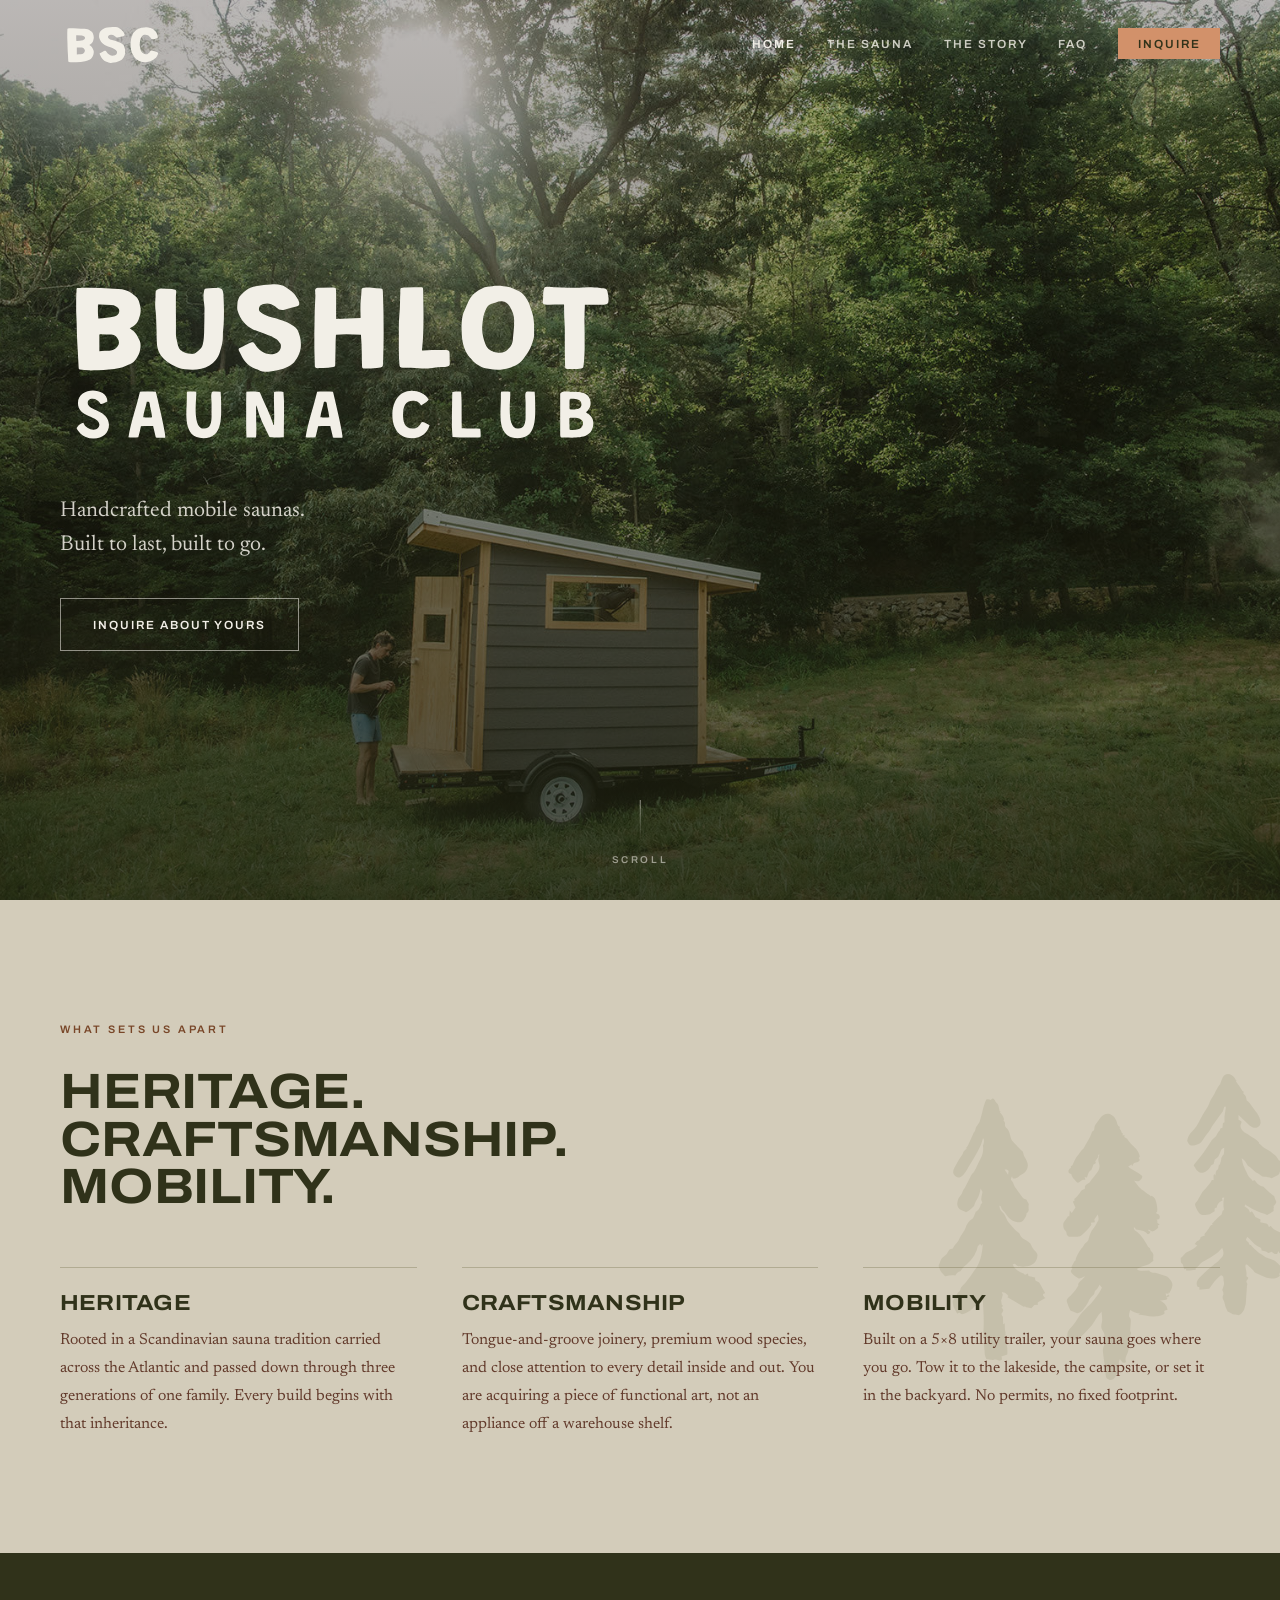
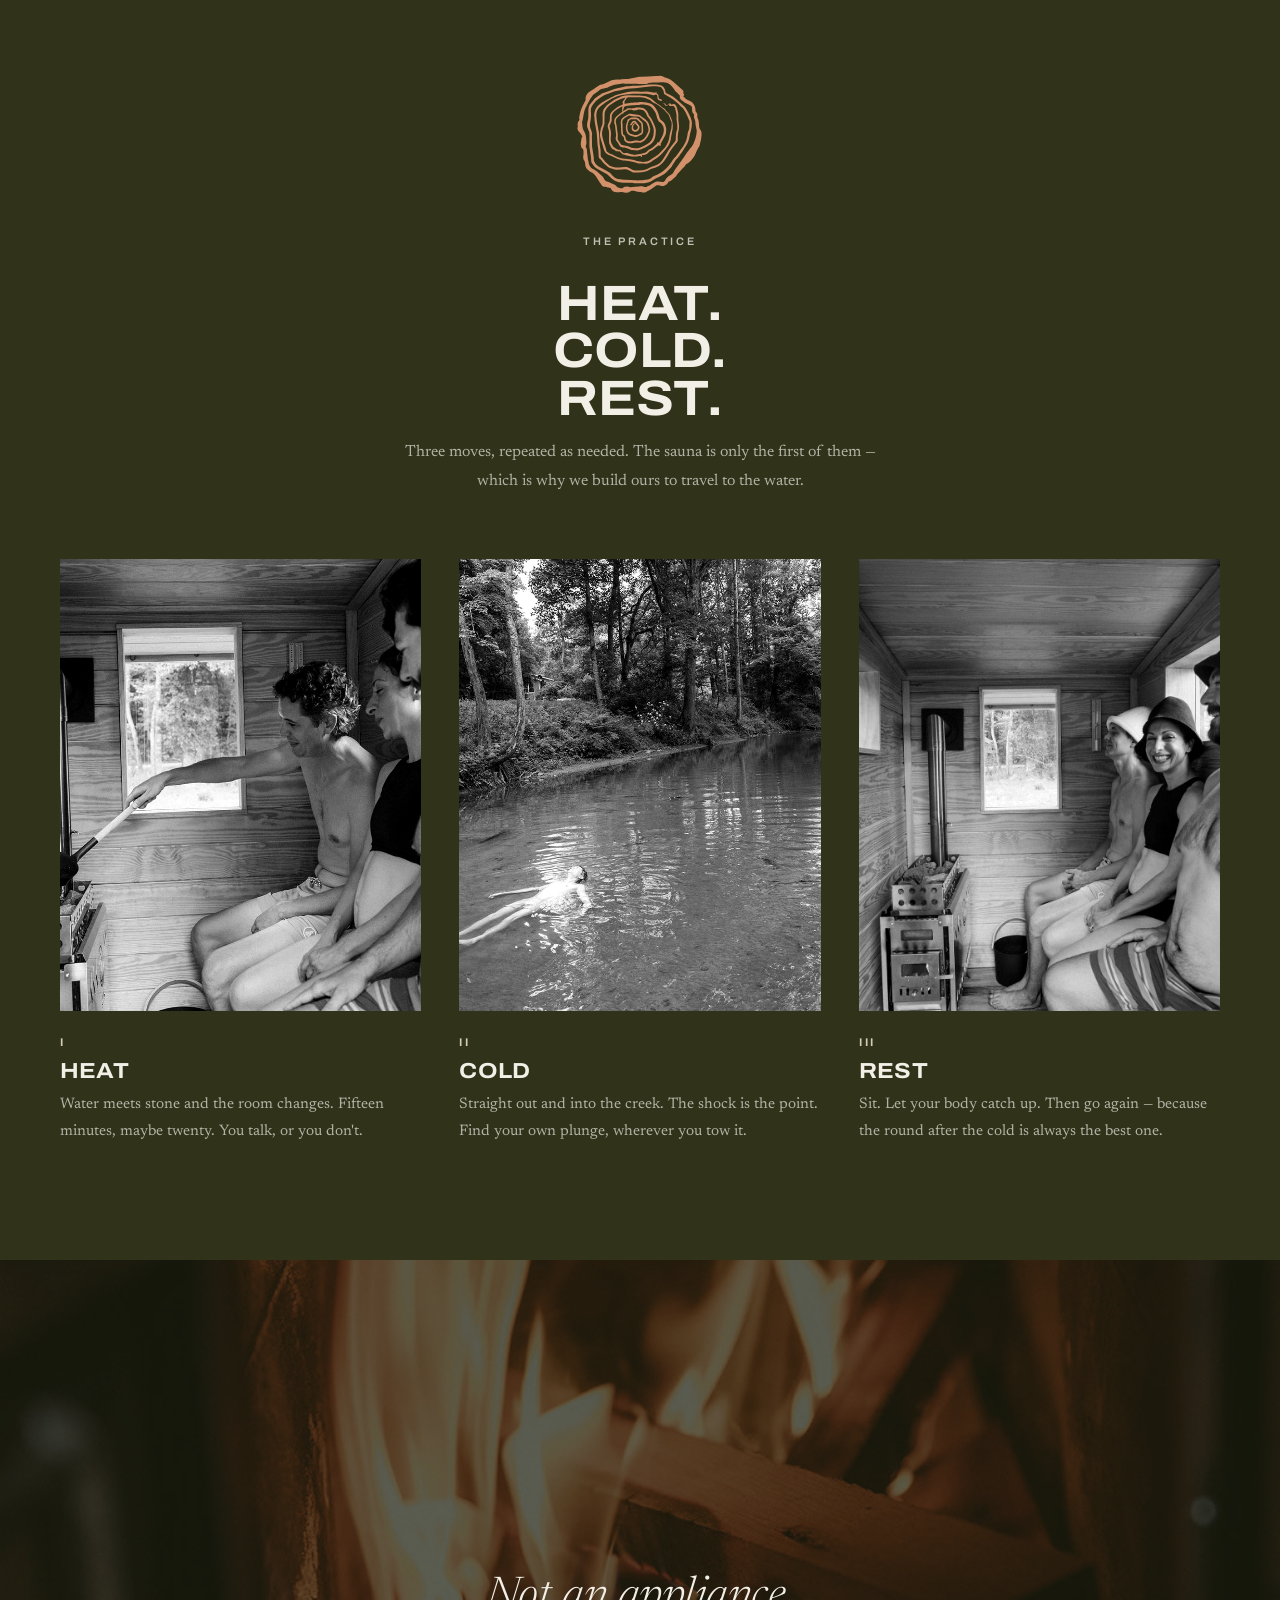
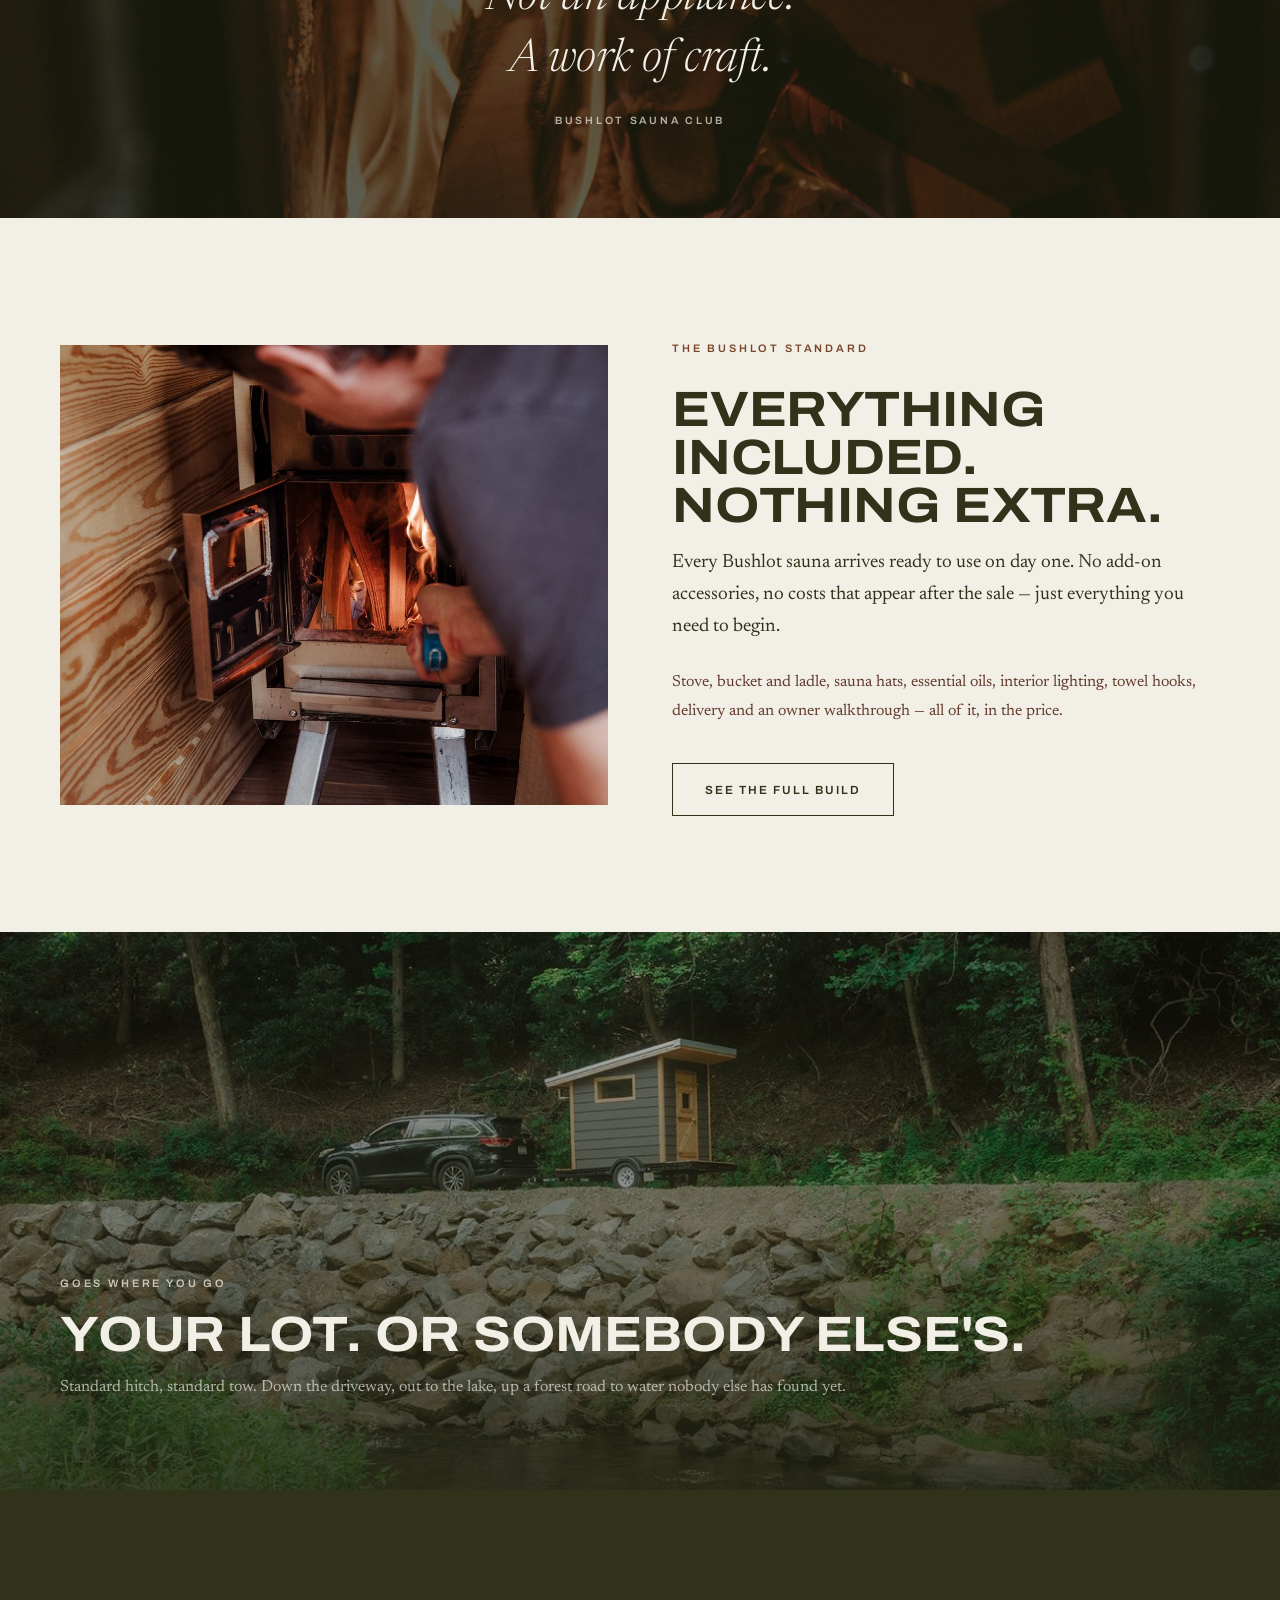
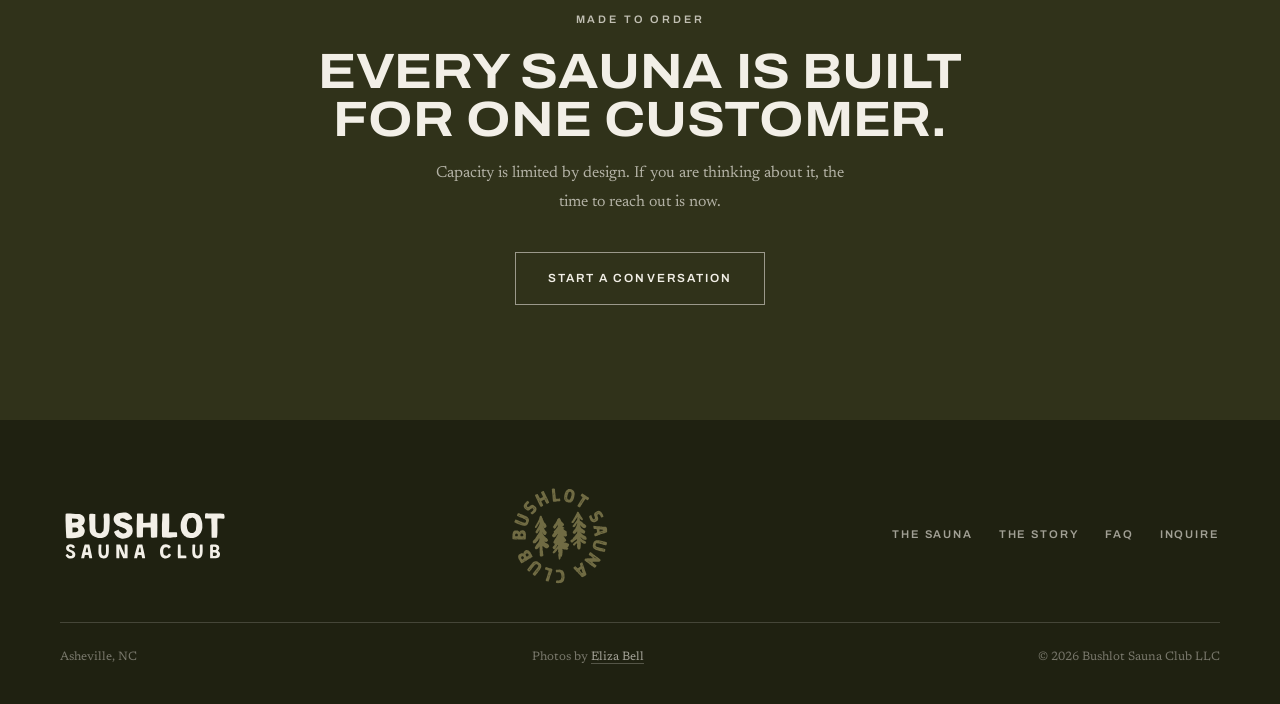
==== commit 0c961104: "Fix mobile photo cropping and footer alignment Mobile band cropping - On a phone the band height is " ====
--- a/index.html
+++ b/index.html
@@ -82,7 +82,7 @@
   <main id="main">
 
     <section class="band band--hero">
-      <img class="band-img" src="img/BSC-63.jpg" alt="A Bushlot mobile sauna standing in a mown clearing at the edge of the woods, late sun breaking through the canopy, the builder at the open door" loading="eager" fetchpriority="high" style="object-position:center 45%" />
+      <img class="band-img" src="img/BSC-63.jpg" alt="A Bushlot mobile sauna standing in a mown clearing at the edge of the woods, late sun breaking through the canopy, the builder at the open door" loading="eager" fetchpriority="high" style="object-position:43% 45%" />
       <div class="band-content">
         <h1 class="hero-wordmark">
           <span class="sr-only">Bushlot Sauna Club</span>
@@ -127,7 +127,7 @@
           <span class="mark mark--rings cycle-rings" aria-hidden="true"></span>
           <span class="label">The practice</span>
           <h2 id="cycle-heading" class="mt-sm">Heat. Cold. Rest.</h2>
-          <p>Three moves, repeated until you lose count. The sauna is only the first of them &mdash; which is why we build ours to travel to the water.</p>
+          <p>Three moves, repeated as needed. The sauna is only the first of them &mdash; which is why we build ours to travel to the water.</p>
         </div>
         <div class="cycle-grid">
           <article class="cycle-step reveal">
@@ -179,14 +179,14 @@
             <h2 id="included-heading" class="mt-sm">Everything included. Nothing extra.</h2>
             <p class="lead">Every Bushlot sauna arrives ready to use on day one. No add-on accessories, no costs that appear after the sale &mdash; just everything you need to begin.</p>
             <p class="mt-md" style="color:var(--ink-soft)">Stove, bucket and ladle, sauna hats, essential oils, interior lighting, towel hooks, delivery and an owner walkthrough &mdash; all of it, in the price.</p>
-            <a href="saunas.html" class="btn btn-outline-dark">See the full build</a>
+            <a href="saunas.html" class="btn btn-outline-dark mt-lg">See the full build</a>
           </div>
         </div>
       </div>
     </section>
 
     <section class="band band--mid">
-      <img class="band-img" src="img/BSC-83.jpg" alt="The Bushlot sauna hitched behind an SUV, parked on a green bank beside a creek deep in the woods" loading="lazy" decoding="async" />
+      <img class="band-img" src="img/BSC-99.jpg" alt="The Bushlot sauna towed behind an SUV along a gravel road above a dry-stacked stone wall and a shallow creek" loading="lazy" decoding="async" style="object-position:41% 48%" />
       <div class="band-content">
         <span class="label">Goes where you go</span>
         <h2 class="mt-sm">Your lot. Or somebody else's.</h2>
@@ -222,8 +222,8 @@
         </nav>
       </div>
       <div class="footer-bottom">
-        <p>Asheville, North Carolina</p>
-        <p>Photography by <a href="https://www.elizabellphotography.com/" target="_blank" rel="noopener noreferrer">Eliza Bell</a></p>
+        <p>Asheville, NC</p>
+        <p>Photos by <a href="https://www.elizabellphotography.com/" target="_blank" rel="noopener noreferrer">Eliza Bell</a></p>
         <p>&copy; 2026 Bushlot Sauna Club LLC</p>
       </div>
     </div>
--- a/css/styles.css
+++ b/css/styles.css
@@ -460,7 +460,9 @@
 }
 .footer-logo { display: block; }
 .footer-logo .mark { width: 168px; color: var(--on-dark); }
-.footer-stamp { width: 84px; color: var(--olive); opacity: 1; justify-self: center; }
+/* Olive on the deep-evergreen footer is only 3.0:1, so the ring lettering
+   has little separation from the ground — size is what keeps it legible. */
+.footer-stamp { width: 132px; color: var(--olive); opacity: 1; justify-self: center; }
 
 .footer-links { display: flex; gap: 1.6rem; align-items: center; flex-wrap: wrap; justify-content: flex-end; }
 .footer-links a {
@@ -472,10 +474,14 @@
 .footer-links a:hover { color: var(--on-dark); }
 
 .footer-bottom {
-  display: flex; justify-content: space-between; gap: 1rem 2rem;
+  display: flex; align-items: baseline;
+  justify-content: space-between; gap: 1rem 2rem;
   flex-wrap: wrap; padding-top: 1.5rem;
   font-size: .76rem; color: rgba(242,239,231,.42);
 }
+/* These are flex items, not a run of prose — the global `p + p` top margin
+   pushes the 2nd and 3rd out of line with the 1st on wrapped rows. */
+.footer-bottom p { margin: 0; }
 .footer-bottom a { color: rgba(242,239,231,.62); border-bottom: 1px solid rgba(242,239,231,.25); }
 .footer-bottom a:hover { color: var(--on-dark); }
 
@@ -679,6 +685,9 @@
 /* 22. RESPONSIVE
    ------------------------------------------------------------- */
 @media (max-width: 960px) {
+  /* Same crop problem as phones, milder — see the note in the 768 block. */
+  .band--tall { min-height: 56vh; }
+  .band--mid  { min-height: 50vh; }
   .grid-2, .story-portrait, .contact-layout { grid-template-columns: 1fr; }
   .grid-3, .cycle-grid { grid-template-columns: 1fr; }
   .cycle-grid { gap: 2.5rem; }
@@ -705,6 +714,19 @@
   .footer-links { justify-content: center; }
   .footer-bottom { justify-content: center; text-align: center; }
   .band--hero { min-height: 92svh; }
+  /*  On a phone the band height IS the crop: `cover` scales a landscape to
+      fill the height, so a tall band shows only a narrow vertical slice.
+      At 78vh a 3:2 photo shows 45% of its width; at 42vh it shows ~85%,
+      which is the difference between a slice and the composition.        */
+  /*  .band--plain marks the purely decorative bands (no copy over them),
+      which is exactly where the tight crop hurt — shrink those hardest.
+      Bands carrying copy keep more height so the text has room and some
+      of the photograph still reads above it.                            */
+  .band--plain.band--tall  { min-height: 42vh; }
+  .band--plain.band--mid   { min-height: 38vh; }
+  .band--tall  { min-height: 56vh; }
+  .band--mid   { min-height: 52vh; }
+  .band--short { min-height: 32vh; }
 }
 
 @media (max-width: 480px) {
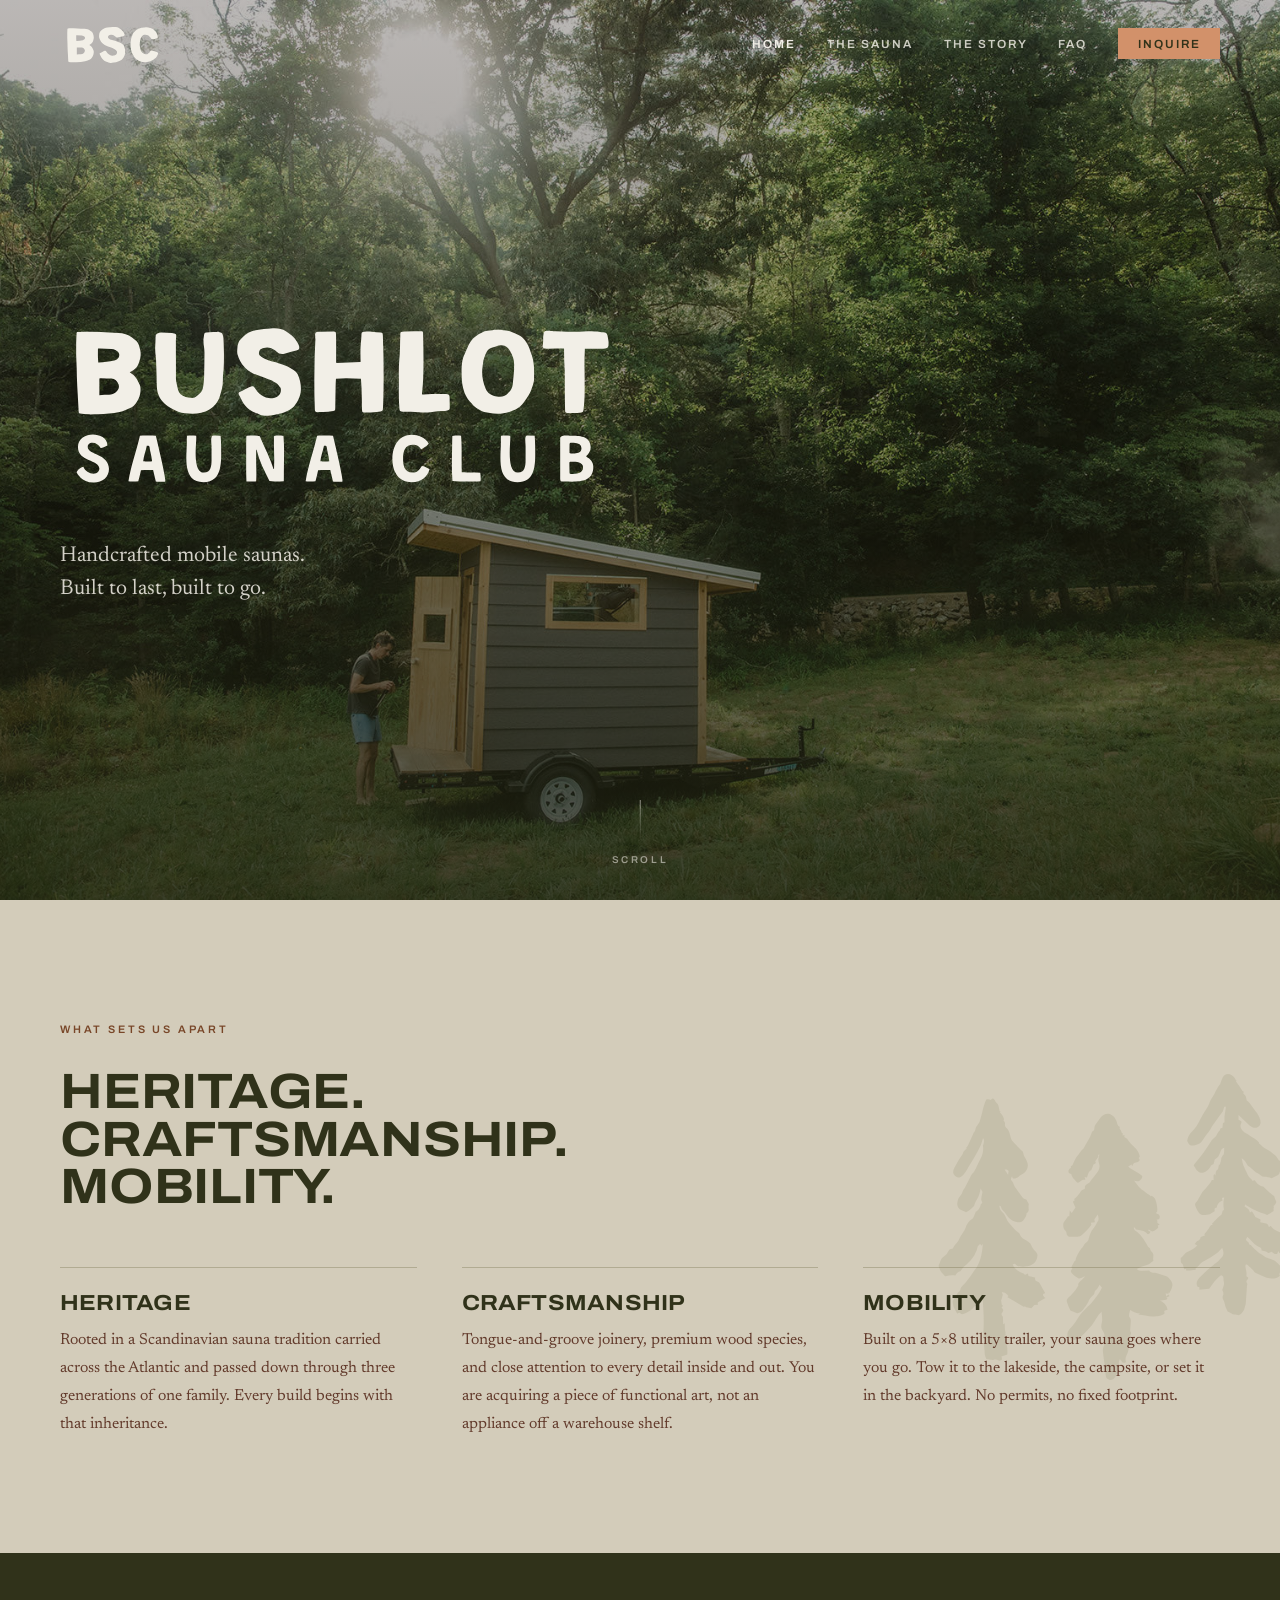
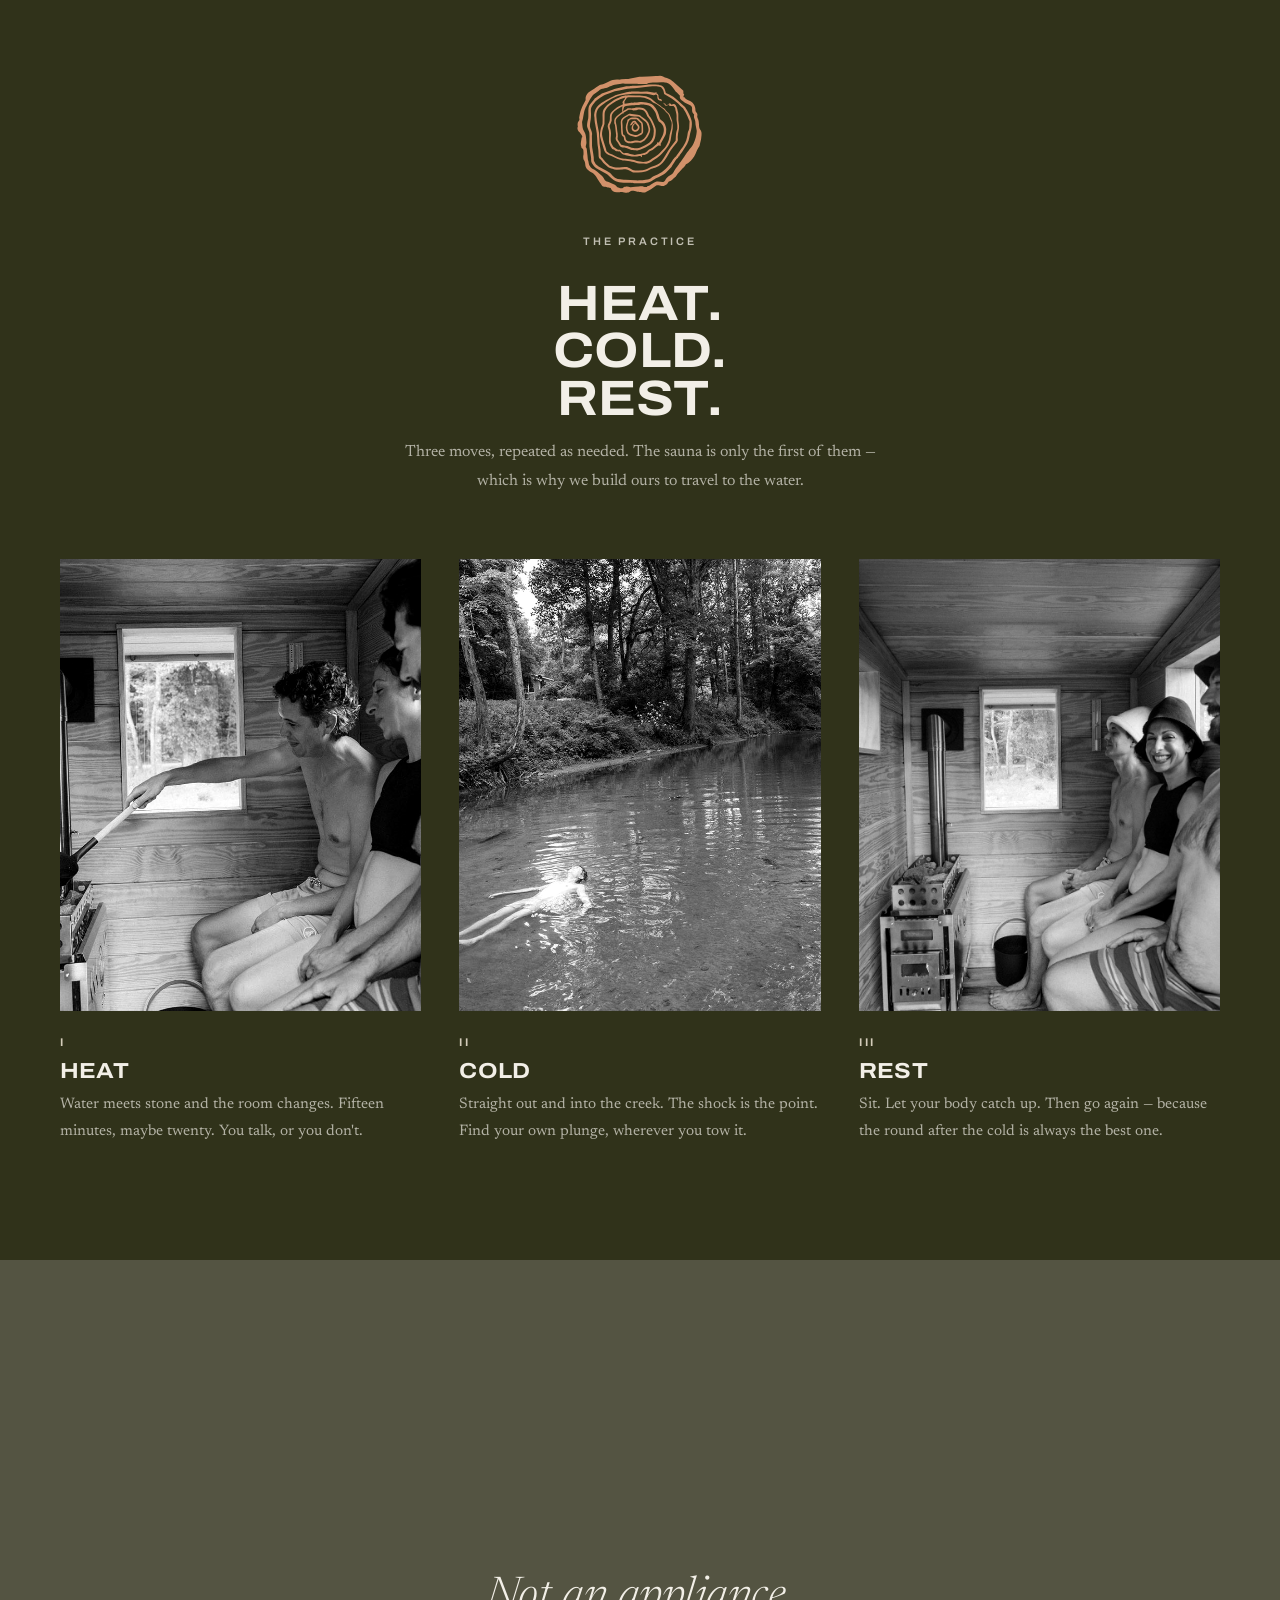
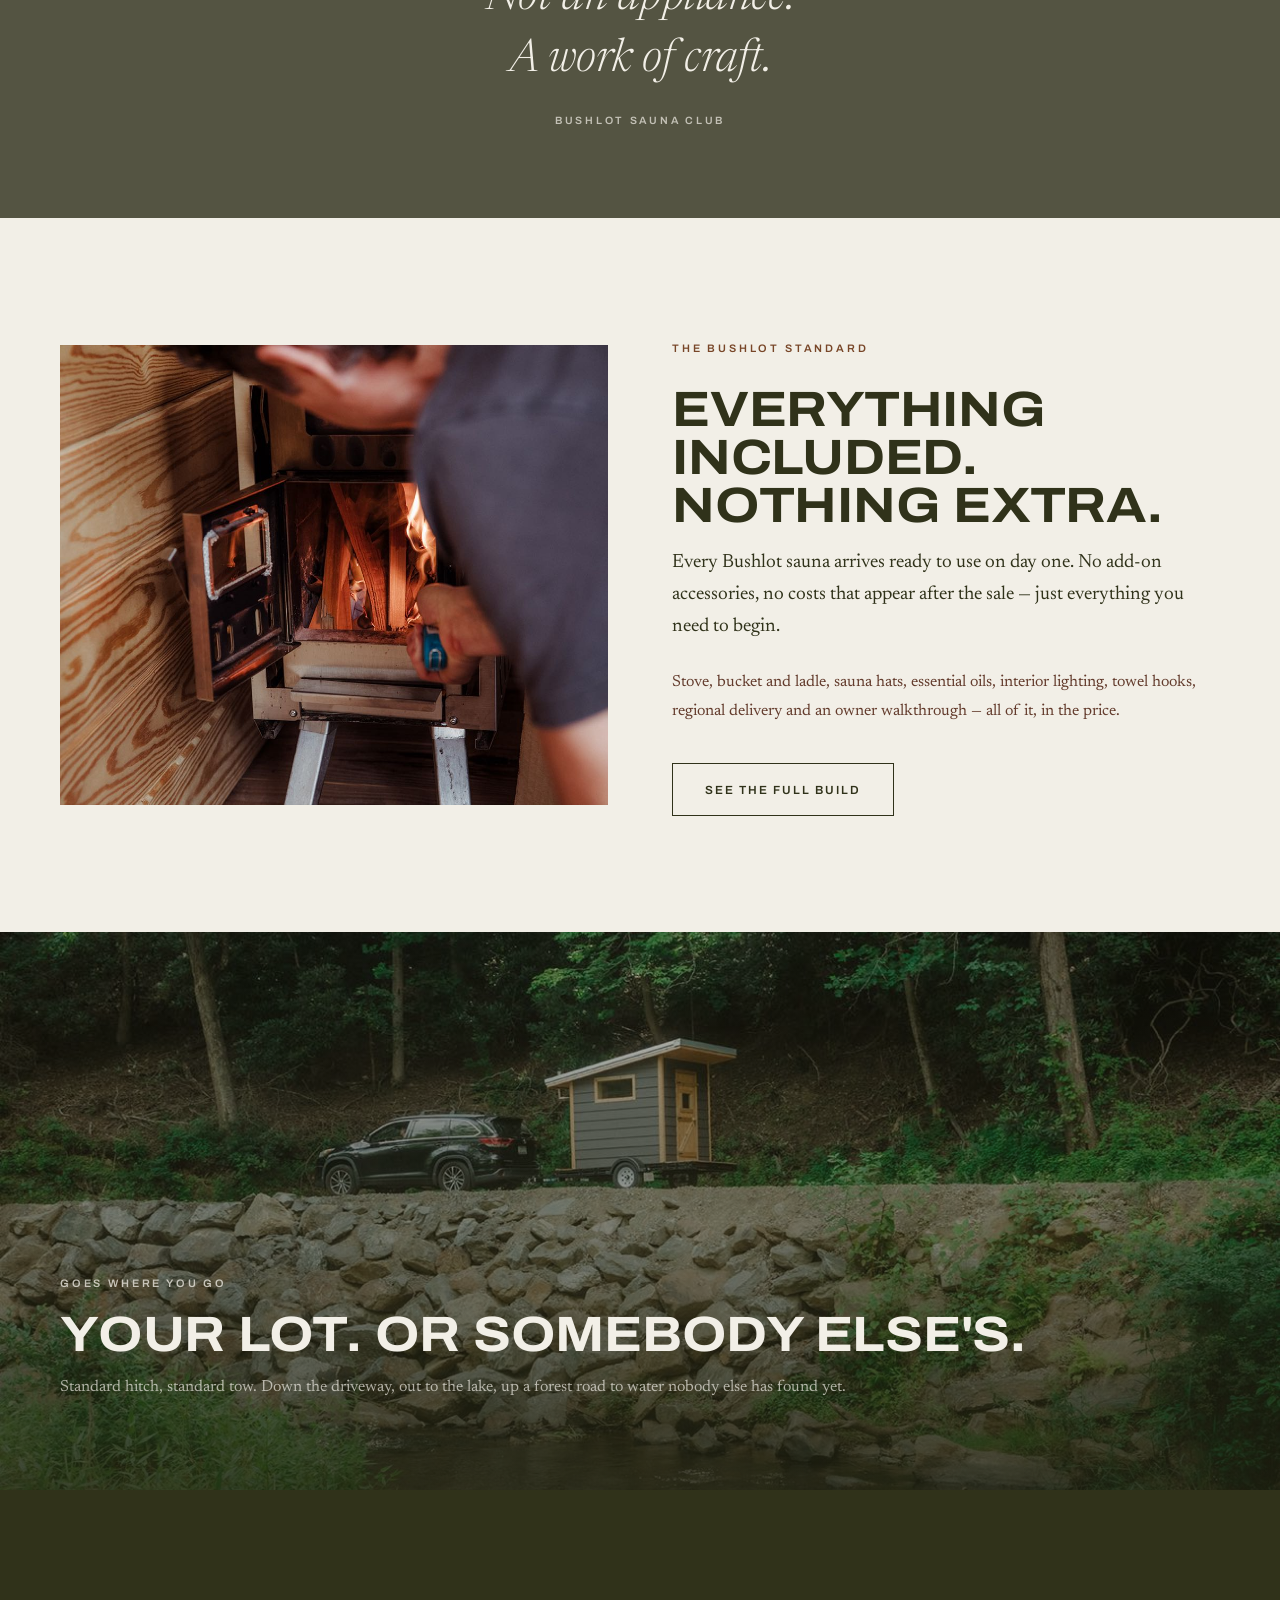
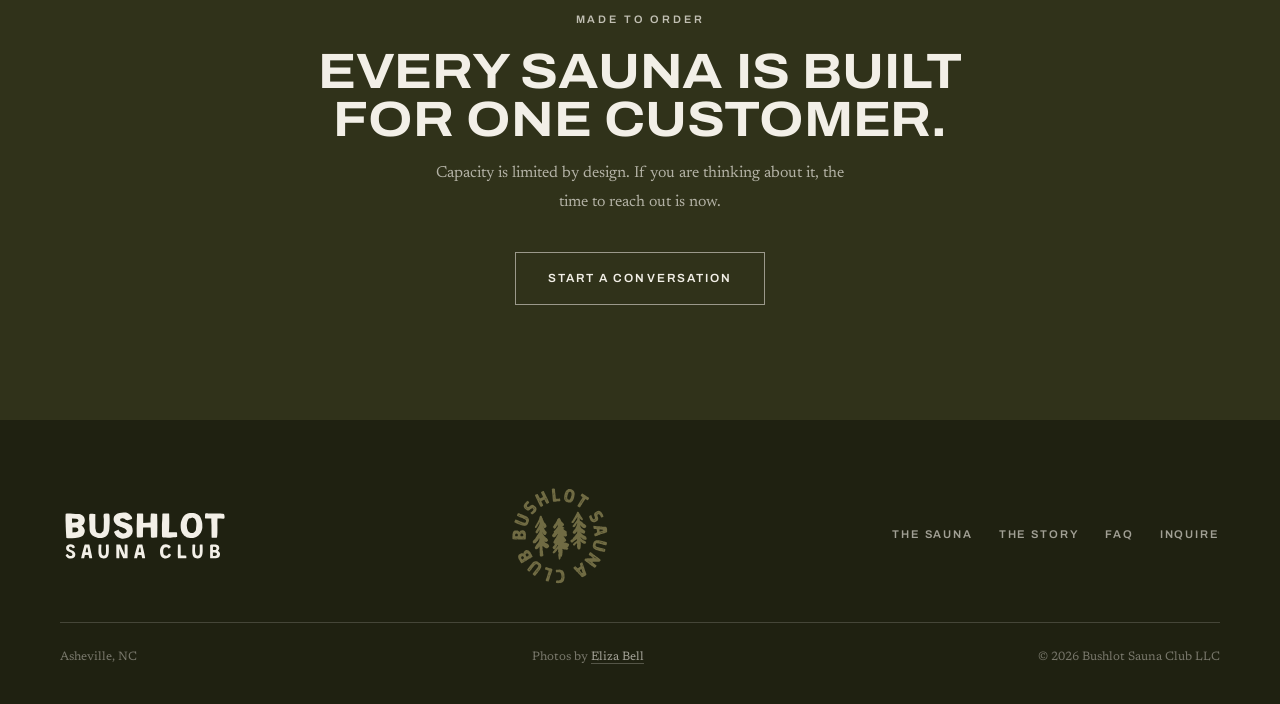
==== commit 89375185: "Publish sauna weight, tighten delivery copy, fix mobile heading clipping Add the sauna's weight wher" ====
--- a/index.html
+++ b/index.html
@@ -22,6 +22,8 @@
   <link href="https://fonts.googleapis.com/css2?family=Archivo:wdth,wght@100..125,400..800&family=Newsreader:ital,opsz,wght@0,6..72,300..600;1,6..72,300..500&display=swap" rel="stylesheet" />
 
   <link rel="icon" type="image/svg+xml" href="img/logo/favicon.svg" />
+  <link rel="icon" type="image/png" sizes="32x32" href="img/logo/favicon-32.png" />
+  <link rel="icon" type="image/png" sizes="16x16" href="img/logo/favicon-16.png" />
   <link rel="apple-touch-icon" href="img/logo/apple-touch-icon.png" />
 
   <link rel="stylesheet" href="css/styles.css" />
@@ -57,7 +59,7 @@
       </a>
       <ul class="nav-links" role="list">
         <li><a href="index.html" aria-current="page">Home</a></li>
-        <li><a href="saunas.html">The Sauna</a></li>
+        <li><a href="sauna.html">The Sauna</a></li>
         <li><a href="story.html">The Story</a></li>
         <li><a href="faq.html">FAQ</a></li>
         <li><a href="contact.html" class="nav-cta">Inquire</a></li>
@@ -71,7 +73,7 @@
     <div class="nav-mobile" id="nav-mobile">
       <ul role="list">
         <li><a href="index.html">Home</a></li>
-        <li><a href="saunas.html">The Sauna</a></li>
+        <li><a href="sauna.html">The Sauna</a></li>
         <li><a href="story.html">The Story</a></li>
         <li><a href="faq.html">FAQ</a></li>
         <li><a href="contact.html">Inquire &rarr;</a></li>
@@ -89,7 +91,6 @@
           <span class="mark mark--wordmark" aria-hidden="true"></span>
         </h1>
         <p class="hero-tagline">Handcrafted mobile saunas.<br />Built to last, built to go.</p>
-        <a href="contact.html" class="btn btn-outline-light">Inquire about yours</a>
       </div>
       <div class="hero-scroll" aria-hidden="true">
         <div class="hero-scroll-line"></div>
@@ -178,8 +179,8 @@
             <span class="label">The Bushlot standard</span>
             <h2 id="included-heading" class="mt-sm">Everything included. Nothing extra.</h2>
             <p class="lead">Every Bushlot sauna arrives ready to use on day one. No add-on accessories, no costs that appear after the sale &mdash; just everything you need to begin.</p>
-            <p class="mt-md" style="color:var(--ink-soft)">Stove, bucket and ladle, sauna hats, essential oils, interior lighting, towel hooks, delivery and an owner walkthrough &mdash; all of it, in the price.</p>
-            <a href="saunas.html" class="btn btn-outline-dark mt-lg">See the full build</a>
+            <p class="mt-md" style="color:var(--ink-soft)">Stove, bucket and ladle, sauna hats, essential oils, interior lighting, towel hooks, regional delivery and an owner walkthrough &mdash; all of it, in the price.</p>
+            <a href="sauna.html" class="btn btn-outline-dark mt-lg">See the full build</a>
           </div>
         </div>
       </div>
@@ -215,7 +216,7 @@
         </a>
         <span class="mark mark--stamp footer-stamp" aria-hidden="true"></span>
         <nav class="footer-links" aria-label="Footer navigation">
-          <a href="saunas.html">The Sauna</a>
+          <a href="sauna.html">The Sauna</a>
           <a href="story.html">The Story</a>
           <a href="faq.html">FAQ</a>
           <a href="contact.html">Inquire</a>
--- a/css/styles.css
+++ b/css/styles.css
@@ -112,7 +112,11 @@
   text-wrap: balance;
 }
 
-h1 { font-size: clamp(2.5rem, 6.4vw, 5rem); }
+/*  The floor here only takes effect below a ~437px viewport, so desktop and
+    tablet are untouched. It has to clear the longest single word in any h1
+    ("CONVERSATION", 12 uppercase chars at 112% stretch); a 2.5rem floor
+    overflowed the container on every iPhone narrower than a Pro Max.        */
+h1 { font-size: clamp(1.75rem, 6.4vw, 5rem); }
 h2 { font-size: clamp(1.85rem, 4vw, 3.1rem); }
 h3 { font-size: clamp(1.1rem, 1.7vw, 1.4rem); letter-spacing: .01em; }
 h4 { font-size: 1.05rem; }
@@ -312,7 +316,10 @@
   line-height: 1.55;
   color: rgba(242, 239, 231, .86) !important;
   max-width: 34ch;
-  margin-bottom: 2.25rem;
+  /*  The tagline is the last thing in the hero now that the CTA is gone, and
+      .band--hero centers its content — so any trailing margin would push the
+      wordmark and tagline visibly above true center.                        */
+  margin-bottom: 0;
 }
 
 .hero-scroll {
